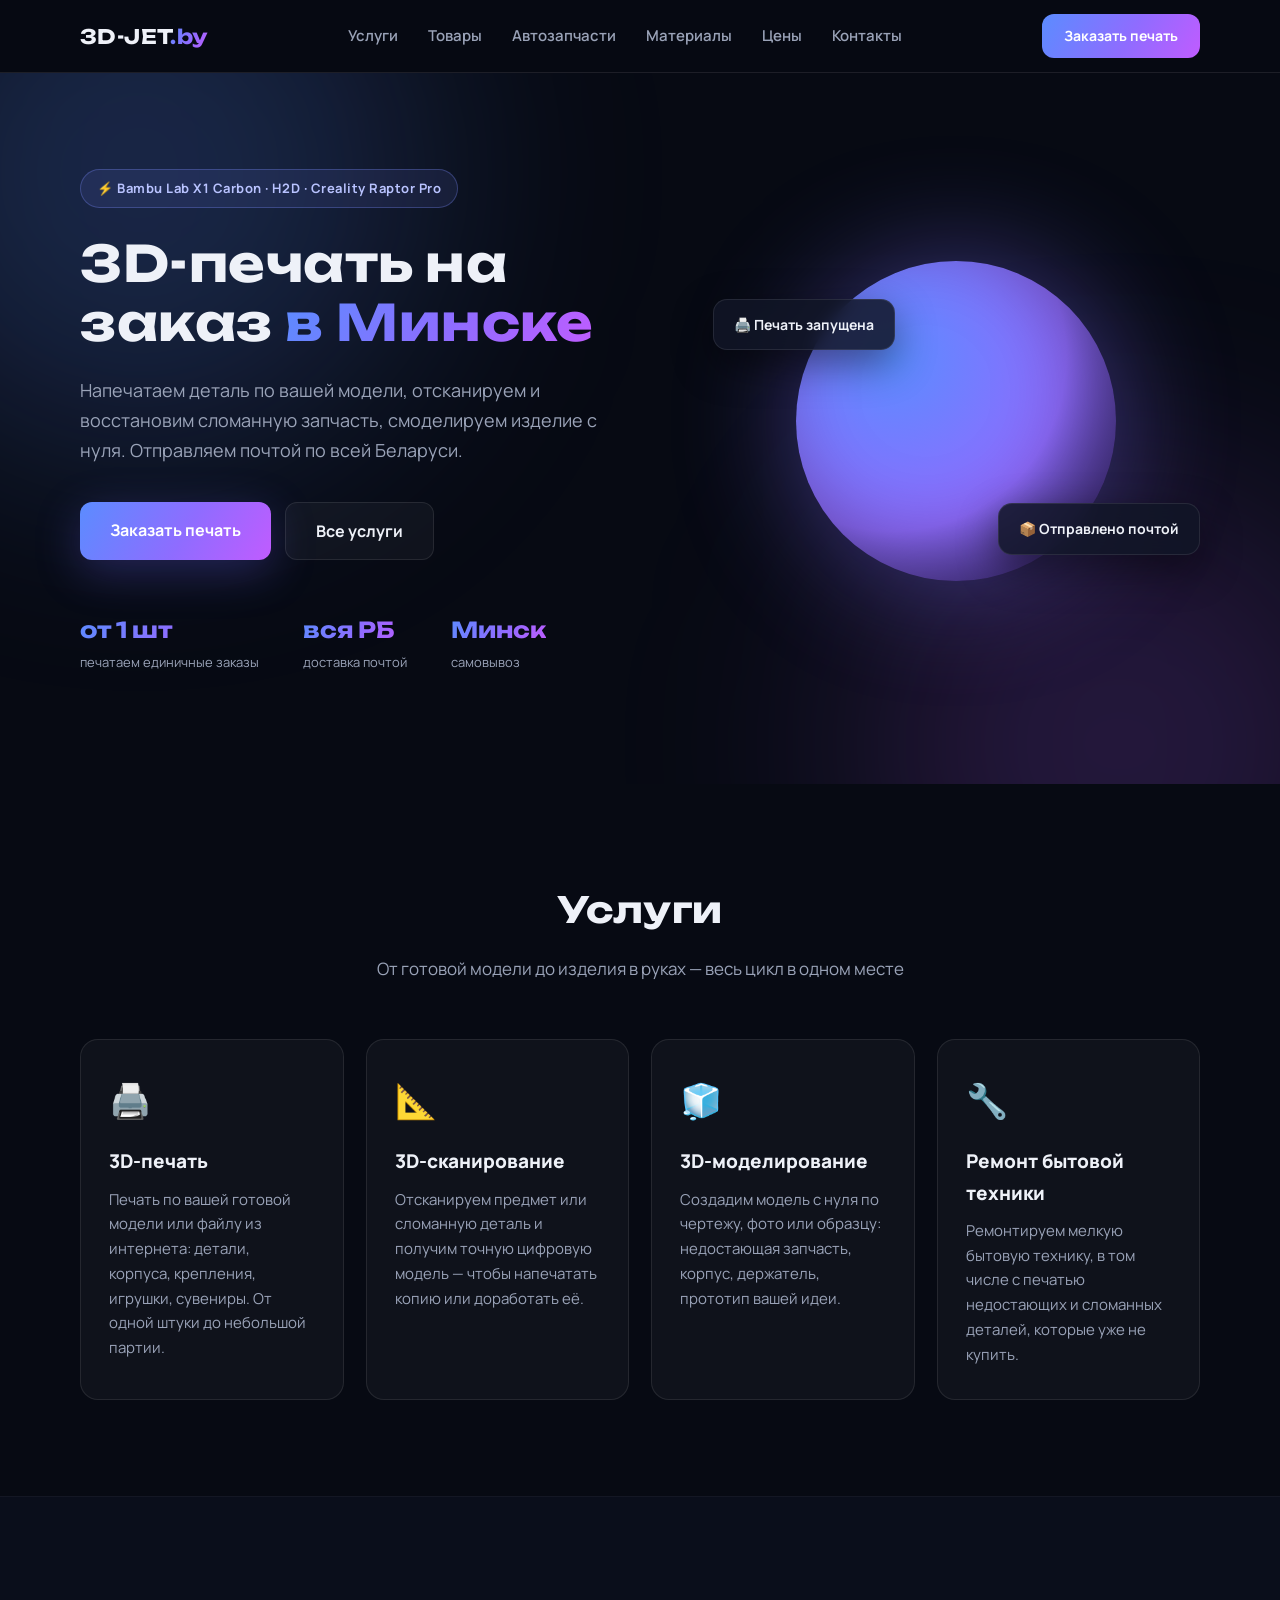
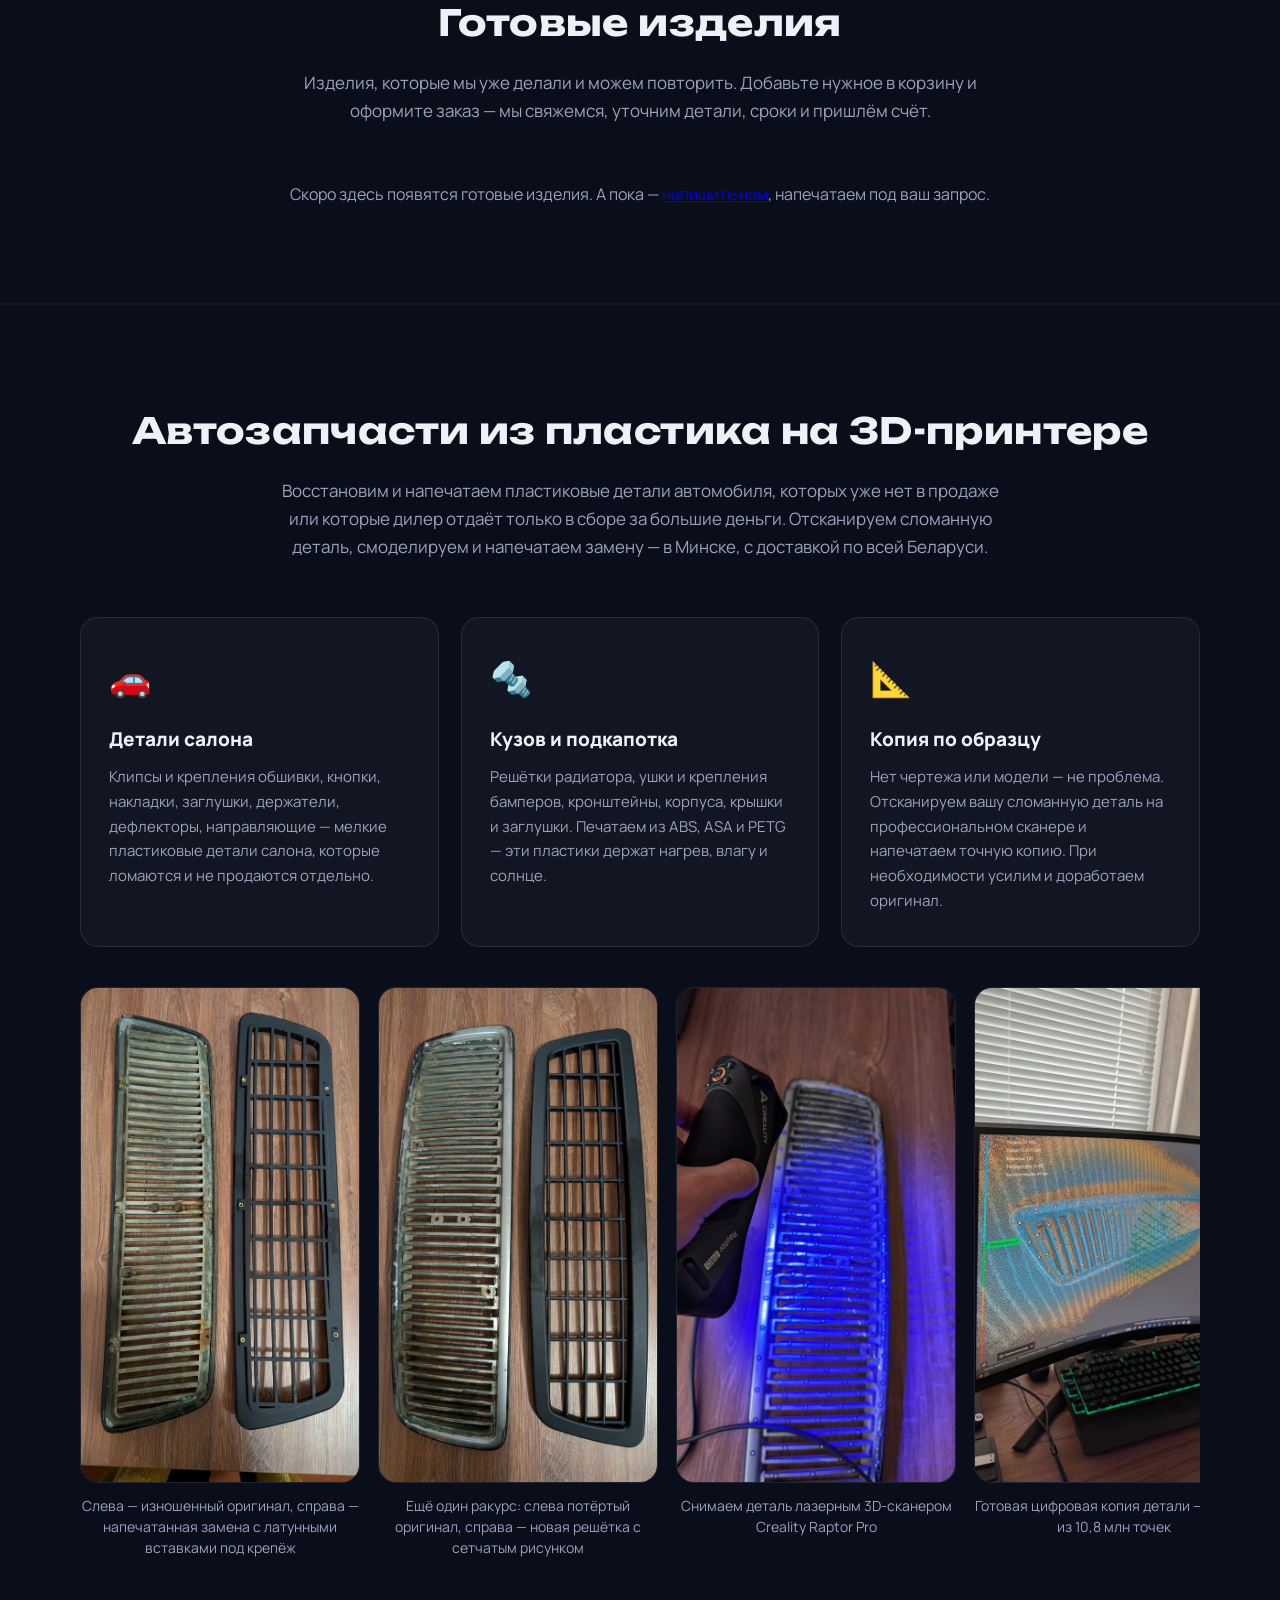
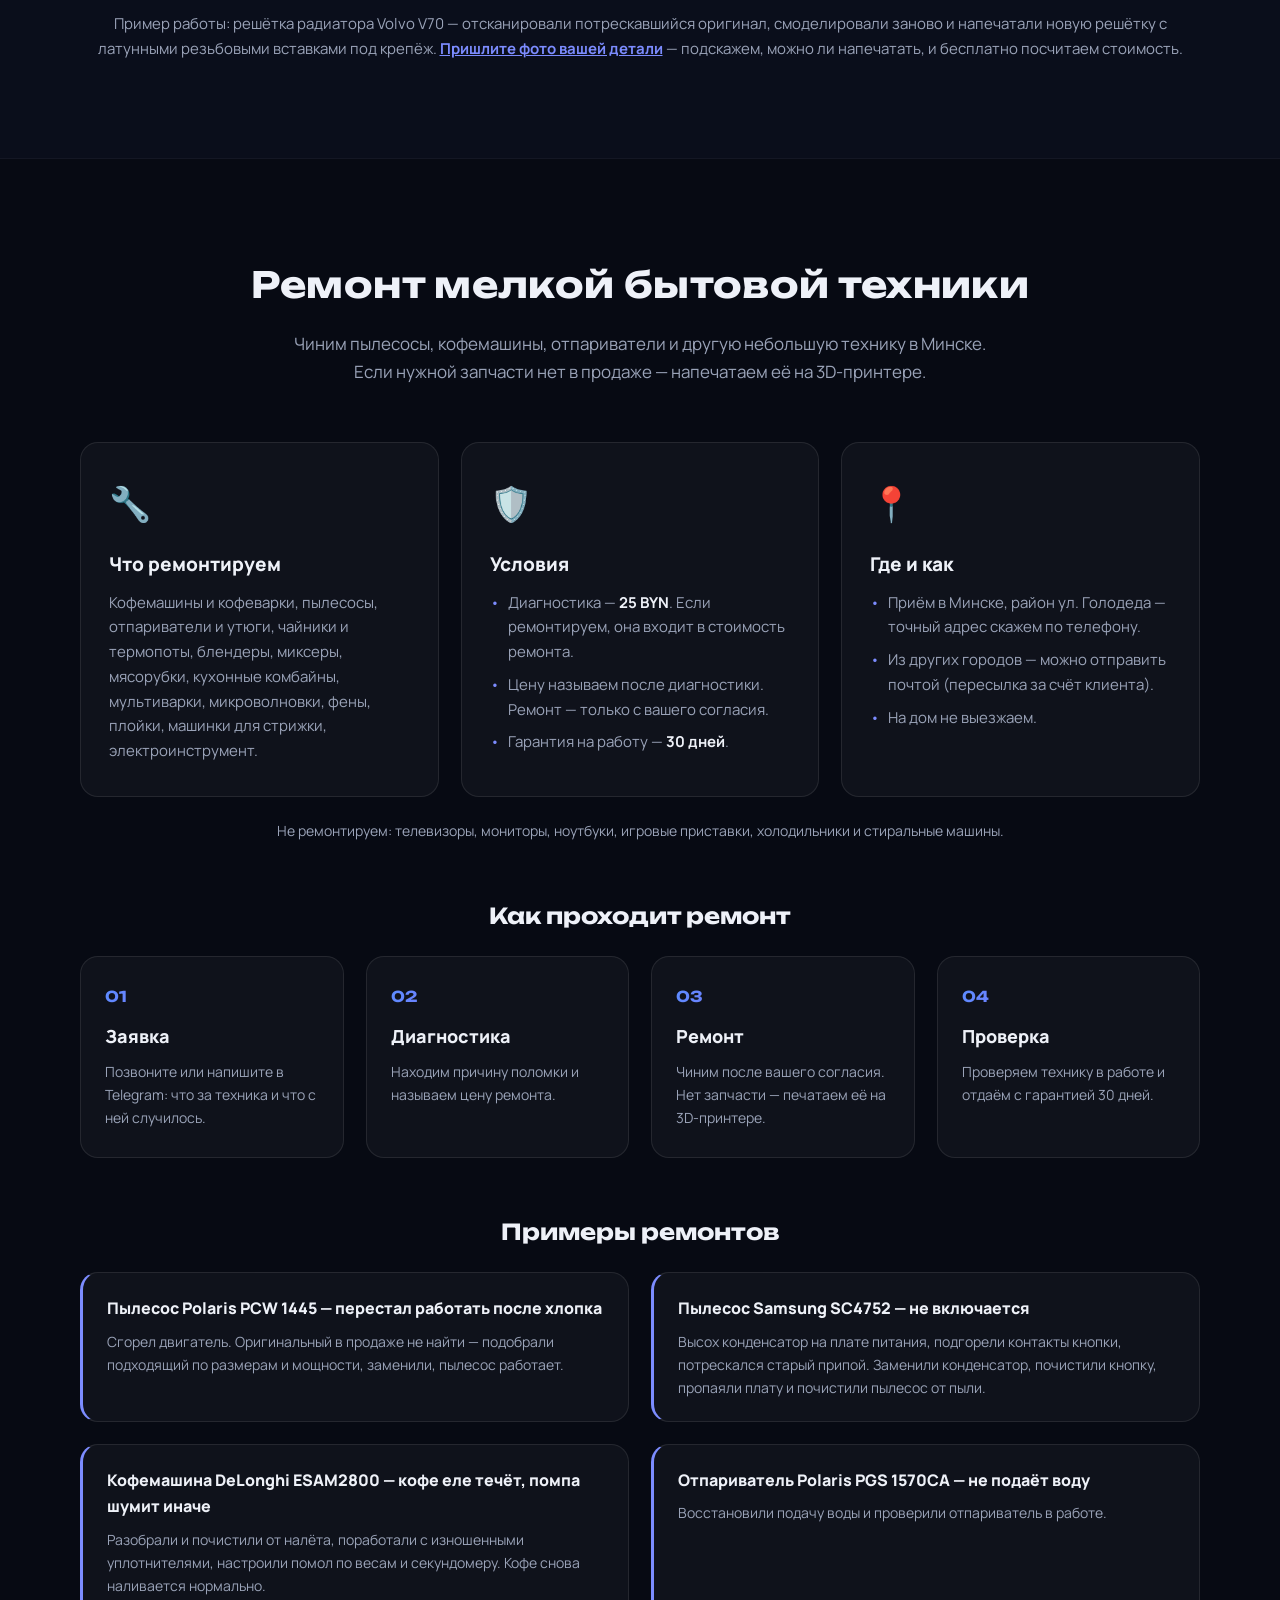
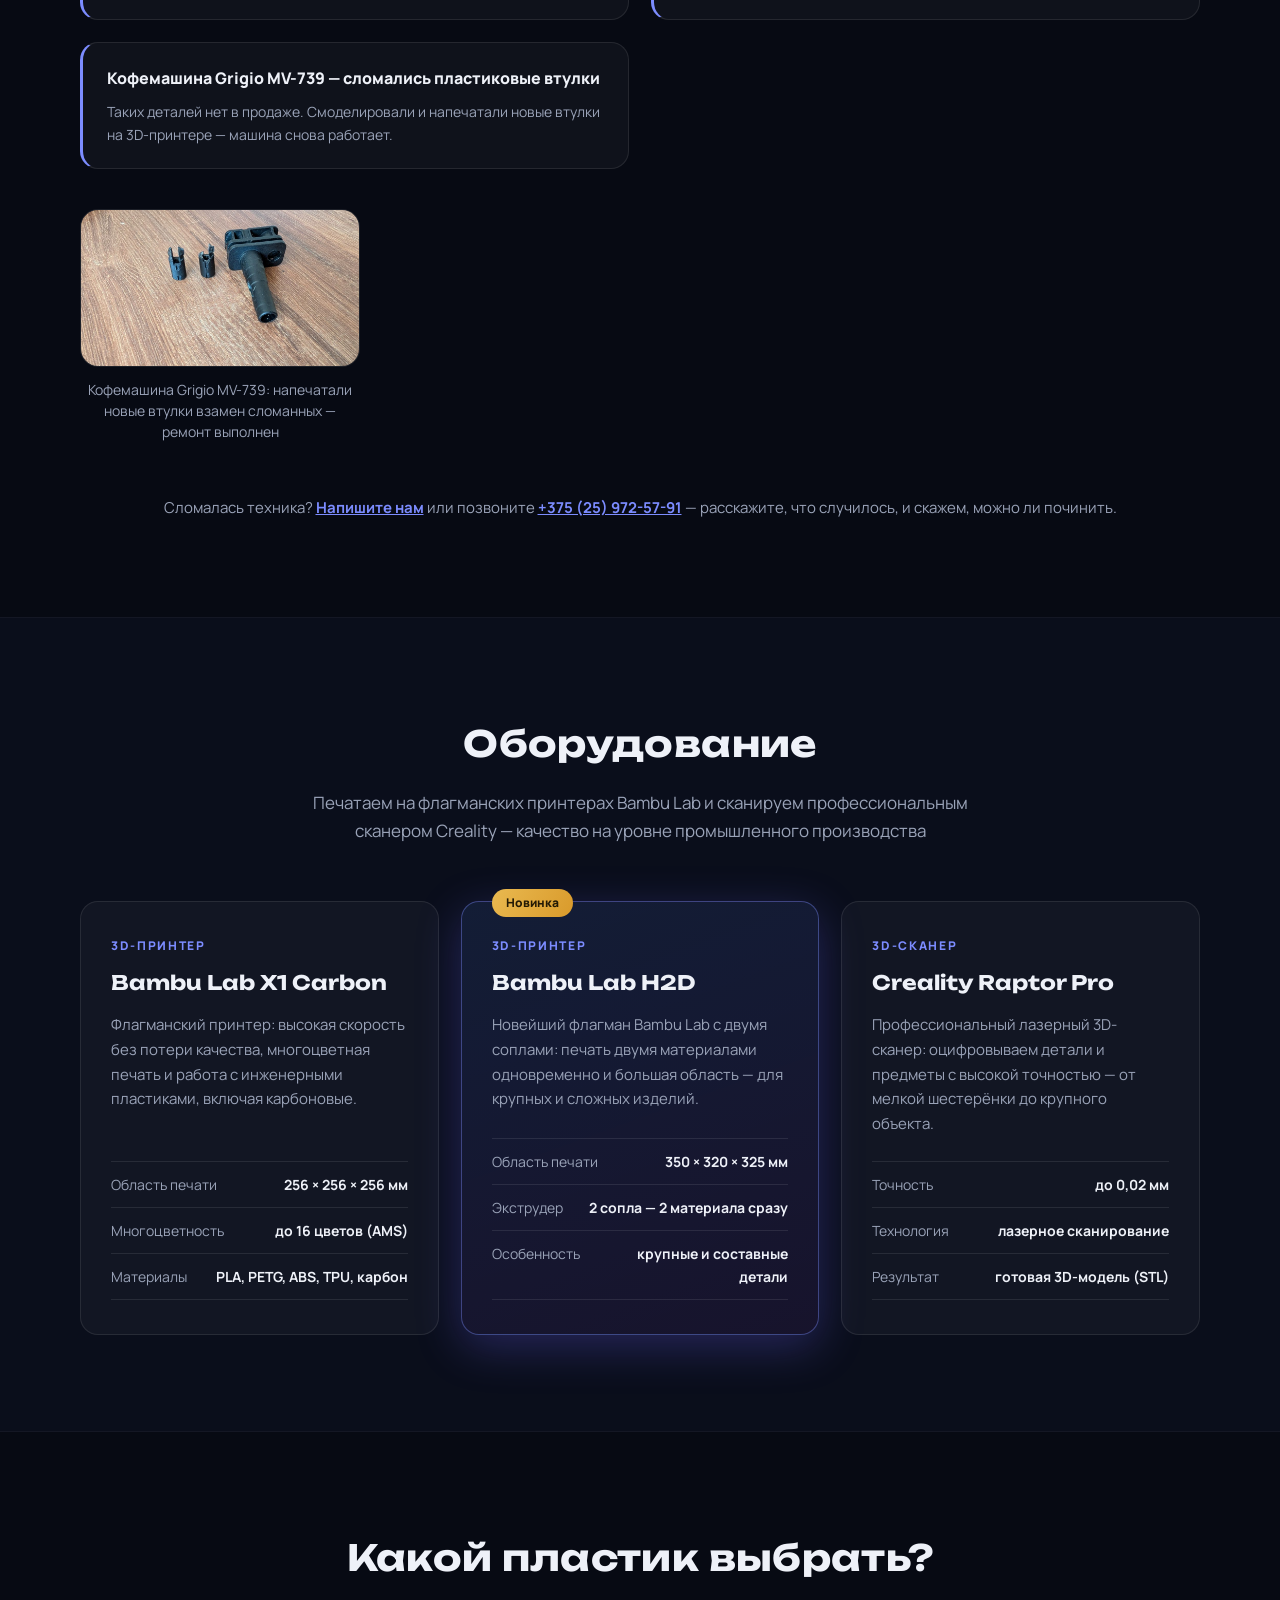
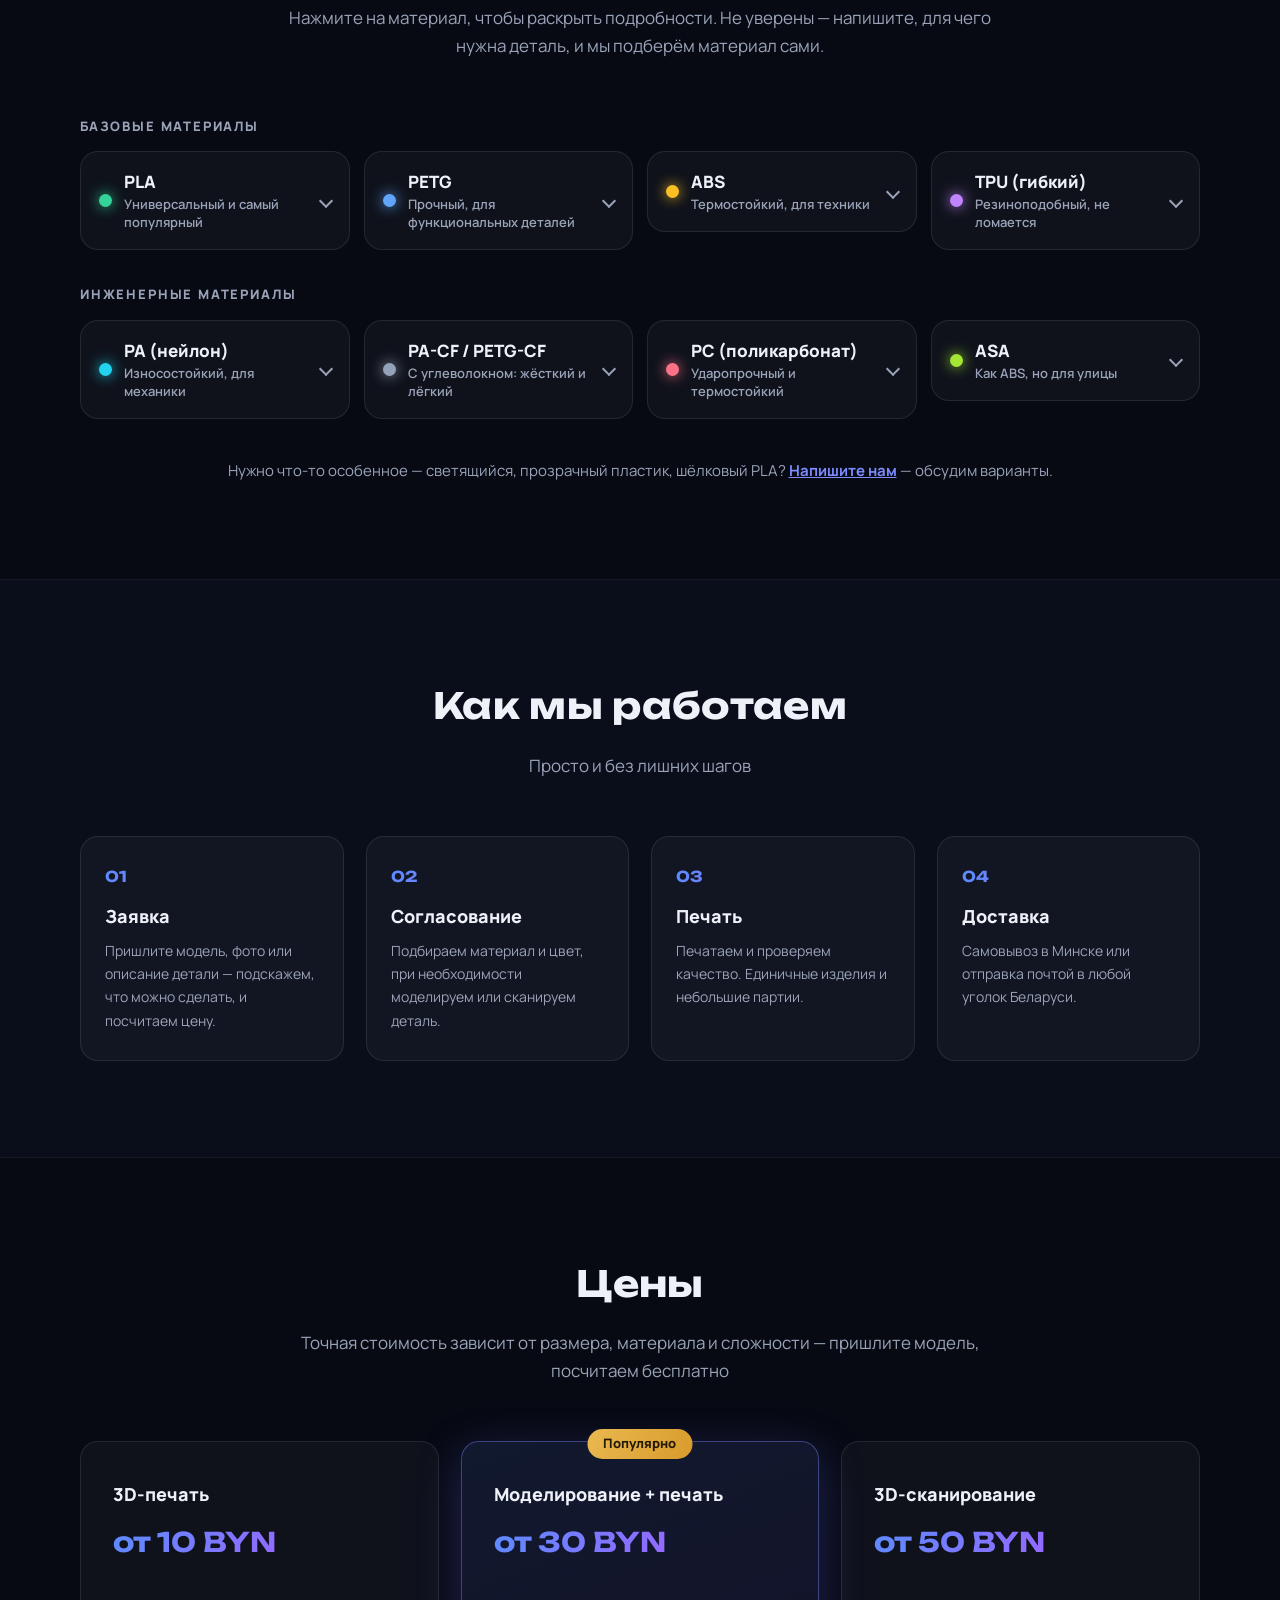
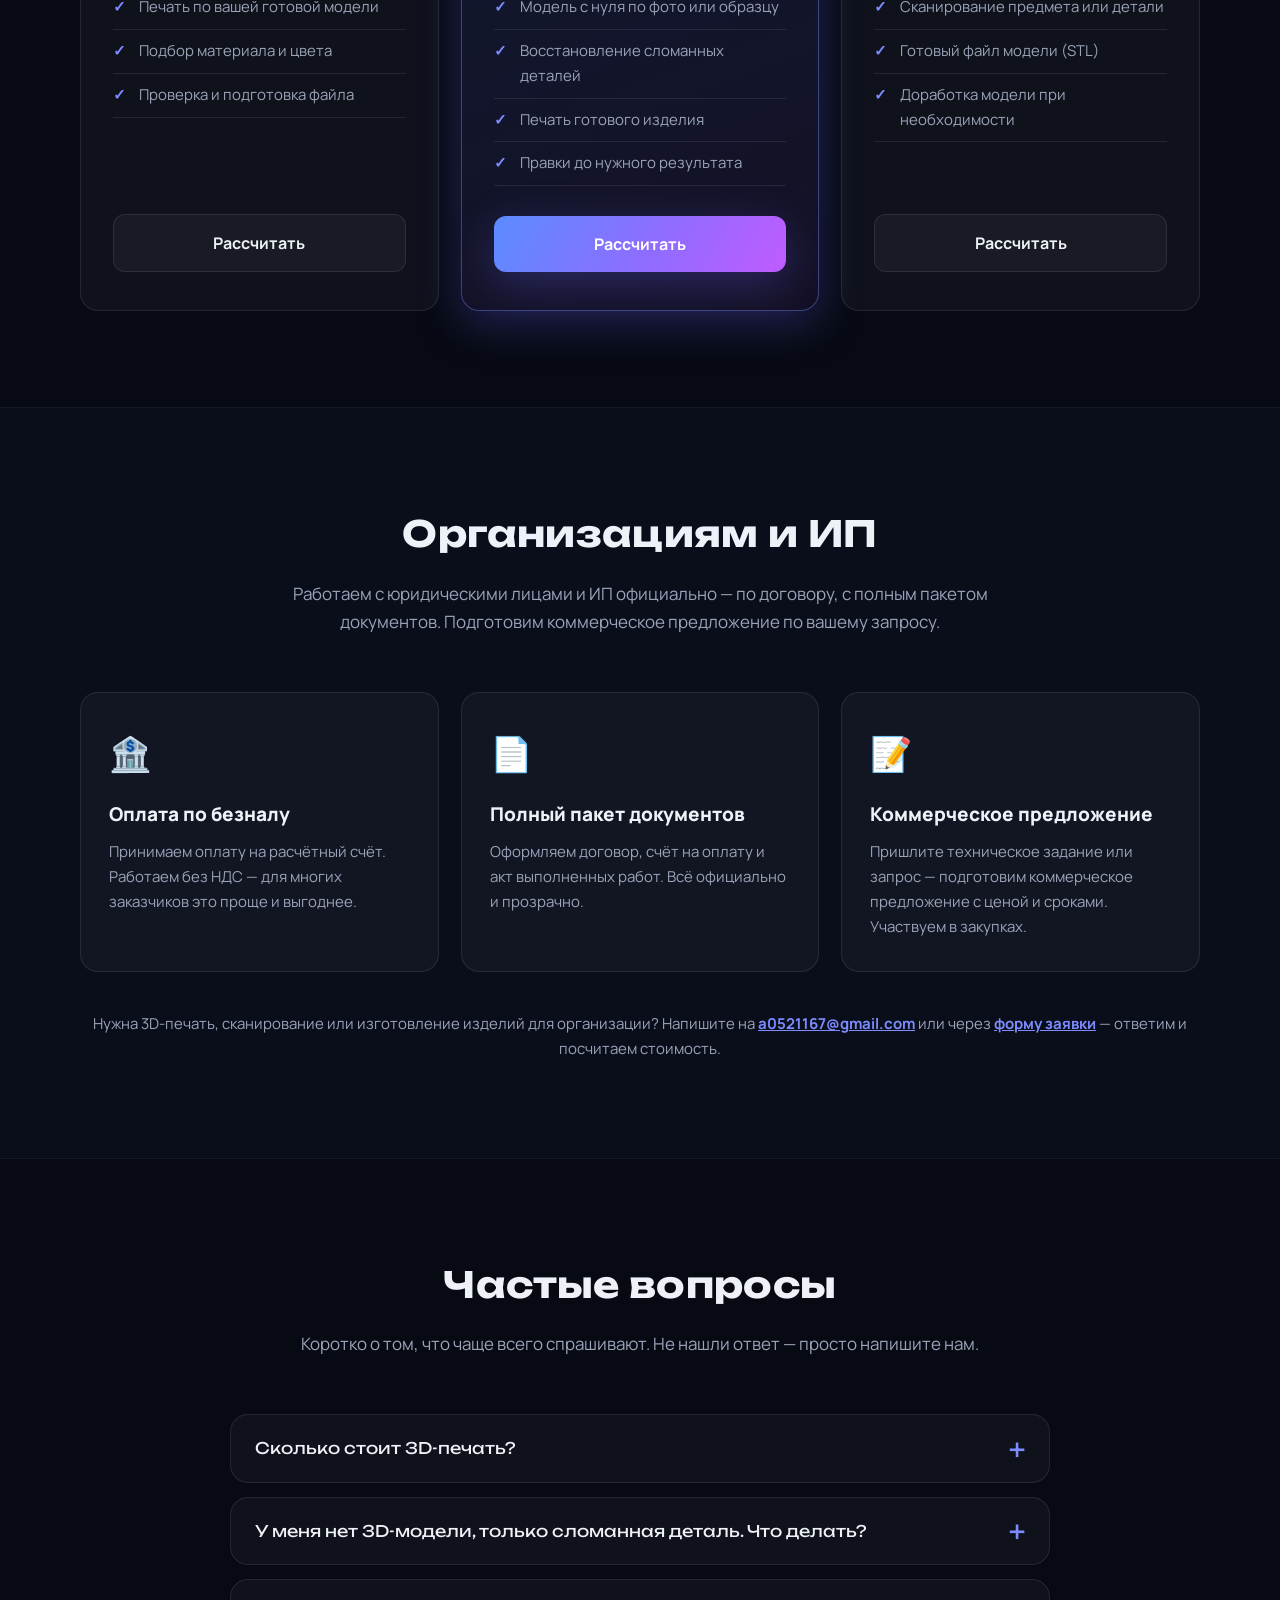
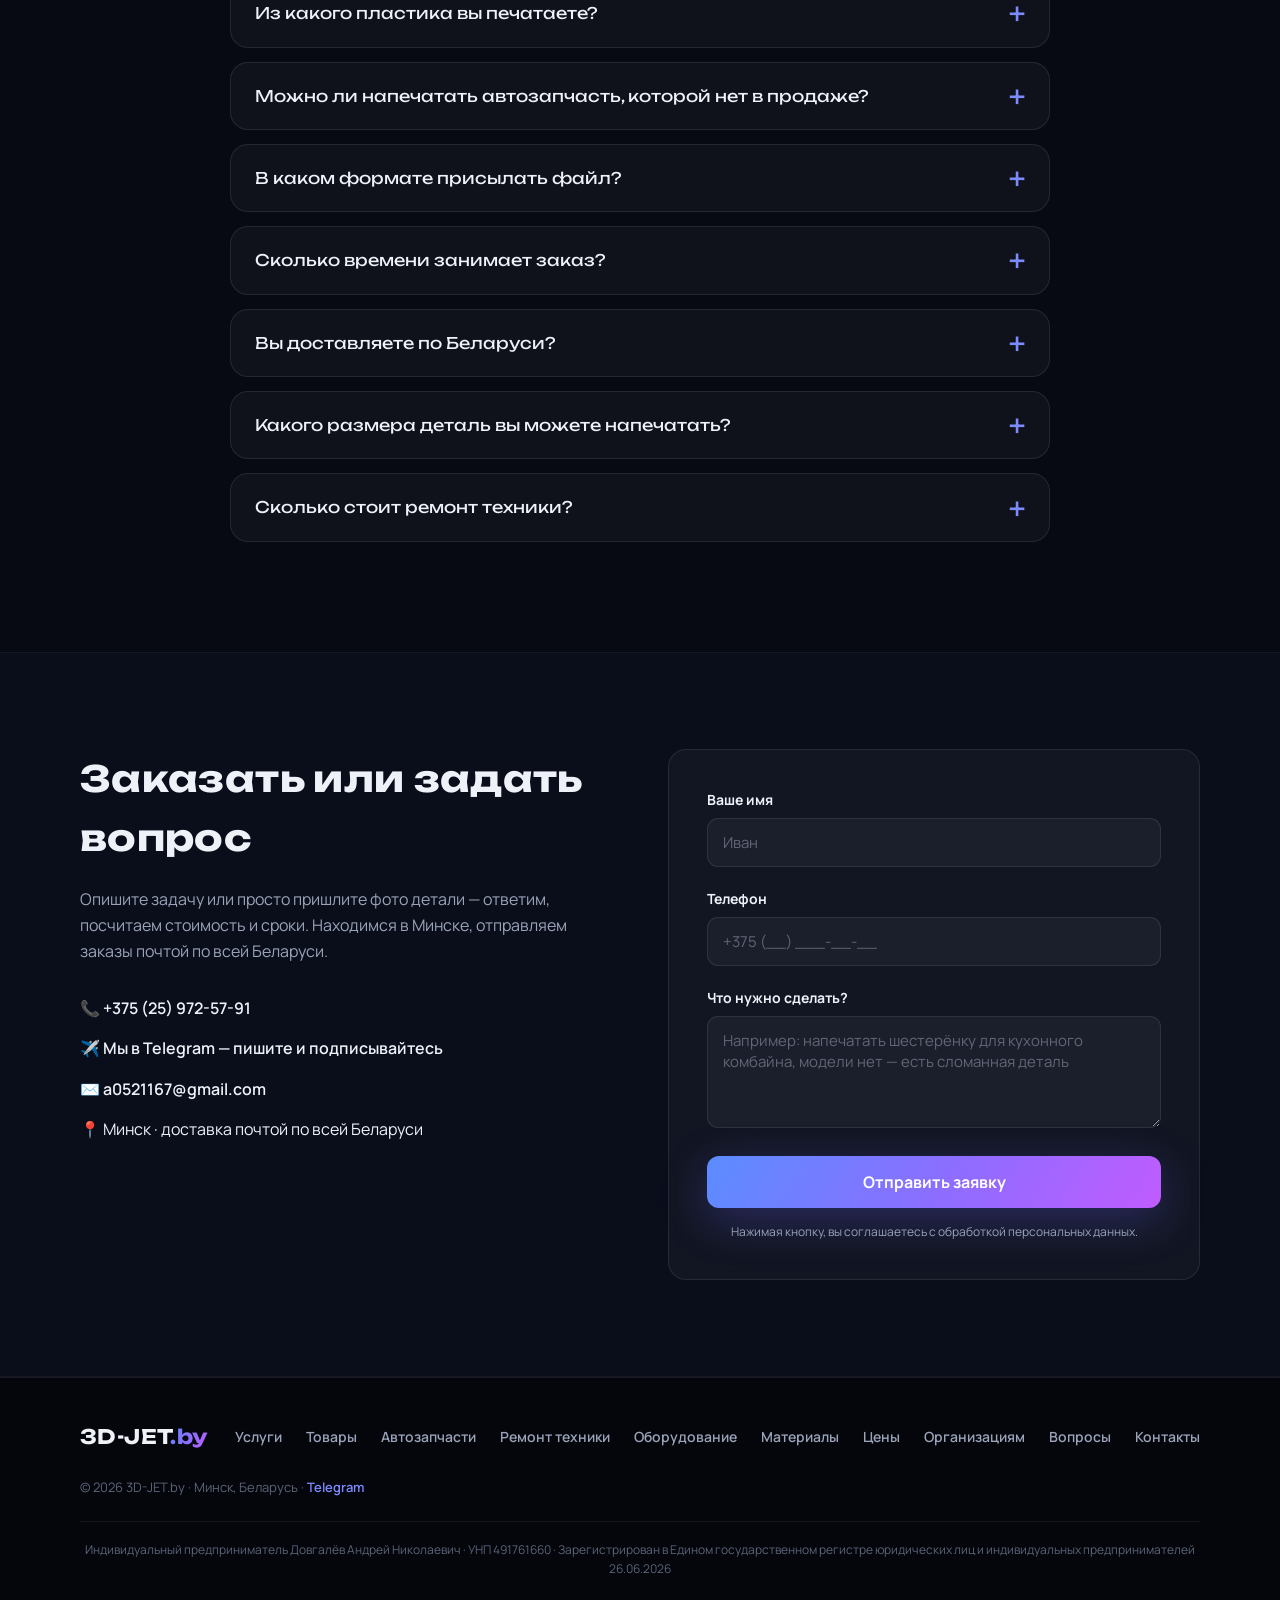
==== index.html @ c010acad "Раздел «Ремонт техники»: условия, этапы, примеры ремонтов без цен, вопрос в FAQ Co-Authored-By: Clau" ====
<!DOCTYPE html>
<html lang="ru">
<head>
  <meta charset="UTF-8">
  <meta name="viewport" content="width=device-width, initial-scale=1.0">
  <title>3D-печать на заказ в Минске — 3D-сканирование и моделирование | 3D-JET.by</title>
  <meta name="description" content="3D-печать на заказ в Минске от 10 BYN: печать по вашей модели, 3D-сканирование, моделирование и печать автозапчастей из пластика — клипсы, крепления, решётки радиатора, детали салона. Доставка почтой по всей Беларуси.">
  <meta name="keywords" content="3D печать Минск, 3D печать на заказ, 3D сканирование Минск, 3D моделирование, печать деталей, напечатать деталь, 3D печать Беларусь, восстановление сломанных деталей, печать запчастей, автозапчасти на 3D-принтере, печать автозапчастей из пластика, детали салона авто, решётка радиатора, восстановление пластика салона, клипсы крепления обшивки, напечатать деталь авто Минск, 3D-печать для организаций, работа с юрлицами, оплата по безналу, коммерческое предложение 3D-печать, 3D-печать по договору, участие в закупках, ремонт мелкой бытовой техники Минск, ремонт пылесоса Минск, ремонт пылесосов Polaris, ремонт пылесоса Samsung, ремонт кофемашины DeLonghi, ремонт отпаривателя, ремонт кофемашины, ремонт кофемашины Grigio, печать деталей для бытовой техники">
  <link rel="canonical" href="https://3d-jet.by/">
  <meta name="robots" content="index, follow">
  <meta name="yandex-verification" content="e38d3d2aae09cd5e" />

  <!-- Open Graph (превью в соцсетях и мессенджерах) -->
  <meta property="og:type" content="website">
  <meta property="og:site_name" content="3D-JET.by">
  <meta property="og:title" content="3D-печать на заказ в Минске — 3D-JET.by">
  <meta property="og:description" content="Напечатаем деталь по вашей модели, отсканируем и восстановим сломанную запчасть, смоделируем изделие с нуля. Доставка почтой по всей Беларуси.">
  <meta property="og:url" content="https://3d-jet.by/">
  <meta property="og:locale" content="ru_RU">

  <!-- Микроразметка для поисковиков -->
  <script type="application/ld+json">
  {
    "@context": "https://schema.org",
    "@type": "LocalBusiness",
    "name": "3D-JET.by",
    "description": "3D-печать на заказ, 3D-сканирование и 3D-моделирование в Минске. Доставка почтой по всей Беларуси.",
    "url": "https://3d-jet.by/",
    "telephone": "+375259725791",
    "email": "a0521167@gmail.com",
    "priceRange": "от 10 BYN",
    "address": {
      "@type": "PostalAddress",
      "addressLocality": "Минск",
      "addressCountry": "BY"
    },
    "areaServed": "Беларусь",
    "sameAs": ["https://t.me/djetby"]
  }
  </script>

  <!-- Микроразметка вопросов и ответов -->
  <script type="application/ld+json">
  {
    "@context": "https://schema.org",
    "@type": "FAQPage",
    "mainEntity": [
      {
        "@type": "Question",
        "name": "Сколько стоит 3D-печать?",
        "acceptedAnswer": {
          "@type": "Answer",
          "text": "Цена зависит от размера детали, материала и сложности. Ориентиры: печать по вашей модели — от 10 BYN, моделирование с печатью — от 30 BYN, 3D-сканирование — от 50 BYN. Точную стоимость считаем бесплатно — пришлите модель или фото детали."
        }
      },
      {
        "@type": "Question",
        "name": "У меня нет 3D-модели, только сломанная деталь. Что делать?",
        "acceptedAnswer": {
          "@type": "Answer",
          "text": "Мы отсканируем деталь или смоделируем её заново по образцу, фото или чертежу, а затем напечатаем. Готовая модель для заказа не обязательна."
        }
      },
      {
        "@type": "Question",
        "name": "Из какого пластика вы печатаете?",
        "acceptedAnswer": {
          "@type": "Answer",
          "text": "PLA, PETG, ABS, ASA, гибкий TPU, нейлон и пластики с углеволокном. Для деталей авто и улицы используем ABS, ASA и PETG — они держат нагрев, влагу и солнце. Не знаете, что выбрать — подберём материал под вашу задачу."
        }
      },
      {
        "@type": "Question",
        "name": "Можно ли напечатать автозапчасть, которой нет в продаже?",
        "acceptedAnswer": {
          "@type": "Answer",
          "text": "Да. Печатаем и восстанавливаем пластиковые детали салона и кузова: клипсы, крепления, накладки, решётки радиатора, кнопки, корпуса. Если деталь сломана — отсканируем и повторим, при необходимости усилим."
        }
      },
      {
        "@type": "Question",
        "name": "В каком формате присылать файл?",
        "acceptedAnswer": {
          "@type": "Answer",
          "text": "Подойдут STL, 3MF или STEP. Если файла нет — пришлите фото детали с линейкой или размерами, мы поможем подготовить модель."
        }
      },
      {
        "@type": "Question",
        "name": "Сколько времени занимает заказ?",
        "acceptedAnswer": {
          "@type": "Answer",
          "text": "Зависит от сложности и загрузки. Небольшие детали обычно готовим быстро, объёмные или требующие моделирования — дольше. Точный срок всегда называем при расчёте, до начала работы."
        }
      },
      {
        "@type": "Question",
        "name": "Вы доставляете по Беларуси?",
        "acceptedAnswer": {
          "@type": "Answer",
          "text": "Да, отправляем заказы почтой по всей Беларуси. В Минске возможен самовывоз."
        }
      },
      {
        "@type": "Question",
        "name": "Какого размера деталь вы можете напечатать?",
        "acceptedAnswer": {
          "@type": "Answer",
          "text": "За один раз — примерно до 350×320×325 мм на принтере Bambu Lab H2D. Более крупные изделия печатаем составными частями и соединяем."
        }
      },
      {
        "@type": "Question",
        "name": "Сколько стоит ремонт техники?",
        "acceptedAnswer": {
          "@type": "Answer",
          "text": "Диагностика — 25 BYN, и если ремонтируем, она входит в стоимость ремонта. Цену ремонта называем после диагностики и чиним только с вашего согласия. Гарантия на работу 30 дней."
        }
      }
    ]
  }
  </script>

  <link rel="stylesheet" href="css/style.css">
</head>
<body>

  <!-- Шапка -->
  <header class="header" id="header">
    <div class="container header__inner">
      <a href="#" class="logo">3D-JET<span>.by</span></a>
      <nav class="nav" id="nav">
        <a href="#services" class="nav__link">Услуги</a>
        <a href="#shop" class="nav__link">Товары</a>
        <a href="#auto" class="nav__link">Автозапчасти</a>
        <a href="#materials" class="nav__link">Материалы</a>
        <a href="#pricing" class="nav__link">Цены</a>
        <a href="#contact" class="nav__link">Контакты</a>
      </nav>
      <a href="#contact" class="btn btn--small header__cta">Заказать печать</a>
      <button class="burger" id="burger" aria-label="Открыть меню">
        <span></span><span></span><span></span>
      </button>
    </div>
  </header>

  <!-- Главный экран -->
  <section class="hero">
    <div class="container hero__inner">
      <div class="hero__content">
        <div class="hero__badge">⚡ Bambu Lab X1 Carbon · H2D · Creality Raptor Pro</div>
        <h1 class="hero__title">3D-печать на заказ <span class="grad">в&nbsp;Минске</span></h1>
        <p class="hero__subtitle">
          Напечатаем деталь по вашей модели, отсканируем и восстановим сломанную
          запчасть, смоделируем изделие с нуля. Отправляем почтой
          по всей Беларуси.
        </p>
        <div class="hero__actions">
          <a href="#contact" class="btn">Заказать печать</a>
          <a href="#services" class="btn btn--outline">Все услуги</a>
        </div>
        <ul class="hero__stats">
          <li><strong>от 1 шт</strong><span>печатаем единичные заказы</span></li>
          <li><strong>вся РБ</strong><span>доставка почтой</span></li>
          <li><strong>Минск</strong><span>самовывоз</span></li>
        </ul>
      </div>
      <div class="hero__art" aria-hidden="true">
        <div class="hero__circle"></div>
        <div class="hero__card hero__card--1">🖨️ Печать запущена</div>
        <div class="hero__card hero__card--2">📦 Отправлено почтой</div>
      </div>
    </div>
  </section>

  <!-- Услуги -->
  <section class="section" id="services">
    <div class="container">
      <h2 class="section__title">Услуги</h2>
      <p class="section__subtitle">От готовой модели до изделия в руках — весь цикл в одном месте</p>
      <div class="grid grid--4">
        <article class="card">
          <div class="card__icon">🖨️</div>
          <h3 class="card__title">3D-печать</h3>
          <p class="card__text">
            Печать по вашей готовой модели или файлу из интернета: детали,
            корпуса, крепления, игрушки, сувениры. От одной штуки до небольшой
            партии.
          </p>
        </article>
        <article class="card">
          <div class="card__icon">📐</div>
          <h3 class="card__title">3D-сканирование</h3>
          <p class="card__text">
            Отсканируем предмет или сломанную деталь и получим точную цифровую
            модель — чтобы напечатать копию или доработать её.
          </p>
        </article>
        <article class="card">
          <div class="card__icon">🧊</div>
          <h3 class="card__title">3D-моделирование</h3>
          <p class="card__text">
            Создадим модель с нуля по чертежу, фото или образцу: недостающая
            запчасть, корпус, держатель, прототип вашей идеи.
          </p>
        </article>
        <article class="card">
          <div class="card__icon">🔧</div>
          <h3 class="card__title">Ремонт бытовой техники</h3>
          <p class="card__text">
            Ремонтируем мелкую бытовую технику, в том числе с печатью
            недостающих и сломанных деталей, которые уже не купить.
          </p>
        </article>
      </div>
    </div>
  </section>

  <!-- Товары: каталог из js/products.js, логика — js/shop.js -->
  <section class="section section--alt" id="shop">
    <div class="container">
      <h2 class="section__title">Готовые изделия</h2>
      <p class="section__subtitle">
        Изделия, которые мы уже делали и можем повторить. Добавьте нужное в корзину
        и оформите заказ — мы свяжемся, уточним детали, сроки и пришлём счёт.
      </p>
      <div class="products" id="productsGrid">
        <noscript><p class="products__empty">Для просмотра каталога включите JavaScript или <a href="#contact">напишите нам</a>.</p></noscript>
      </div>
    </div>
  </section>

  <!-- Автозапчасти -->
  <section class="section section--alt" id="auto">
    <div class="container">
      <h2 class="section__title">Автозапчасти из пластика на 3D-принтере</h2>
      <p class="section__subtitle">
        Восстановим и напечатаем пластиковые детали автомобиля, которых уже нет
        в продаже или которые дилер отдаёт только в сборе за большие деньги.
        Отсканируем сломанную деталь, смоделируем и напечатаем замену —
        в Минске, с доставкой по всей Беларуси.
      </p>
      <div class="grid grid--3">
        <article class="card">
          <div class="card__icon">🚗</div>
          <h3 class="card__title">Детали салона</h3>
          <p class="card__text">
            Клипсы и крепления обшивки, кнопки, накладки, заглушки, держатели,
            дефлекторы, направляющие — мелкие пластиковые детали салона,
            которые ломаются и не продаются отдельно.
          </p>
        </article>
        <article class="card">
          <div class="card__icon">🔩</div>
          <h3 class="card__title">Кузов и подкапотка</h3>
          <p class="card__text">
            Решётки радиатора, ушки и крепления бамперов, кронштейны, корпуса,
            крышки и заглушки. Печатаем из ABS, ASA и PETG — эти пластики
            держат нагрев, влагу и солнце.
          </p>
        </article>
        <article class="card">
          <div class="card__icon">📐</div>
          <h3 class="card__title">Копия по образцу</h3>
          <p class="card__text">
            Нет чертежа или модели — не проблема. Отсканируем вашу сломанную
            деталь на профессиональном сканере и напечатаем точную копию.
            При необходимости усилим и доработаем оригинал.
          </p>
        </article>
      </div>
      <div class="auto-gallery">
        <figure class="auto-photo">
          <img src="img/volvo-v70-reshetka-do-posle.jpg"
               alt="Решётка радиатора Volvo V70: слева потрескавшийся оригинал, справа новая деталь, напечатанная на 3D-принтере"
               loading="lazy" width="607" height="1080">
          <figcaption>Слева — изношенный оригинал, справа — напечатанная замена с латунными вставками под крепёж</figcaption>
        </figure>
        <figure class="auto-photo">
          <img src="img/volvo-v70-reshetka-do-posle-2.jpg"
               alt="Решётка радиатора Volvo V70: старый оригинал и новая напечатанная решётка — другой ракурс"
               loading="lazy" width="607" height="1080">
          <figcaption>Ещё один ракурс: слева потёртый оригинал, справа — новая решётка с сетчатым рисунком</figcaption>
        </figure>
        <figure class="auto-photo">
          <img src="img/volvo-v70-skanirovanie.jpg"
               alt="Процесс 3D-сканирования решётки радиатора Volvo V70 лазерным сканером Creality Raptor Pro"
               loading="lazy" width="607" height="1080">
          <figcaption>Снимаем деталь лазерным 3D-сканером Creality Raptor Pro</figcaption>
        </figure>
        <figure class="auto-photo">
          <img src="img/volvo-v70-reshetka-skan.jpg"
               alt="3D-сканирование решётки радиатора Volvo V70 на сканере Creality Raptor Pro"
               loading="lazy" width="608" height="1080">
          <figcaption>Готовая цифровая копия детали — облако из 10,8 млн точек</figcaption>
        </figure>
      </div>
      <p class="materials__note">
        Пример работы: решётка радиатора Volvo V70 — отсканировали потрескавшийся
        оригинал, смоделировали заново и напечатали новую решётку с латунными
        резьбовыми вставками под крепёж.
        <a href="#contact">Пришлите фото вашей детали</a> — подскажем, можно ли
        напечатать, и бесплатно посчитаем стоимость.
      </p>
    </div>
  </section>

  <!-- Ремонт бытовой техники -->
  <section class="section" id="repair">
    <div class="container">
      <h2 class="section__title">Ремонт мелкой бытовой техники</h2>
      <p class="section__subtitle">
        Чиним пылесосы, кофемашины, отпариватели и другую небольшую технику в Минске.
        Если нужной запчасти нет в продаже — напечатаем её на 3D-принтере.
      </p>

      <div class="grid grid--3">
        <article class="card">
          <div class="card__icon">🔧</div>
          <h3 class="card__title">Что ремонтируем</h3>
          <p class="card__text">
            Кофемашины и кофеварки, пылесосы, отпариватели и утюги, чайники и термопоты,
            блендеры, миксеры, мясорубки, кухонные комбайны, мультиварки, микроволновки,
            фены, плойки, машинки для стрижки, электроинструмент.
          </p>
        </article>
        <article class="card">
          <div class="card__icon">🛡️</div>
          <h3 class="card__title">Условия</h3>
          <ul class="repair-list">
            <li>Диагностика — <b>25 BYN</b>. Если ремонтируем, она входит в стоимость ремонта.</li>
            <li>Цену называем после диагностики. Ремонт — только с вашего согласия.</li>
            <li>Гарантия на работу — <b>30 дней</b>.</li>
          </ul>
        </article>
        <article class="card">
          <div class="card__icon">📍</div>
          <h3 class="card__title">Где и как</h3>
          <ul class="repair-list">
            <li>Приём в Минске, район ул. Голодеда — точный адрес скажем по телефону.</li>
            <li>Из других городов — можно отправить почтой (пересылка за счёт клиента).</li>
            <li>На дом не выезжаем.</li>
          </ul>
        </article>
      </div>

      <p class="repair-not">
        Не ремонтируем: телевизоры, мониторы, ноутбуки, игровые приставки,
        холодильники и стиральные машины.
      </p>

      <h3 class="repair-subtitle">Как проходит ремонт</h3>
      <div class="grid grid--4">
        <div class="benefit">
          <div class="benefit__num">01</div>
          <h3>Заявка</h3>
          <p>Позвоните или напишите в Telegram: что за техника и что с ней случилось.</p>
        </div>
        <div class="benefit">
          <div class="benefit__num">02</div>
          <h3>Диагностика</h3>
          <p>Находим причину поломки и называем цену ремонта.</p>
        </div>
        <div class="benefit">
          <div class="benefit__num">03</div>
          <h3>Ремонт</h3>
          <p>Чиним после вашего согласия. Нет запчасти — печатаем её на 3D-принтере.</p>
        </div>
        <div class="benefit">
          <div class="benefit__num">04</div>
          <h3>Проверка</h3>
          <p>Проверяем технику в работе и отдаём с гарантией 30 дней.</p>
        </div>
      </div>

      <h3 class="repair-subtitle">Примеры ремонтов</h3>
      <div class="grid grid--2 repair-cases">
        <article class="repair-case">
          <h4>Пылесос Polaris PCW 1445 — перестал работать после хлопка</h4>
          <p>Сгорел двигатель. Оригинальный в продаже не найти — подобрали подходящий
            по размерам и мощности, заменили, пылесос работает.</p>
        </article>
        <article class="repair-case">
          <h4>Пылесос Samsung SC4752 — не включается</h4>
          <p>Высох конденсатор на плате питания, подгорели контакты кнопки,
            потрескался старый припой. Заменили конденсатор, почистили кнопку,
            пропаяли плату и почистили пылесос от пыли.</p>
        </article>
        <article class="repair-case">
          <h4>Кофемашина DeLonghi ESAM2800 — кофе еле течёт, помпа шумит иначе</h4>
          <p>Разобрали и почистили от налёта, поработали с изношенными уплотнителями,
            настроили помол по весам и секундомеру. Кофе снова наливается нормально.</p>
        </article>
        <article class="repair-case">
          <h4>Отпариватель Polaris PGS 1570CA — не подаёт воду</h4>
          <p>Восстановили подачу воды и проверили отпариватель в работе.</p>
        </article>
        <article class="repair-case">
          <h4>Кофемашина Grigio MV-739 — сломались пластиковые втулки</h4>
          <p>Таких деталей нет в продаже. Смоделировали и напечатали новые втулки
            на 3D-принтере — машина снова работает.</p>
        </article>
      </div>

      <div class="auto-gallery">
        <figure class="auto-photo">
          <img src="img/remont-kofemashiny-grigio-mv739.jpg"
               alt="Ремонт кофемашины Grigio MV-739: детали, напечатанные на 3D-принтере взамен сломанных"
               loading="lazy" width="1080" height="608">
          <figcaption>Кофемашина Grigio MV-739: напечатали новые втулки взамен сломанных — ремонт выполнен</figcaption>
        </figure>
      </div>
      <p class="materials__note">
        Сломалась техника? <a href="#contact">Напишите нам</a> или позвоните
        <a href="tel:+375259725791">+375 (25) 972-57-91</a> — расскажите, что случилось,
        и скажем, можно ли починить.
      </p>
    </div>
  </section>

  <!-- Оборудование -->
  <section class="section section--alt" id="equipment">
    <div class="container">
      <h2 class="section__title">Оборудование</h2>
      <p class="section__subtitle">
        Печатаем на флагманских принтерах Bambu Lab и сканируем
        профессиональным сканером Creality — качество на уровне промышленного производства
      </p>
      <div class="grid grid--3">
        <article class="equip">
          <div class="equip__type">3D-принтер</div>
          <h3 class="equip__name">Bambu Lab X1&nbsp;Carbon</h3>
          <p class="equip__desc">
            Флагманский принтер: высокая скорость без потери качества,
            многоцветная печать и работа с инженерными пластиками,
            включая карбоновые.
          </p>
          <ul class="equip__specs">
            <li><span>Область печати</span><strong>256 × 256 × 256 мм</strong></li>
            <li><span>Многоцветность</span><strong>до 16 цветов (AMS)</strong></li>
            <li><span>Материалы</span><strong>PLA, PETG, ABS, TPU, карбон</strong></li>
          </ul>
        </article>
        <article class="equip equip--featured">
          <div class="equip__badge">Новинка</div>
          <div class="equip__type">3D-принтер</div>
          <h3 class="equip__name">Bambu Lab H2D</h3>
          <p class="equip__desc">
            Новейший флагман Bambu Lab с двумя соплами: печать двумя
            материалами одновременно и большая область — для крупных
            и сложных изделий.
          </p>
          <ul class="equip__specs">
            <li><span>Область печати</span><strong>350 × 320 × 325 мм</strong></li>
            <li><span>Экструдер</span><strong>2 сопла — 2 материала сразу</strong></li>
            <li><span>Особенность</span><strong>крупные и составные детали</strong></li>
          </ul>
        </article>
        <article class="equip">
          <div class="equip__type">3D-сканер</div>
          <h3 class="equip__name">Creality Raptor&nbsp;Pro</h3>
          <p class="equip__desc">
            Профессиональный лазерный 3D-сканер: оцифровываем детали
            и предметы с высокой точностью — от мелкой шестерёнки
            до крупного объекта.
          </p>
          <ul class="equip__specs">
            <li><span>Точность</span><strong>до 0,02 мм</strong></li>
            <li><span>Технология</span><strong>лазерное сканирование</strong></li>
            <li><span>Результат</span><strong>готовая 3D-модель (STL)</strong></li>
          </ul>
        </article>
      </div>
    </div>
  </section>

  <!-- Материалы -->
  <section class="section" id="materials">
    <div class="container">
      <h2 class="section__title">Какой пластик выбрать?</h2>
      <p class="section__subtitle">
        Нажмите на материал, чтобы раскрыть подробности. Не уверены —
        напишите, для чего нужна деталь, и мы подберём материал сами.
      </p>

      <h3 class="materials__group">Базовые материалы</h3>
      <div class="grid grid--4 materials__grid">
        <article class="material">
          <button class="material__head" type="button" aria-expanded="false">
            <span class="material__dot material__dot--pla"></span>
            <span class="material__titles">
              <span class="material__name">PLA</span>
              <span class="material__tagline">Универсальный и самый популярный</span>
            </span>
            <span class="material__chevron" aria-hidden="true"></span>
          </button>
          <div class="material__body">
            <ul class="material__list">
              <li class="is-yes">Декор, сувениры, игрушки, макеты</li>
              <li class="is-yes">Прототипы и модели с мелкими деталями</li>
              <li class="is-yes">Самый большой выбор цветов</li>
              <li class="is-no">Боится жары: деформируется от ~60 °C (авто на солнце, кипяток)</li>
            </ul>
          </div>
        </article>
        <article class="material">
          <button class="material__head" type="button" aria-expanded="false">
            <span class="material__dot material__dot--petg"></span>
            <span class="material__titles">
              <span class="material__name">PETG</span>
              <span class="material__tagline">Прочный, для функциональных деталей</span>
            </span>
            <span class="material__chevron" aria-hidden="true"></span>
          </button>
          <div class="material__body">
            <ul class="material__list">
              <li class="is-yes">Крепления, кронштейны, держатели</li>
              <li class="is-yes">Детали для улицы и влажных мест</li>
              <li class="is-yes">Слегка упругий — не трескается при нагрузке</li>
              <li class="is-no">Мелкие детали получаются чуть менее чёткими, чем из PLA</li>
            </ul>
          </div>
        </article>
        <article class="material">
          <button class="material__head" type="button" aria-expanded="false">
            <span class="material__dot material__dot--abs"></span>
            <span class="material__titles">
              <span class="material__name">ABS</span>
              <span class="material__tagline">Термостойкий, для техники</span>
            </span>
            <span class="material__chevron" aria-hidden="true"></span>
          </button>
          <div class="material__body">
            <ul class="material__list">
              <li class="is-yes">Корпуса и детали бытовой техники</li>
              <li class="is-yes">Детали рядом с нагревом, салон авто</li>
              <li class="is-yes">Хорошо шлифуется и обрабатывается</li>
              <li class="is-no">Не подходит для очень крупных деталей — возможна усадка</li>
            </ul>
          </div>
        </article>
        <article class="material">
          <button class="material__head" type="button" aria-expanded="false">
            <span class="material__dot material__dot--tpu"></span>
            <span class="material__titles">
              <span class="material__name">TPU (гибкий)</span>
              <span class="material__tagline">Резиноподобный, не ломается</span>
            </span>
            <span class="material__chevron" aria-hidden="true"></span>
          </button>
          <div class="material__body">
            <ul class="material__list">
              <li class="is-yes">Прокладки, уплотнители, заглушки</li>
              <li class="is-yes">Чехлы, ножки, демпферы, колёсики</li>
              <li class="is-yes">Гнётся и возвращает форму</li>
              <li class="is-no">Не держит форму там, где нужна жёсткость</li>
            </ul>
          </div>
        </article>
      </div>

      <h3 class="materials__group">Инженерные материалы</h3>
      <div class="grid grid--4 materials__grid">
        <article class="material">
          <button class="material__head" type="button" aria-expanded="false">
            <span class="material__dot material__dot--pa"></span>
            <span class="material__titles">
              <span class="material__name">PA (нейлон)</span>
              <span class="material__tagline">Износостойкий, для механики</span>
            </span>
            <span class="material__chevron" aria-hidden="true"></span>
          </button>
          <div class="material__body">
            <ul class="material__list">
              <li class="is-yes">Шестерни, втулки, петли, защёлки</li>
              <li class="is-yes">Детали, работающие на трение и удар</li>
              <li class="is-yes">Выдерживает многократные изгибы</li>
              <li class="is-no">Впитывает влагу — не лучший выбор для постоянно мокрых мест</li>
            </ul>
          </div>
        </article>
        <article class="material">
          <button class="material__head" type="button" aria-expanded="false">
            <span class="material__dot material__dot--cf"></span>
            <span class="material__titles">
              <span class="material__name">PA-CF / PETG-CF</span>
              <span class="material__tagline">С углеволокном: жёсткий и лёгкий</span>
            </span>
            <span class="material__chevron" aria-hidden="true"></span>
          </button>
          <div class="material__body">
            <ul class="material__list">
              <li class="is-yes">Кронштейны и детали дронов, авто, велосипедов</li>
              <li class="is-yes">Максимальная жёсткость при малом весе</li>
              <li class="is-yes">Красивая матовая поверхность</li>
              <li class="is-no">Дороже обычных пластиков</li>
            </ul>
          </div>
        </article>
        <article class="material">
          <button class="material__head" type="button" aria-expanded="false">
            <span class="material__dot material__dot--pc"></span>
            <span class="material__titles">
              <span class="material__name">PC (поликарбонат)</span>
              <span class="material__tagline">Ударопрочный и термостойкий</span>
            </span>
            <span class="material__chevron" aria-hidden="true"></span>
          </button>
          <div class="material__body">
            <ul class="material__list">
              <li class="is-yes">Детали под серьёзной нагрузкой</li>
              <li class="is-yes">Держит нагрев до ~110 °C</li>
              <li class="is-yes">Есть полупрозрачные варианты</li>
              <li class="is-no">Сложнее в печати — сроки и цена выше</li>
            </ul>
          </div>
        </article>
        <article class="material">
          <button class="material__head" type="button" aria-expanded="false">
            <span class="material__dot material__dot--asa"></span>
            <span class="material__titles">
              <span class="material__name">ASA</span>
              <span class="material__tagline">Как ABS, но для улицы</span>
            </span>
            <span class="material__chevron" aria-hidden="true"></span>
          </button>
          <div class="material__body">
            <ul class="material__list">
              <li class="is-yes">Уличные крепления, детали фасадов</li>
              <li class="is-yes">Наружные автодетали</li>
              <li class="is-yes">Не выцветает и не трескается на солнце (УФ-стойкий)</li>
              <li class="is-no">Чуть дороже ABS</li>
            </ul>
          </div>
        </article>
      </div>

      <p class="materials__note">
        Нужно что-то особенное — светящийся, прозрачный пластик, шёлковый PLA?
        <a href="#contact">Напишите нам</a> — обсудим варианты.
      </p>
    </div>
  </section>

  <!-- Как работаем -->
  <section class="section section--alt" id="benefits">
    <div class="container">
      <h2 class="section__title">Как мы работаем</h2>
      <p class="section__subtitle">Просто и без лишних шагов</p>
      <div class="grid grid--4">
        <div class="benefit">
          <div class="benefit__num">01</div>
          <h3>Заявка</h3>
          <p>Пришлите модель, фото или описание детали — подскажем, что можно сделать, и посчитаем цену.</p>
        </div>
        <div class="benefit">
          <div class="benefit__num">02</div>
          <h3>Согласование</h3>
          <p>Подбираем материал и цвет, при необходимости моделируем или сканируем деталь.</p>
        </div>
        <div class="benefit">
          <div class="benefit__num">03</div>
          <h3>Печать</h3>
          <p>Печатаем и проверяем качество. Единичные изделия и небольшие партии.</p>
        </div>
        <div class="benefit">
          <div class="benefit__num">04</div>
          <h3>Доставка</h3>
          <p>Самовывоз в Минске или отправка почтой в любой уголок Беларуси.</p>
        </div>
      </div>
    </div>
  </section>

  <!-- Цены -->
  <section class="section" id="pricing">
    <div class="container">
      <h2 class="section__title">Цены</h2>
      <p class="section__subtitle">Точная стоимость зависит от размера, материала и сложности — пришлите модель, посчитаем бесплатно</p>
      <div class="grid grid--3">
        <div class="price">
          <h3 class="price__name">3D-печать</h3>
          <div class="price__value">от 10 BYN</div>
          <ul class="price__list">
            <li>Печать по вашей готовой модели</li>
            <li>Подбор материала и цвета</li>
            <li>Проверка и подготовка файла</li>
          </ul>
          <a href="#contact" class="btn btn--outline btn--block">Рассчитать</a>
        </div>
        <div class="price price--featured">
          <div class="price__badge">Популярно</div>
          <h3 class="price__name">Моделирование + печать</h3>
          <div class="price__value">от 30 BYN</div>
          <ul class="price__list">
            <li>Модель с нуля по фото или образцу</li>
            <li>Восстановление сломанных деталей</li>
            <li>Печать готового изделия</li>
            <li>Правки до нужного результата</li>
          </ul>
          <a href="#contact" class="btn btn--block">Рассчитать</a>
        </div>
        <div class="price">
          <h3 class="price__name">3D-сканирование</h3>
          <div class="price__value">от 50 BYN</div>
          <ul class="price__list">
            <li>Сканирование предмета или детали</li>
            <li>Готовый файл модели (STL)</li>
            <li>Доработка модели при необходимости</li>
          </ul>
          <a href="#contact" class="btn btn--outline btn--block">Рассчитать</a>
        </div>
      </div>
    </div>
  </section>

  <!-- Для организаций -->
  <section class="section section--alt" id="business">
    <div class="container">
      <h2 class="section__title">Организациям и ИП</h2>
      <p class="section__subtitle">
        Работаем с юридическими лицами и ИП официально — по договору,
        с полным пакетом документов. Подготовим коммерческое предложение
        по вашему запросу.
      </p>
      <div class="grid grid--3">
        <article class="card">
          <div class="card__icon">🏦</div>
          <h3 class="card__title">Оплата по безналу</h3>
          <p class="card__text">
            Принимаем оплату на расчётный счёт. Работаем без НДС —
            для многих заказчиков это проще и выгоднее.
          </p>
        </article>
        <article class="card">
          <div class="card__icon">📄</div>
          <h3 class="card__title">Полный пакет документов</h3>
          <p class="card__text">
            Оформляем договор, счёт на оплату и акт выполненных работ.
            Всё официально и прозрачно.
          </p>
        </article>
        <article class="card">
          <div class="card__icon">📝</div>
          <h3 class="card__title">Коммерческое предложение</h3>
          <p class="card__text">
            Пришлите техническое задание или запрос — подготовим
            коммерческое предложение с ценой и сроками. Участвуем в закупках.
          </p>
        </article>
      </div>
      <p class="materials__note">
        Нужна 3D-печать, сканирование или изготовление изделий для организации?
        Напишите на <a href="mailto:a0521167@gmail.com">a0521167@gmail.com</a>
        или через <a href="#contact">форму заявки</a> — ответим и посчитаем стоимость.
      </p>
    </div>
  </section>

  <!-- Вопросы и ответы -->
  <section class="section" id="faq">
    <div class="container">
      <h2 class="section__title">Частые вопросы</h2>
      <p class="section__subtitle">Коротко о том, что чаще всего спрашивают. Не нашли ответ — просто напишите нам.</p>
      <div class="faq">
        <details class="faq__item">
          <summary class="faq__q">Сколько стоит 3D-печать?</summary>
          <div class="faq__a">
            Цена зависит от размера детали, материала и сложности. Ориентиры:
            печать по вашей модели — от 10 BYN, моделирование с печатью — от 30 BYN,
            3D-сканирование — от 50 BYN. Точную стоимость считаем бесплатно —
            пришлите модель или фото детали.
          </div>
        </details>
        <details class="faq__item">
          <summary class="faq__q">У меня нет 3D-модели, только сломанная деталь. Что делать?</summary>
          <div class="faq__a">
            Это обычная ситуация. Мы отсканируем деталь или смоделируем её заново
            по образцу, фото или чертежу, а затем напечатаем. Готовая модель
            для заказа не обязательна.
          </div>
        </details>
        <details class="faq__item">
          <summary class="faq__q">Из какого пластика вы печатаете?</summary>
          <div class="faq__a">
            PLA, PETG, ABS, ASA, гибкий TPU, нейлон и пластики с углеволокном.
            Для деталей авто и улицы используем ABS, ASA и PETG — они держат
            нагрев, влагу и солнце. Не знаете, что выбрать — подберём материал
            под вашу задачу.
          </div>
        </details>
        <details class="faq__item">
          <summary class="faq__q">Можно ли напечатать автозапчасть, которой нет в продаже?</summary>
          <div class="faq__a">
            Да. Печатаем и восстанавливаем пластиковые детали салона и кузова:
            клипсы, крепления, накладки, решётки радиатора, кнопки, корпуса.
            Если деталь сломана — отсканируем и повторим, при необходимости усилим.
          </div>
        </details>
        <details class="faq__item">
          <summary class="faq__q">В каком формате присылать файл?</summary>
          <div class="faq__a">
            Подойдут STL, 3MF или STEP. Если файла нет — пришлите фото детали
            с линейкой или размерами, мы поможем подготовить модель.
          </div>
        </details>
        <details class="faq__item">
          <summary class="faq__q">Сколько времени занимает заказ?</summary>
          <div class="faq__a">
            Зависит от сложности и загрузки. Небольшие детали обычно готовим
            быстро, объёмные или требующие моделирования — дольше. Точный срок
            всегда называем при расчёте, до начала работы.
          </div>
        </details>
        <details class="faq__item">
          <summary class="faq__q">Вы доставляете по Беларуси?</summary>
          <div class="faq__a">
            Да, отправляем заказы почтой по всей Беларуси. В Минске возможен
            самовывоз.
          </div>
        </details>
        <details class="faq__item">
          <summary class="faq__q">Какого размера деталь вы можете напечатать?</summary>
          <div class="faq__a">
            За один раз — примерно до 350×320×325 мм на принтере Bambu Lab H2D.
            Более крупные изделия печатаем составными частями и соединяем.
          </div>
        </details>
        <details class="faq__item">
          <summary class="faq__q">Сколько стоит ремонт техники?</summary>
          <div class="faq__a">
            Диагностика — 25 BYN, и если ремонтируем, она входит в стоимость ремонта.
            Цена ремонта зависит от поломки и запчастей, поэтому называем её после
            диагностики — и чиним только с вашего согласия. Гарантия на работу 30 дней.
          </div>
        </details>
      </div>
    </div>
  </section>

  <!-- Контакты / форма -->
  <section class="section section--alt" id="contact">
    <div class="container contact">
      <div class="contact__info">
        <h2 class="section__title section__title--left">Заказать или задать вопрос</h2>
        <p>
          Опишите задачу или просто пришлите фото детали — ответим, посчитаем
          стоимость и сроки. Находимся в Минске, отправляем заказы почтой
          по всей Беларуси.
        </p>
        <ul class="contact__list">
          <li>📞 <a href="tel:+375259725791">+375 (25) 972-57-91</a></li>
          <li>✈️ <a href="https://t.me/djetby" target="_blank" rel="noopener">Мы в Telegram — пишите и подписывайтесь</a></li>
          <li>✉️ <a href="mailto:a0521167@gmail.com">a0521167@gmail.com</a></li>
          <li>📍 Минск · доставка почтой по всей Беларуси</li>
        </ul>
      </div>
      <form class="form" id="contactForm" action="https://api.web3forms.com/submit" method="POST" novalidate>
        <div class="form__group">
          <label for="name">Ваше имя</label>
          <input type="text" id="name" name="name" placeholder="Иван" required>
        </div>
        <div class="form__group">
          <label for="phone">Телефон</label>
          <input type="tel" id="phone" name="phone" placeholder="+375 (__) ___-__-__" required>
        </div>
        <div class="form__group">
          <label for="message">Что нужно сделать?</label>
          <textarea id="message" name="message" rows="4" placeholder="Например: напечатать шестерёнку для кухонного комбайна, модели нет — есть сломанная деталь"></textarea>
        </div>
        <input type="hidden" name="access_key" value="539d6977-8d9d-43ea-8d23-db8ddb601214">
        <input type="hidden" name="subject" value="Заявка с сайта 3D-JET.by">
        <input type="hidden" name="from_name" value="3D-JET.by">
        <input type="hidden" name="redirect" value="https://3d-jet.by/?sent=1">
        <input type="checkbox" name="botcheck" style="display:none" tabindex="-1" autocomplete="off">
        <button type="submit" class="btn btn--block">Отправить заявку</button>
        <p class="form__note">Нажимая кнопку, вы соглашаетесь с обработкой персональных данных.</p>
        <p class="form__success" id="formSuccess" hidden>✓ Спасибо! Ваша заявка отправлена — свяжемся с вами в ближайшее время.</p>
        <p class="form__error" id="formError" hidden>Не получилось отправить. Позвоните нам или напишите в Telegram — ссылки слева.</p>
      </form>
    </div>
  </section>

  <!-- Подвал -->
  <footer class="footer">
    <div class="container footer__inner">
      <a href="#" class="logo logo--footer">3D-JET<span>.by</span></a>
      <nav class="footer__nav">
        <a href="#services">Услуги</a>
        <a href="#shop">Товары</a>
        <a href="#auto">Автозапчасти</a>
        <a href="#repair">Ремонт техники</a>
        <a href="#equipment">Оборудование</a>
        <a href="#materials">Материалы</a>
        <a href="#pricing">Цены</a>
        <a href="#business">Организациям</a>
        <a href="#faq">Вопросы</a>
        <a href="#contact">Контакты</a>
      </nav>
      <p class="footer__copy">© 2026 3D-JET.by · Минск, Беларусь · <a href="https://t.me/djetby" target="_blank" rel="noopener" class="footer__tg">Telegram</a></p>
    </div>
    <div class="container">
      <p class="footer__legal">
        Индивидуальный предприниматель Довгалёв Андрей Николаевич · УНП 491761660 ·
        Зарегистрирован в Едином государственном регистре юридических лиц
        и индивидуальных предпринимателей 26.06.2026
      </p>
    </div>
  </footer>

  <script src="js/products.js"></script>
  <script src="js/shop.js"></script>
  <script src="js/main.js"></script>
</body>
</html>
---- css/style.css ----
/* ===== Шрифты ===== */
@import url('https://fonts.googleapis.com/css2?family=Manrope:wght@400;600;700;800&family=Unbounded:wght@500;700&display=swap');

/* ===== Базовые стили ===== */
:root {
  --bg: #070a13;
  --bg-alt: #0a0e1b;
  --surface: rgba(255, 255, 255, 0.035);
  --surface-hover: rgba(255, 255, 255, 0.06);
  --border: rgba(255, 255, 255, 0.09);
  --text: #eef1f8;
  --text-muted: #9aa3b8;
  --accent: #7c8cff;
  --accent-2: #b06bff;
  --gold: #e9b950;
  --gradient: linear-gradient(120deg, #5b8cff 0%, #8f6cff 55%, #c05cff 100%);
  --radius: 18px;
  --shadow-glow: 0 12px 45px rgba(110, 100, 255, 0.28);
  --font-head: 'Unbounded', 'Manrope', -apple-system, sans-serif;
}

* {
  margin: 0;
  padding: 0;
  box-sizing: border-box;
}

html {
  scroll-behavior: smooth;
}

body {
  font-family: 'Manrope', -apple-system, BlinkMacSystemFont, "Segoe UI",
    Roboto, Arial, sans-serif;
  color: var(--text);
  background: var(--bg);
  line-height: 1.65;
}

img {
  max-width: 100%;
  display: block;
}

section {
  scroll-margin-top: 80px;
}

.container {
  max-width: 1160px;
  margin: 0 auto;
  padding: 0 20px;
}

.grad {
  background: var(--gradient);
  -webkit-background-clip: text;
  background-clip: text;
  color: transparent;
}

/* ===== Кнопки ===== */
.btn {
  display: inline-block;
  background: var(--gradient);
  color: #fff;
  padding: 15px 30px;
  border: none;
  border-radius: 12px;
  font-size: 16px;
  font-weight: 700;
  font-family: inherit;
  text-decoration: none;
  cursor: pointer;
  box-shadow: var(--shadow-glow);
  transition: transform 0.18s, box-shadow 0.18s, filter 0.18s;
}

.btn:hover {
  transform: translateY(-2px);
  filter: brightness(1.1);
  box-shadow: 0 16px 55px rgba(110, 100, 255, 0.42);
}

.btn--outline {
  background: rgba(255, 255, 255, 0.04);
  color: var(--text);
  border: 1px solid var(--border);
  box-shadow: none;
}

.btn--outline:hover {
  border-color: var(--accent);
  background: rgba(124, 140, 255, 0.1);
  box-shadow: none;
}

.btn--small {
  padding: 10px 22px;
  font-size: 14px;
  box-shadow: none;
}

.btn--block {
  display: block;
  width: 100%;
  text-align: center;
}

/* ===== Шапка ===== */
.header {
  position: sticky;
  top: 0;
  z-index: 100;
  background: rgba(7, 10, 19, 0.78);
  backdrop-filter: blur(14px);
  -webkit-backdrop-filter: blur(14px);
  border-bottom: 1px solid var(--border);
}

.header__inner {
  display: flex;
  align-items: center;
  justify-content: space-between;
  gap: 24px;
  height: 72px;
}

.logo {
  font-family: var(--font-head);
  font-size: 20px;
  font-weight: 700;
  color: var(--text);
  text-decoration: none;
  letter-spacing: 0.02em;
}

.logo span {
  background: var(--gradient);
  -webkit-background-clip: text;
  background-clip: text;
  color: transparent;
}

.nav {
  display: flex;
  gap: 30px;
}

.nav__link {
  color: var(--text-muted);
  text-decoration: none;
  font-weight: 600;
  font-size: 15px;
  transition: color 0.2s;
}

.nav__link:hover {
  color: var(--text);
}

.burger {
  display: none;
  flex-direction: column;
  gap: 5px;
  background: none;
  border: none;
  cursor: pointer;
  padding: 6px;
}

.burger span {
  width: 24px;
  height: 2px;
  background: var(--text);
  transition: transform 0.2s, opacity 0.2s;
}

.burger.is-open span:nth-child(1) {
  transform: translateY(7px) rotate(45deg);
}

.burger.is-open span:nth-child(2) {
  opacity: 0;
}

.burger.is-open span:nth-child(3) {
  transform: translateY(-7px) rotate(-45deg);
}

/* ===== Главный экран ===== */
.hero {
  position: relative;
  padding: 96px 0 110px;
  overflow: hidden;
}

/* мягкие световые пятна на фоне */
.hero::before,
.hero::after {
  content: "";
  position: absolute;
  border-radius: 50%;
  filter: blur(120px);
  pointer-events: none;
}

.hero::before {
  width: 560px;
  height: 560px;
  top: -180px;
  left: -140px;
  background: rgba(91, 140, 255, 0.22);
}

.hero::after {
  width: 520px;
  height: 520px;
  bottom: -220px;
  right: -100px;
  background: rgba(176, 92, 255, 0.18);
}

.hero__inner {
  position: relative;
  z-index: 1;
  display: grid;
  grid-template-columns: 1.2fr 1fr;
  align-items: center;
  gap: 48px;
}

.hero__badge {
  display: inline-block;
  background: rgba(124, 140, 255, 0.1);
  border: 1px solid rgba(124, 140, 255, 0.3);
  color: #b9c3ff;
  font-size: 13px;
  font-weight: 700;
  letter-spacing: 0.04em;
  padding: 8px 16px;
  border-radius: 999px;
  margin-bottom: 26px;
}

.hero__title {
  font-family: var(--font-head);
  font-size: clamp(30px, 4.2vw, 50px);
  line-height: 1.18;
  font-weight: 700;
  margin-bottom: 24px;
  letter-spacing: 0.01em;
}

.hero__subtitle {
  font-size: 18px;
  color: var(--text-muted);
  margin-bottom: 36px;
  max-width: 540px;
}

.hero__actions {
  display: flex;
  gap: 14px;
  flex-wrap: wrap;
  margin-bottom: 52px;
}

.hero__stats {
  display: flex;
  gap: 44px;
  list-style: none;
}

.hero__stats li {
  display: flex;
  flex-direction: column;
}

.hero__stats strong {
  font-family: var(--font-head);
  font-size: 22px;
  font-weight: 700;
  background: var(--gradient);
  -webkit-background-clip: text;
  background-clip: text;
  color: transparent;
}

.hero__stats span {
  font-size: 13px;
  color: var(--text-muted);
  margin-top: 4px;
}

.hero__art {
  position: relative;
  min-height: 360px;
}

.hero__circle {
  position: absolute;
  inset: 0;
  margin: auto;
  width: 320px;
  height: 320px;
  border-radius: 50%;
  background: radial-gradient(circle at 30% 30%, #5b8cff, #8f6cff 55%, #2b1a5e);
  box-shadow: 0 0 120px rgba(124, 108, 255, 0.45),
    inset -30px -30px 80px rgba(0, 0, 0, 0.35);
}

.hero__card {
  position: absolute;
  z-index: 2;
  background: rgba(17, 22, 38, 0.85);
  backdrop-filter: blur(8px);
  border: 1px solid var(--border);
  border-radius: 14px;
  box-shadow: 0 14px 40px rgba(0, 0, 0, 0.45);
  padding: 13px 20px;
  font-size: 14px;
  font-weight: 700;
  white-space: nowrap;
}

.hero__card--1 {
  top: 16%;
  left: 0;
  animation: float 5s ease-in-out infinite;
}

.hero__card--2 {
  bottom: 13%;
  right: 0;
  animation: float 6s ease-in-out infinite reverse;
}

@keyframes float {
  0%, 100% { transform: translateY(0); }
  50% { transform: translateY(-12px); }
}

/* ===== Секции ===== */
.section {
  padding: 96px 0;
}

.section--alt {
  background: var(--bg-alt);
  border-top: 1px solid rgba(255, 255, 255, 0.04);
  border-bottom: 1px solid rgba(255, 255, 255, 0.04);
}

.section__title {
  font-family: var(--font-head);
  font-size: clamp(24px, 3.2vw, 36px);
  font-weight: 700;
  text-align: center;
  margin-bottom: 16px;
  letter-spacing: 0.01em;
}

.section__title--left {
  text-align: left;
}

.section__subtitle {
  text-align: center;
  color: var(--text-muted);
  font-size: 17px;
  max-width: 720px;
  margin: 0 auto 56px;
}

.grid {
  display: grid;
  gap: 22px;
}

.grid--3 {
  grid-template-columns: repeat(3, 1fr);
}

.grid--4 {
  grid-template-columns: repeat(4, 1fr);
}

.grid--2 {
  grid-template-columns: repeat(2, 1fr);
}

/* ===== Карточки услуг ===== */
.card {
  position: relative;
  background: var(--surface);
  border: 1px solid var(--border);
  border-radius: var(--radius);
  padding: 32px 28px;
  transition: transform 0.2s, border-color 0.2s, background 0.2s;
}

.card:hover {
  transform: translateY(-5px);
  border-color: rgba(124, 140, 255, 0.45);
  background: var(--surface-hover);
}

.card__badge {
  position: absolute;
  top: 16px;
  right: 16px;
  background: linear-gradient(120deg, #e9b950, #d99a2b);
  color: #241a05;
  font-size: 12px;
  font-weight: 800;
  padding: 3px 12px;
  border-radius: 999px;
}

.card__icon {
  font-size: 34px;
  margin-bottom: 18px;
}

.card__title {
  font-size: 19px;
  font-weight: 800;
  margin-bottom: 10px;
}

.card__text {
  color: var(--text-muted);
  font-size: 15px;
}

/* ===== Оборудование ===== */
.equip {
  position: relative;
  background: var(--surface);
  border: 1px solid var(--border);
  border-radius: var(--radius);
  padding: 34px 30px;
  display: flex;
  flex-direction: column;
  transition: transform 0.2s, border-color 0.2s;
}

.equip:hover {
  transform: translateY(-5px);
  border-color: rgba(124, 140, 255, 0.45);
}

.equip--featured {
  background: linear-gradient(160deg, rgba(91, 140, 255, 0.12), rgba(176, 92, 255, 0.08));
  border-color: rgba(124, 140, 255, 0.4);
  box-shadow: var(--shadow-glow);
}

.equip__badge {
  position: absolute;
  top: -13px;
  left: 30px;
  background: linear-gradient(120deg, #e9b950, #d99a2b);
  color: #241a05;
  font-size: 12px;
  font-weight: 800;
  padding: 4px 14px;
  border-radius: 999px;
}

.equip__type {
  font-size: 12px;
  font-weight: 800;
  letter-spacing: 0.14em;
  text-transform: uppercase;
  color: var(--accent);
  margin-bottom: 10px;
}

.equip__name {
  font-family: var(--font-head);
  font-size: 20px;
  font-weight: 700;
  margin-bottom: 14px;
}

.equip__desc {
  color: var(--text-muted);
  font-size: 15px;
  margin-bottom: 24px;
  flex-grow: 1;
}

.equip__specs {
  list-style: none;
  border-top: 1px solid var(--border);
}

.equip__specs li {
  display: flex;
  justify-content: space-between;
  align-items: baseline;
  gap: 16px;
  padding: 11px 0;
  border-bottom: 1px solid var(--border);
  font-size: 14px;
}

.equip__specs span {
  color: var(--text-muted);
  flex-shrink: 0;
}

.equip__specs strong {
  text-align: right;
  font-weight: 700;
}

/* ===== Материалы (аккордеон) ===== */
.materials__group {
  font-size: 13px;
  font-weight: 800;
  letter-spacing: 0.14em;
  text-transform: uppercase;
  color: var(--text-muted);
  margin: 34px 0 14px;
}

.materials__group:first-of-type {
  margin-top: 0;
}

.materials__grid {
  gap: 14px;
  align-items: start;
}

.material {
  background: var(--surface);
  border: 1px solid var(--border);
  border-radius: var(--radius);
  overflow: hidden;
  transition: border-color 0.2s;
}

.material:hover {
  border-color: rgba(124, 140, 255, 0.45);
}

.material__head {
  display: flex;
  align-items: center;
  gap: 12px;
  width: 100%;
  padding: 18px 18px;
  background: none;
  border: none;
  cursor: pointer;
  font-family: inherit;
  color: var(--text);
  text-align: left;
}

.material__dot {
  width: 13px;
  height: 13px;
  border-radius: 50%;
  flex-shrink: 0;
  box-shadow: 0 0 14px currentColor;
}

.material__dot--pla { background: #34d399; color: #34d399; }
.material__dot--petg { background: #60a5fa; color: #60a5fa; }
.material__dot--abs { background: #fbbf24; color: #fbbf24; }
.material__dot--tpu { background: #c084fc; color: #c084fc; }
.material__dot--pa { background: #22d3ee; color: #22d3ee; }
.material__dot--cf { background: #94a3b8; color: #94a3b8; }
.material__dot--pc { background: #fb7185; color: #fb7185; }
.material__dot--asa { background: #a3e635; color: #a3e635; }

.material__titles {
  display: flex;
  flex-direction: column;
  gap: 2px;
  min-width: 0;
}

.material__name {
  font-size: 17px;
  font-weight: 800;
}

.material__tagline {
  font-size: 13px;
  font-weight: 600;
  color: var(--text-muted);
}

.material__chevron {
  margin-left: auto;
  flex-shrink: 0;
  width: 10px;
  height: 10px;
  border-right: 2px solid var(--text-muted);
  border-bottom: 2px solid var(--text-muted);
  transform: rotate(45deg);
  transition: transform 0.2s;
}

.material.is-open .material__chevron {
  transform: rotate(-135deg);
}

.material__body {
  display: none;
  padding: 0 18px 18px;
}

.material.is-open .material__body {
  display: block;
}

.material.is-open {
  border-color: rgba(124, 140, 255, 0.45);
}

.material__list {
  list-style: none;
  font-size: 14px;
  color: var(--text-muted);
  border-top: 1px solid var(--border);
  padding-top: 10px;
}

.material__list li {
  position: relative;
  padding: 6px 0 6px 24px;
}

.material__list li::before {
  position: absolute;
  left: 0;
  font-weight: 700;
}

.material__list .is-yes::before {
  content: "✓";
  color: #34d399;
}

.material__list .is-no::before {
  content: "✗";
  color: #f87171;
}

.materials__note {
  text-align: center;
  color: var(--text-muted);
  margin-top: 40px;
  font-size: 15px;
}

.materials__note a {
  color: var(--accent);
  font-weight: 700;
}

/* ===== Как работаем ===== */
.benefit {
  background: var(--surface);
  border: 1px solid var(--border);
  border-radius: var(--radius);
  padding: 28px 24px;
}

.benefit__num {
  font-family: var(--font-head);
  font-size: 15px;
  font-weight: 700;
  background: var(--gradient);
  -webkit-background-clip: text;
  background-clip: text;
  color: transparent;
  margin-bottom: 12px;
}

.benefit h3 {
  font-size: 18px;
  font-weight: 800;
  margin-bottom: 8px;
}

.benefit p {
  color: var(--text-muted);
  font-size: 14px;
}

/* ===== Тарифы ===== */
.price {
  position: relative;
  background: var(--surface);
  border: 1px solid var(--border);
  border-radius: var(--radius);
  padding: 38px 32px;
  display: flex;
  flex-direction: column;
  transition: transform 0.2s, border-color 0.2s;
}

.price:hover {
  transform: translateY(-5px);
}

.price--featured {
  background: linear-gradient(160deg, rgba(91, 140, 255, 0.12), rgba(176, 92, 255, 0.08));
  border-color: rgba(124, 140, 255, 0.4);
  box-shadow: var(--shadow-glow);
}

.price__badge {
  position: absolute;
  top: -13px;
  left: 50%;
  transform: translateX(-50%);
  background: linear-gradient(120deg, #e9b950, #d99a2b);
  color: #241a05;
  font-size: 13px;
  font-weight: 800;
  padding: 4px 16px;
  border-radius: 999px;
}

.price__name {
  font-size: 18px;
  font-weight: 800;
  margin-bottom: 10px;
}

.price__value {
  font-family: var(--font-head);
  font-size: 27px;
  font-weight: 700;
  background: var(--gradient);
  -webkit-background-clip: text;
  background-clip: text;
  color: transparent;
  margin-bottom: 22px;
}

.price__list {
  list-style: none;
  margin-bottom: 30px;
  flex-grow: 1;
}

.price__list li {
  padding: 9px 0 9px 26px;
  position: relative;
  color: var(--text-muted);
  font-size: 15px;
  border-bottom: 1px solid var(--border);
}

.price__list li::before {
  content: "✓";
  position: absolute;
  left: 0;
  color: var(--accent);
  font-weight: 700;
}

/* ===== Контакты ===== */
.contact {
  display: grid;
  grid-template-columns: 1fr 1fr;
  gap: 56px;
  align-items: start;
}

.contact__info p {
  color: var(--text-muted);
  margin: 18px 0 30px;
}

.contact__list {
  list-style: none;
  display: flex;
  flex-direction: column;
  gap: 14px;
  font-size: 16px;
}

.contact__list a {
  color: var(--text);
  text-decoration: none;
  font-weight: 600;
}

.contact__list a:hover {
  color: var(--accent);
}

/* ===== Форма ===== */
.form {
  background: var(--surface);
  border: 1px solid var(--border);
  border-radius: var(--radius);
  padding: 38px;
  backdrop-filter: blur(6px);
}

.form__group {
  margin-bottom: 20px;
}

.form__group label {
  display: block;
  font-size: 14px;
  font-weight: 700;
  margin-bottom: 7px;
}

.form__group input,
.form__group textarea {
  width: 100%;
  padding: 13px 15px;
  background: rgba(255, 255, 255, 0.04);
  border: 1px solid var(--border);
  border-radius: 11px;
  font-size: 15px;
  font-family: inherit;
  color: var(--text);
  transition: border-color 0.2s, background 0.2s;
}

.form__group input::placeholder,
.form__group textarea::placeholder {
  color: rgba(154, 163, 184, 0.55);
}

.form__group input:focus,
.form__group textarea:focus {
  outline: none;
  border-color: var(--accent);
  background: rgba(124, 140, 255, 0.06);
}

.form__group input.is-invalid,
.form__group textarea.is-invalid {
  border-color: #f87171;
}

.form__note {
  font-size: 12px;
  color: var(--text-muted);
  margin-top: 14px;
  text-align: center;
}

.form__success {
  margin-top: 16px;
  text-align: center;
  color: #34d399;
  font-weight: 700;
}

.form__error {
  margin-top: 16px;
  text-align: center;
  color: #f87171;
  font-weight: 700;
}

.btn:disabled {
  opacity: 0.6;
  cursor: default;
  transform: none;
}

/* ===== Подвал ===== */
.footer {
  background: #04060c;
  border-top: 1px solid var(--border);
  padding: 42px 0;
}

.footer__inner {
  display: flex;
  align-items: center;
  justify-content: space-between;
  gap: 24px;
  flex-wrap: wrap;
}

.footer__nav {
  display: flex;
  gap: 24px;
  flex-wrap: wrap;
}

.footer__nav a {
  color: var(--text-muted);
  text-decoration: none;
  font-size: 14px;
  font-weight: 600;
}

.footer__nav a:hover {
  color: var(--text);
}

.footer__copy {
  font-size: 13px;
  color: #5b6478;
}

.footer__tg {
  color: var(--accent);
  text-decoration: none;
  font-weight: 600;
}

.footer__tg:hover {
  text-decoration: underline;
}

.footer__legal {
  margin-top: 22px;
  padding-top: 18px;
  border-top: 1px solid rgba(255, 255, 255, 0.06);
  font-size: 12px;
  line-height: 1.6;
  color: #5b6478;
  text-align: center;
}

/* ===== Адаптивность ===== */
@media (max-width: 900px) {
  .hero__inner {
    grid-template-columns: 1fr;
  }

  .hero__art {
    display: none;
  }

  .grid--3,
  .grid--4 {
    grid-template-columns: repeat(2, 1fr);
  }

  .contact {
    grid-template-columns: 1fr;
    gap: 40px;
  }
}

@media (max-width: 640px) {
  .header__cta {
    display: none;
  }

  .burger {
    display: flex;
  }

  .nav {
    position: absolute;
    top: 72px;
    left: 0;
    right: 0;
    flex-direction: column;
    gap: 0;
    background: rgba(7, 10, 19, 0.97);
    backdrop-filter: blur(14px);
    border-bottom: 1px solid var(--border);
    display: none;
  }

  .nav.is-open {
    display: flex;
  }

  .nav__link {
    padding: 16px 20px;
    border-top: 1px solid var(--border);
  }

  .grid--3,
  .grid--4 {
    grid-template-columns: 1fr;
  }

  .hero {
    padding: 60px 0 68px;
  }

  .hero__stats {
    gap: 26px;
    flex-wrap: wrap;
  }

  .section {
    padding: 68px 0;
  }

  .form {
    padding: 26px;
  }
}

/* Галерея работ — автозапчасти (горизонтальная прокрутка) */
.auto-gallery {
  display: flex;
  gap: 18px;
  overflow-x: auto;
  scroll-snap-type: x mandatory;
  -webkit-overflow-scrolling: touch;
  margin: 40px 0 0;
  padding-bottom: 14px;
  scrollbar-width: thin;
  scrollbar-color: var(--border) transparent;
}
.auto-gallery::-webkit-scrollbar {
  height: 8px;
}
.auto-gallery::-webkit-scrollbar-thumb {
  background: var(--border);
  border-radius: 8px;
}
.auto-photo {
  flex: 0 0 auto;
  width: min(72%, 280px);
  margin: 0;
  scroll-snap-align: center;
}
.auto-photo img {
  width: 100%;
  height: auto;
  display: block;
  border-radius: var(--radius);
  border: 1px solid var(--border);
}
.auto-photo figcaption {
  margin-top: 12px;
  font-size: 14px;
  line-height: 1.5;
  color: var(--text-muted);
  text-align: center;
}

/* Частые вопросы (FAQ) */
.faq {
  max-width: 820px;
  margin: 0 auto;
}
.faq__item {
  background: var(--surface);
  border: 1px solid var(--border);
  border-radius: var(--radius);
  margin-bottom: 14px;
  overflow: hidden;
}
.faq__item[open] {
  border-color: rgba(124, 140, 255, 0.45);
}
.faq__q {
  list-style: none;
  cursor: pointer;
  padding: 20px 24px;
  font-family: var(--font-head);
  font-size: 16px;
  color: var(--text);
  display: flex;
  justify-content: space-between;
  align-items: center;
  gap: 16px;
}
.faq__q::-webkit-details-marker {
  display: none;
}
.faq__q::after {
  content: "+";
  font-size: 26px;
  line-height: 1;
  color: var(--accent);
  transition: transform 0.2s ease;
  flex-shrink: 0;
}
.faq__item[open] .faq__q::after {
  transform: rotate(45deg);
}
.faq__a {
  padding: 0 24px 22px;
  color: var(--text-muted);
  line-height: 1.65;
}

/* ===== Каталог товаров (js/products.js + js/shop.js) ===== */
.products {
  display: grid;
  grid-template-columns: repeat(auto-fill, minmax(210px, 1fr));
  gap: 18px;
}
.products__empty { grid-column: 1 / -1; text-align: center; color: var(--text-muted); }

.pchips { display: flex; gap: 8px; overflow-x: auto; margin: 0 0 22px; padding-bottom: 4px; scrollbar-width: none; }
.pchips::-webkit-scrollbar { display: none; }
.pchip {
  flex: 0 0 auto; padding: 8px 16px; border-radius: 999px; cursor: pointer;
  border: 1px solid var(--border); background: var(--surface); color: var(--text-muted);
  font: inherit; font-size: 14px; font-weight: 600;
}
.pchip.is-active { background: var(--gradient); color: #fff; border-color: transparent; }

.pcard {
  display: flex; flex-direction: column; cursor: pointer;
  background: var(--surface); border: 1px solid var(--border);
  border-radius: 16px; overflow: hidden; transition: transform .2s, border-color .2s;
}
.pcard:hover { transform: translateY(-4px); border-color: rgba(124, 140, 255, .45); }
.pcard__photo { position: relative; aspect-ratio: 1 / 1; background: rgba(255,255,255,.04); overflow: hidden; }
.pcard__photo img { width: 100%; height: 100%; object-fit: cover; display: block; }
.pcard__nophoto, .pgal__empty { display: flex; align-items: center; justify-content: center; height: 100%; font-size: 48px; opacity: .5; }
.pcard__badge {
  position: absolute; top: 10px; left: 10px;
  background: linear-gradient(120deg, #e9b950, #d99a2b); color: #241a05;
  font-size: 12px; font-weight: 800; padding: 3px 10px; border-radius: 999px;
}
.pcard__badge--static { position: static; display: inline-block; margin-bottom: 10px; }
.pcard__more {
  position: absolute; right: 10px; bottom: 10px; font-size: 12px; font-weight: 700;
  background: rgba(7,10,19,.75); color: #fff; padding: 3px 8px; border-radius: 8px;
}
.pcard__body { display: flex; flex-direction: column; flex-grow: 1; padding: 12px 14px 14px; }
.pcard__name {
  font-size: 15px; font-weight: 600; line-height: 1.35; margin: 4px 0 12px; flex-grow: 1;
  display: -webkit-box; -webkit-line-clamp: 2; -webkit-box-orient: vertical; overflow: hidden;
}
.pcard__buy .btn { padding: 11px 14px; font-size: 15px; }

.pp { display: flex; flex-wrap: wrap; align-items: baseline; gap: 4px 8px; }
.pp__value { font-family: var(--font-head); font-size: 20px; font-weight: 700; color: var(--text); }
.pp__value--big { font-size: 28px; }
.pp__value--ask { font-size: 16px; color: var(--accent); font-family: inherit; font-weight: 700; }
.pp__old { color: var(--text-muted); font-size: 14px; }
.pp__disc { background: #e8455c; color: #fff; font-size: 12px; font-weight: 800; padding: 2px 6px; border-radius: 6px; }
.pp--big { margin: 6px 0 18px; }

.pstep {
  display: flex; align-items: center; justify-content: space-between;
  background: var(--surface-hover); border: 1px solid var(--border); border-radius: 12px; overflow: hidden;
}
.pstep button {
  width: 44px; height: 42px; border: 0; background: none; color: var(--text);
  font-size: 22px; cursor: pointer;
}
.pstep button:hover { background: rgba(124,140,255,.15); }
.pstep span { font-weight: 800; }

body.is-locked { overflow: hidden; }

/* карточка товара */
.pmodal, .cart { position: fixed; inset: 0; z-index: 200; }
.pmodal[hidden], .cart[hidden] { display: none; }
.pmodal__backdrop, .cart__backdrop { position: absolute; inset: 0; background: rgba(3,5,10,.75); backdrop-filter: blur(4px); }
.pmodal__box {
  position: relative; max-width: 980px; max-height: calc(100vh - 48px); margin: 24px auto;
  background: var(--bg-alt); border: 1px solid var(--border); border-radius: 20px; overflow: auto;
}
.pmodal__close {
  position: absolute; top: 10px; right: 12px; z-index: 2; width: 40px; height: 40px;
  border: 0; border-radius: 50%; background: rgba(7,10,19,.7); color: var(--text);
  font-size: 26px; line-height: 1; cursor: pointer;
}
.pmodal__content { display: grid; grid-template-columns: 1.1fr 1fr; }
.pmodal__gallery { min-width: 0; background: rgba(255,255,255,.03); }
.pgal { display: flex; overflow-x: auto; scroll-snap-type: x mandatory; scrollbar-width: none; aspect-ratio: 1 / 1; }
.pgal::-webkit-scrollbar { display: none; }
.pgal img { flex: 0 0 100%; width: 100%; height: 100%; object-fit: contain; scroll-snap-align: center; background: #05070d; }
.pgal__empty { flex: 0 0 100%; }
.pgal__thumbs { display: flex; gap: 8px; padding: 10px; overflow-x: auto; }
.pgal__thumbs button {
  flex: 0 0 58px; height: 58px; padding: 0; border: 2px solid transparent; border-radius: 10px;
  overflow: hidden; cursor: pointer; background: none; opacity: .6;
}
.pgal__thumbs button.is-active { border-color: var(--accent); opacity: 1; }
.pgal__thumbs img { width: 100%; height: 100%; object-fit: cover; }
.pmodal__info { padding: 30px 28px; }
.pmodal__title { font-size: 22px; font-weight: 800; line-height: 1.3; padding-right: 30px; }
.pmodal__buy { display: flex; flex-direction: column; gap: 10px; margin-bottom: 24px; }
.pmodal__info h4 { font-size: 16px; margin: 18px 0 8px; }
.pmodal__desc { color: var(--text-muted); }
.pspecs { width: 100%; border-collapse: collapse; font-size: 14px; }
.pspecs th, .pspecs td { padding: 8px 0; border-bottom: 1px solid var(--border); text-align: left; vertical-align: top; }
.pspecs th { color: var(--text-muted); font-weight: 500; width: 42%; padding-right: 12px; }
.pmodal__note { margin-top: 18px; font-size: 13px; color: var(--text-muted); }

/* корзина */
.cart__panel {
  position: absolute; top: 0; right: 0; bottom: 0; width: min(420px, 100%);
  background: var(--bg-alt); border-left: 1px solid var(--border);
  display: flex; flex-direction: column;
}
.cart__head { position: relative; padding: 20px 22px; border-bottom: 1px solid var(--border); }
.cart__head h3 { font-size: 20px; font-weight: 800; }
.cart__items { flex-grow: 1; overflow-y: auto; padding: 8px 22px; }
.cart__empty { color: var(--text-muted); text-align: center; padding: 40px 0; }
.citem { display: flex; gap: 14px; padding: 14px 0; border-bottom: 1px solid var(--border); }
.citem__photo {
  flex: 0 0 72px; height: 72px; border-radius: 12px; overflow: hidden; background: rgba(255,255,255,.04);
  display: flex; align-items: center; justify-content: center; font-size: 28px;
}
.citem__photo img { width: 100%; height: 100%; object-fit: cover; }
.citem__info { flex-grow: 1; min-width: 0; }
.citem__name { font-size: 14px; font-weight: 600; cursor: pointer; margin-bottom: 4px; }
.citem__price { font-weight: 800; margin-bottom: 8px; }
.citem__row { display: flex; align-items: center; gap: 12px; }
.citem__row .pstep button { width: 34px; height: 32px; font-size: 18px; }
.citem__row .pstep span { padding: 0 6px; }
.citem__del { border: 0; background: none; color: var(--text-muted); font: inherit; font-size: 13px; cursor: pointer; text-decoration: underline; }
.cart__foot { padding: 16px 22px 22px; border-top: 1px solid var(--border); }
.cart__total { display: flex; justify-content: space-between; align-items: baseline; margin-bottom: 8px; }
.cart__total b { font-family: var(--font-head); font-size: 22px; }
.cart__hint { font-size: 13px; color: var(--text-muted); margin-bottom: 12px; }
.cart__clear { display: block; margin: 12px auto 0; border: 0; background: none; color: var(--text-muted); font: inherit; font-size: 14px; cursor: pointer; }

.cart-fab {
  position: fixed; right: 18px; bottom: 18px; z-index: 150;
  width: 60px; height: 60px; border-radius: 50%; border: 0; cursor: pointer;
  background: var(--gradient); box-shadow: var(--shadow-glow); font-size: 26px;
}
.cart-fab[hidden] { display: none; }
.cart-fab span {
  position: absolute; top: -4px; right: -4px; min-width: 24px; height: 24px; padding: 0 6px;
  border-radius: 999px; background: #e8455c; color: #fff; font-size: 13px; font-weight: 800;
  display: flex; align-items: center; justify-content: center;
}

@media (max-width: 760px) {
  .pmodal__box { margin: 0; max-height: 100vh; height: 100%; border-radius: 0; border: 0; }
  .pmodal__content { grid-template-columns: 1fr; }
  .pmodal__info { padding: 22px 18px 30px; }
}
@media (max-width: 640px) {
  .products { grid-template-columns: repeat(2, 1fr); gap: 10px; }
  .pcard__body { padding: 10px 10px 12px; }
  .pcard__name { font-size: 14px; }
  .pp__value { font-size: 17px; }
  .pp__value--big { font-size: 24px; }
  .pp__value--ask { font-size: 14px; }
  .pcard__buy .btn { padding: 9px 8px; font-size: 14px; }
}

/* Ремонт техники */
.repair-list {
  list-style: none;
  color: var(--text-muted);
  font-size: 15px;
}
.repair-list li {
  position: relative;
  padding-left: 18px;
  margin-bottom: 8px;
}
.repair-list li::before {
  content: "•";
  position: absolute;
  left: 0;
  color: var(--accent);
}
.repair-list b {
  color: var(--text);
}
.repair-not {
  margin-top: 22px;
  color: var(--text-muted);
  font-size: 14px;
  text-align: center;
}
.repair-subtitle {
  font-family: var(--font-head);
  font-size: 22px;
  font-weight: 700;
  margin: 56px 0 22px;
  text-align: center;
}
.repair-case {
  background: var(--surface);
  border: 1px solid var(--border);
  border-left: 3px solid var(--accent);
  border-radius: var(--radius);
  padding: 22px 24px;
}
.repair-case h4 {
  font-size: 16px;
  font-weight: 800;
  margin-bottom: 8px;
}
.repair-case p {
  color: var(--text-muted);
  font-size: 14px;
}
@media (max-width: 760px) {
  .grid--2 {
    grid-template-columns: 1fr;
  }
}
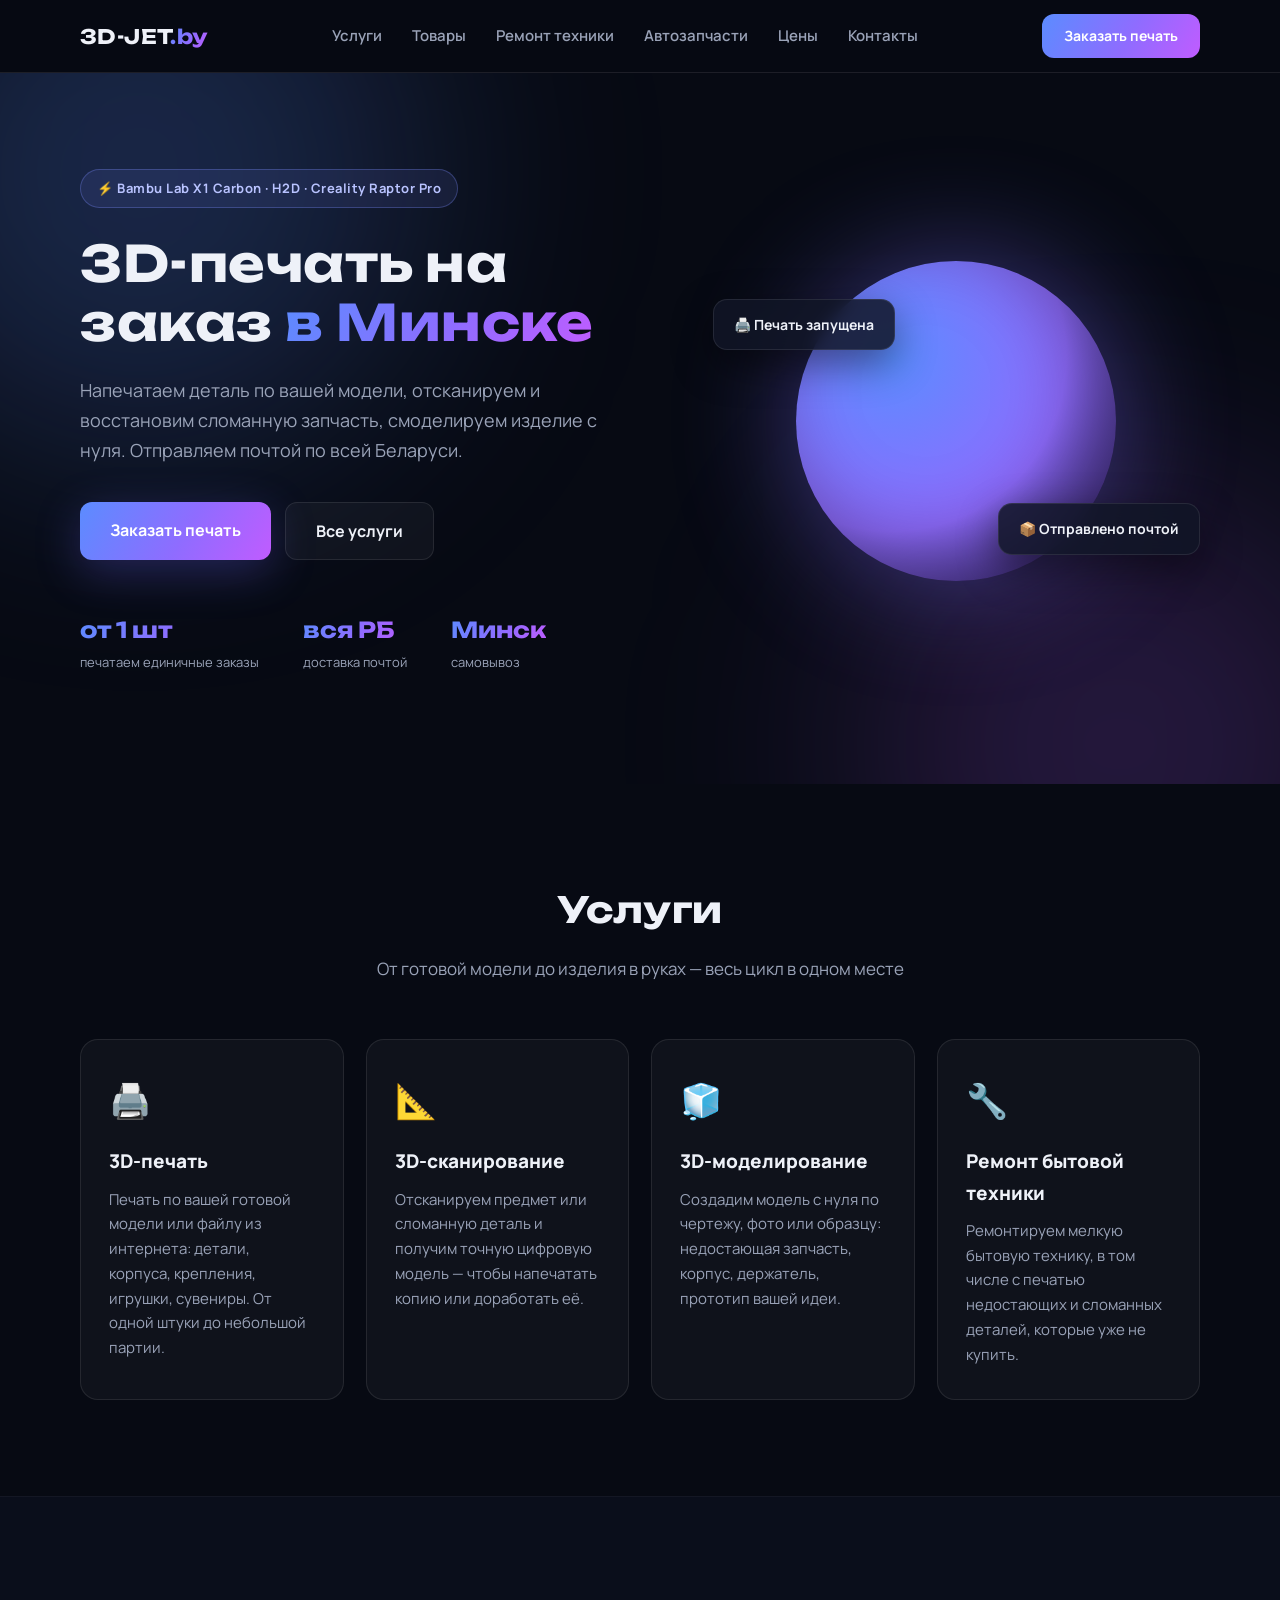
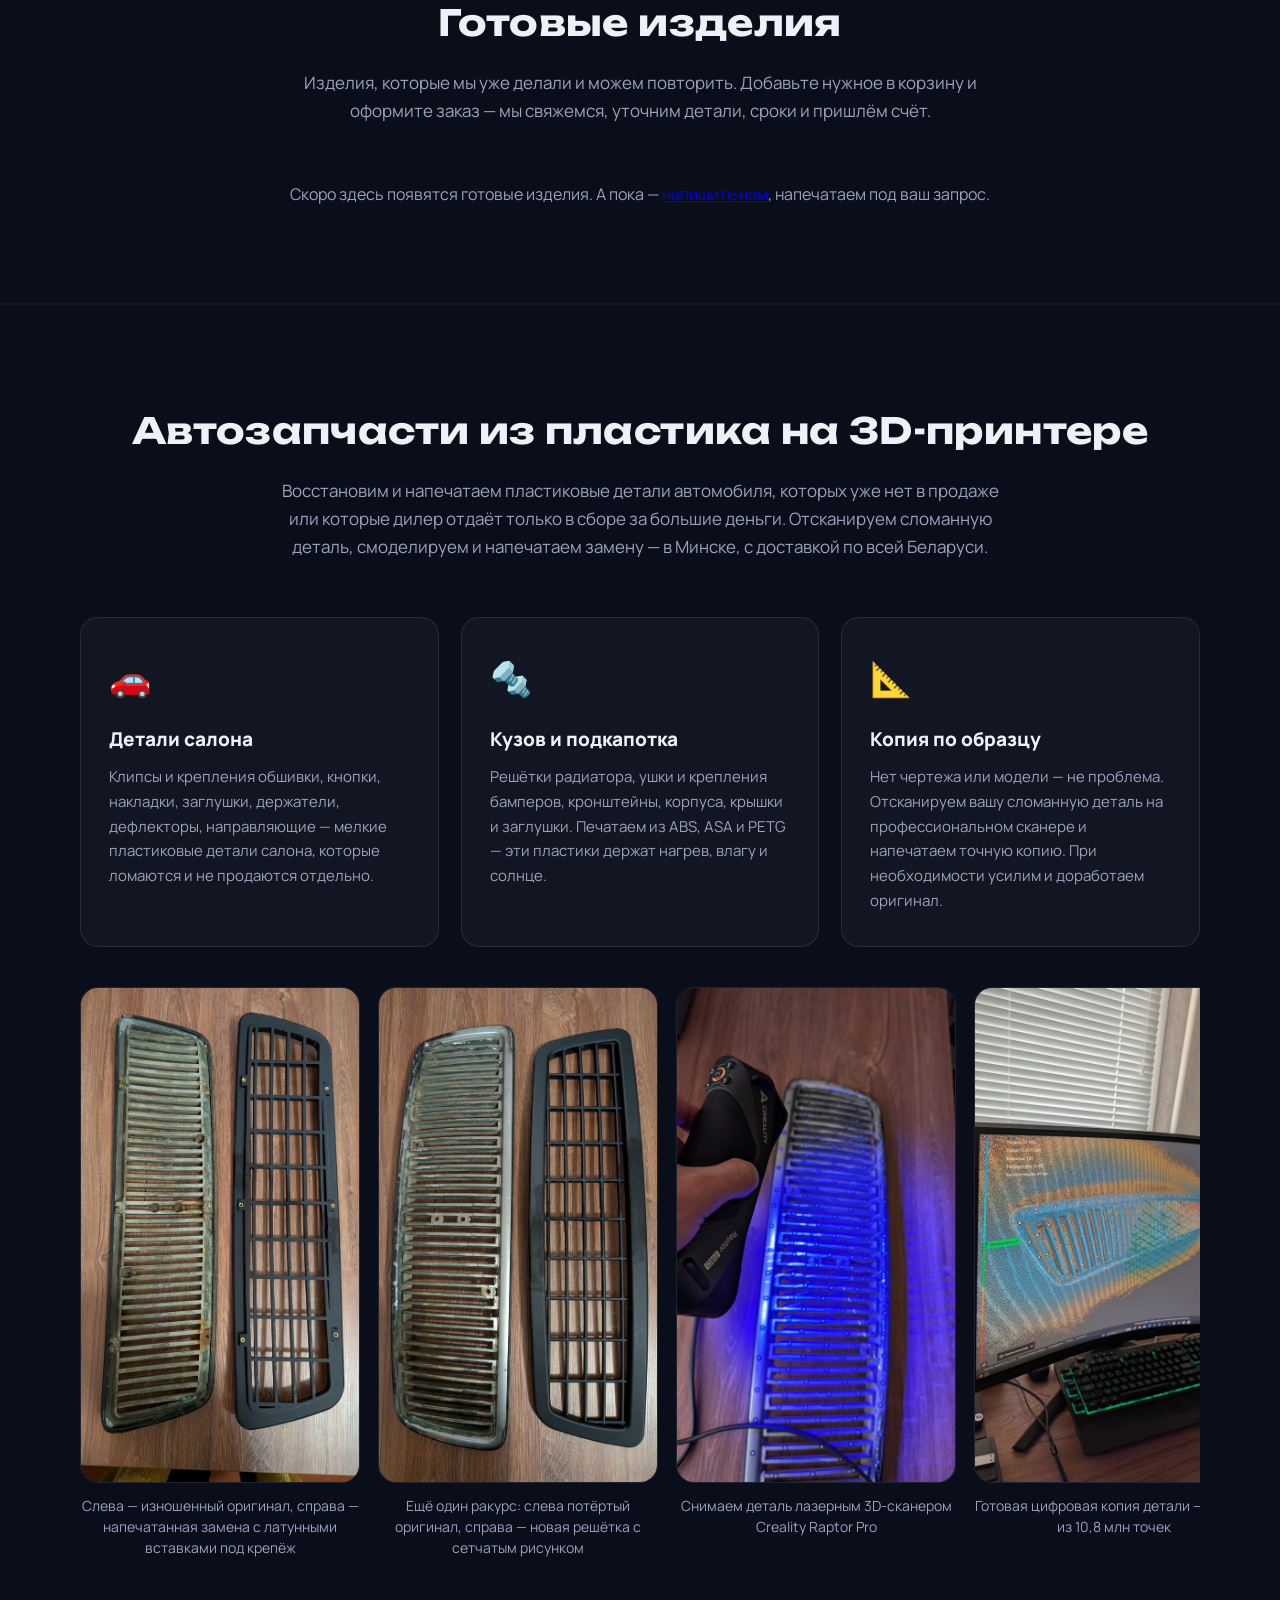
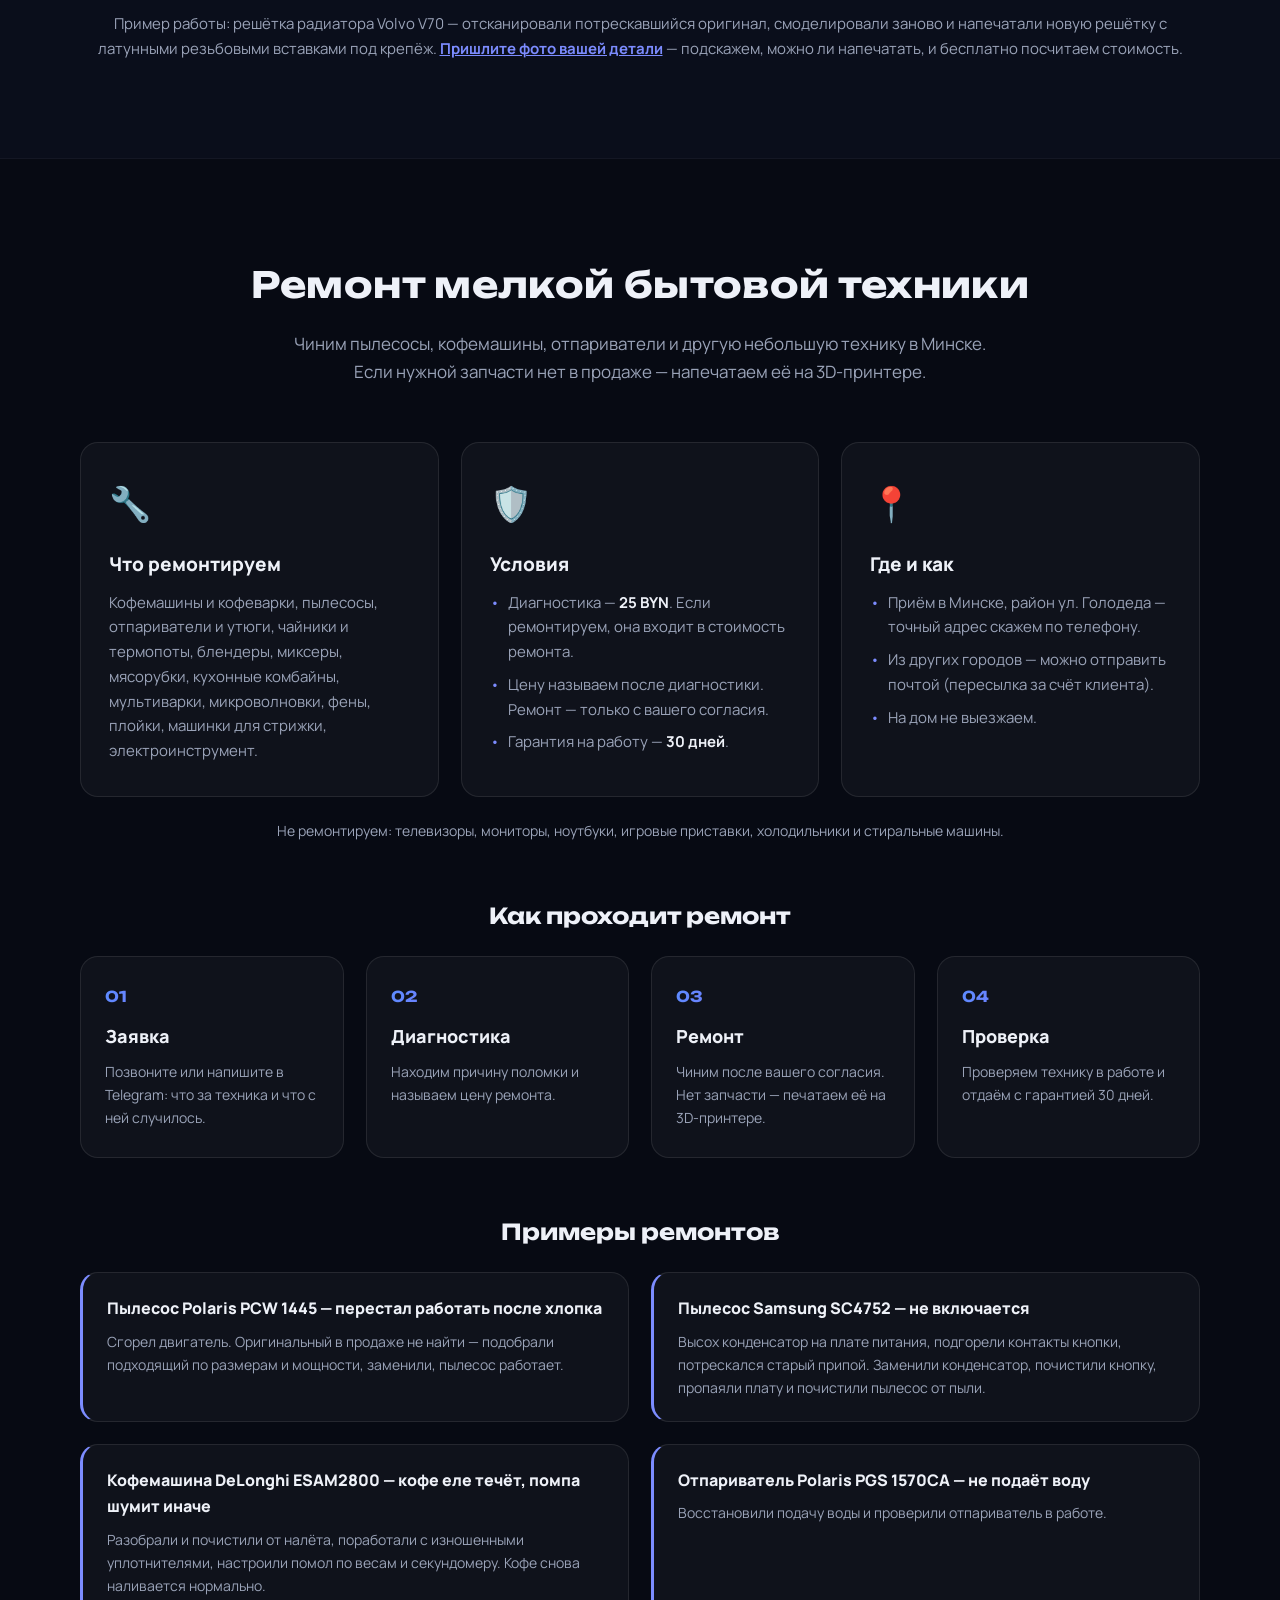
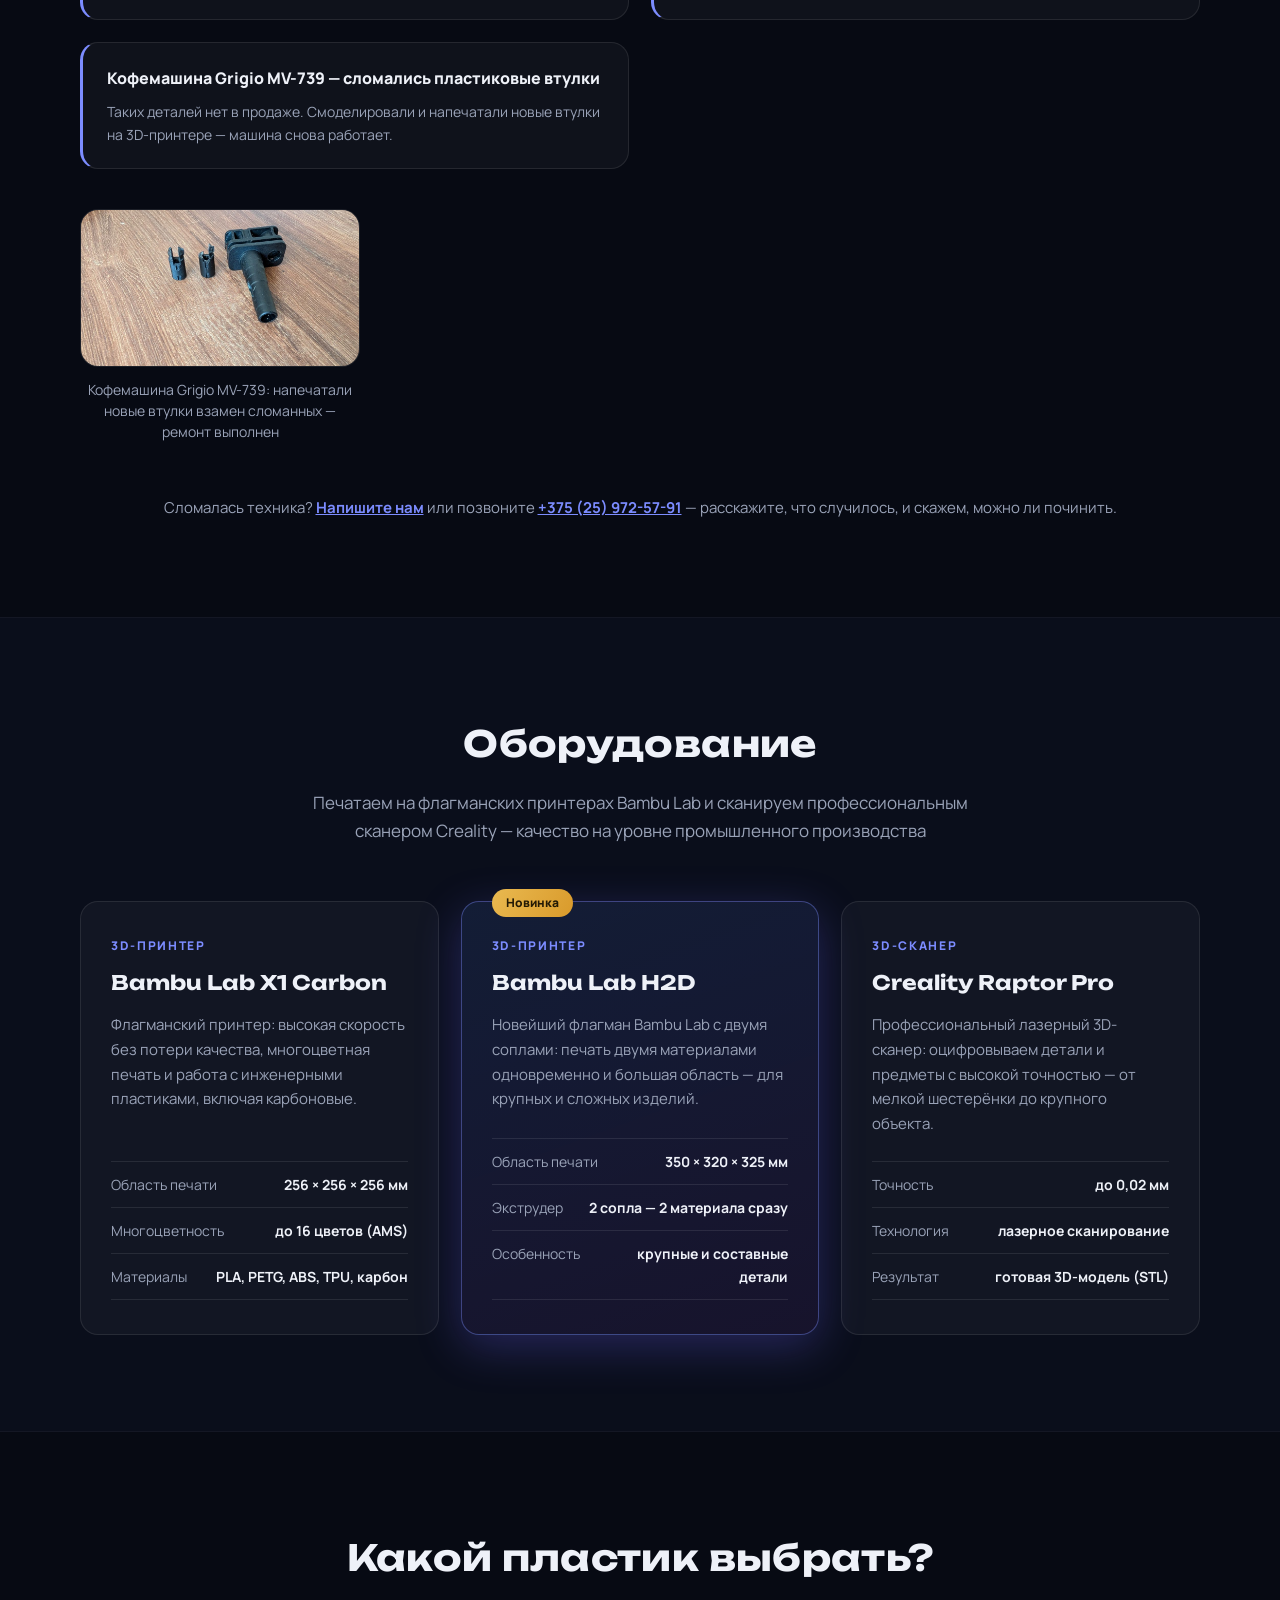
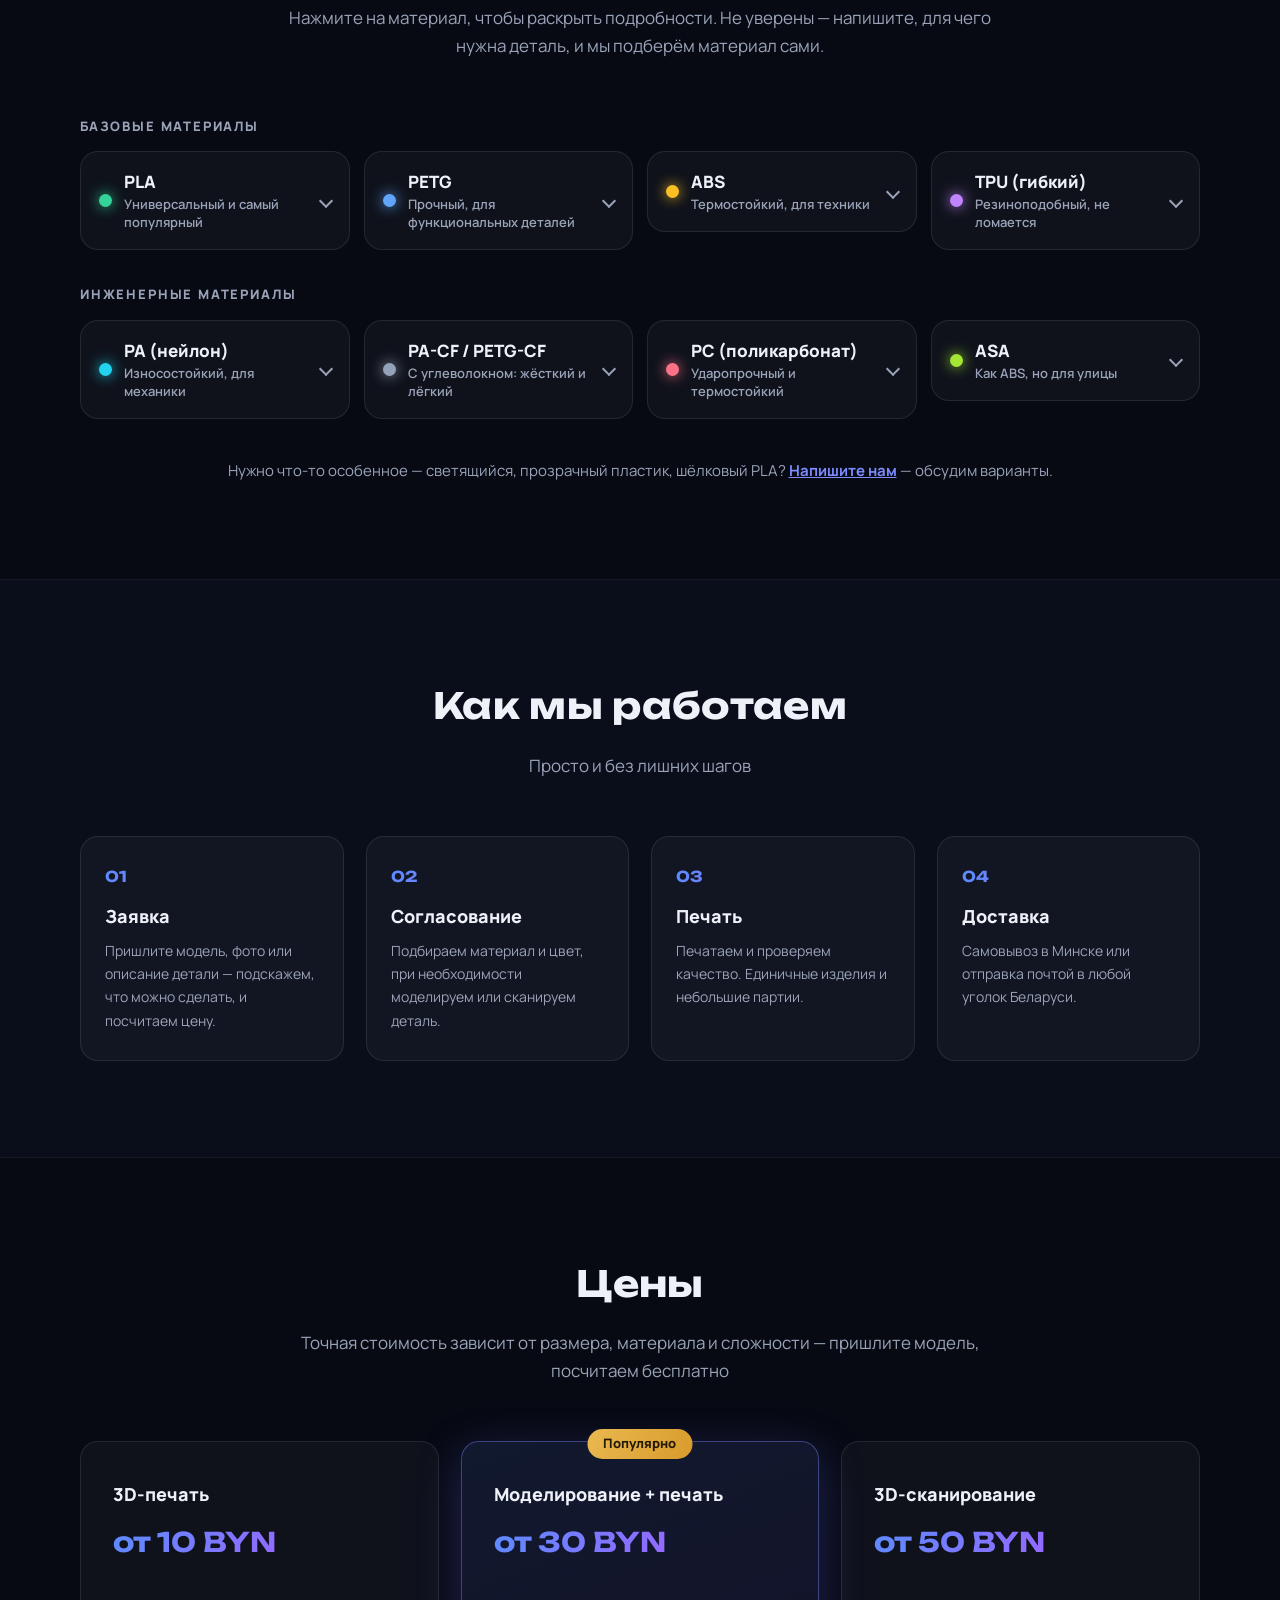
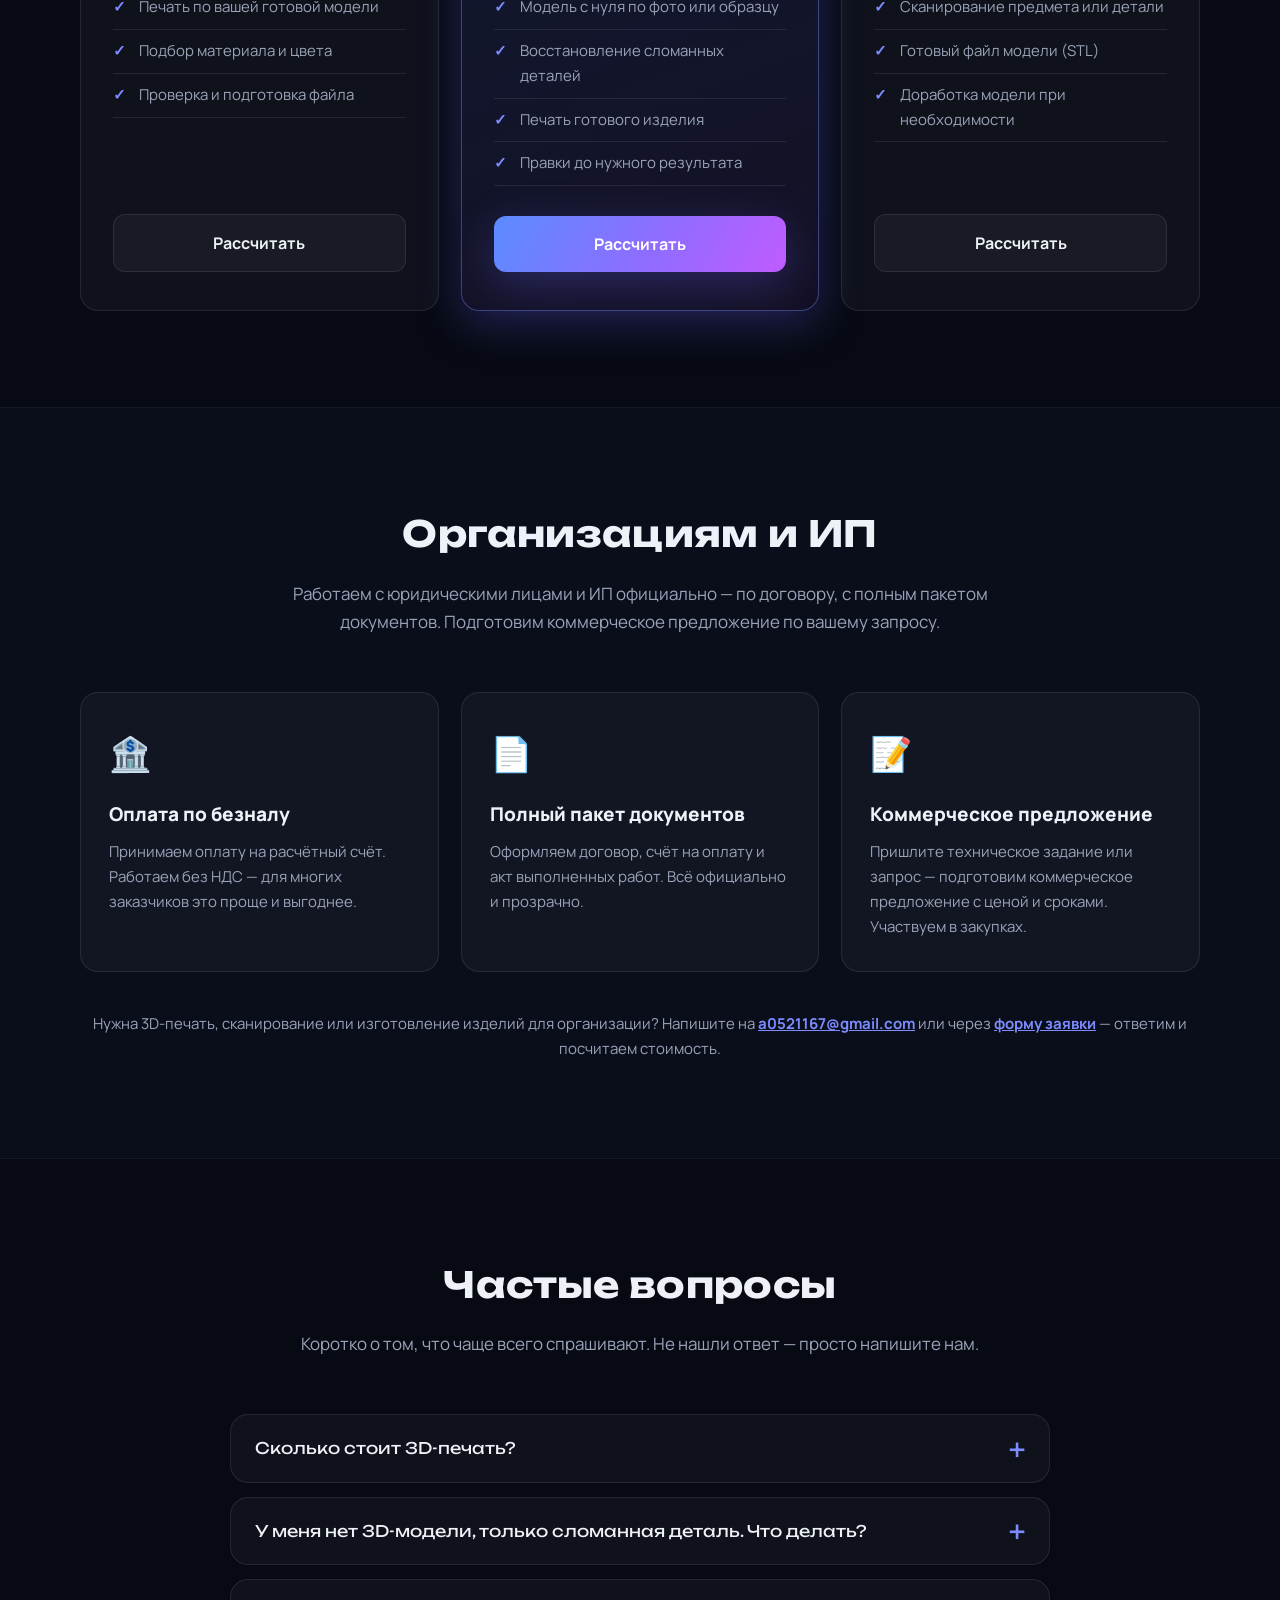
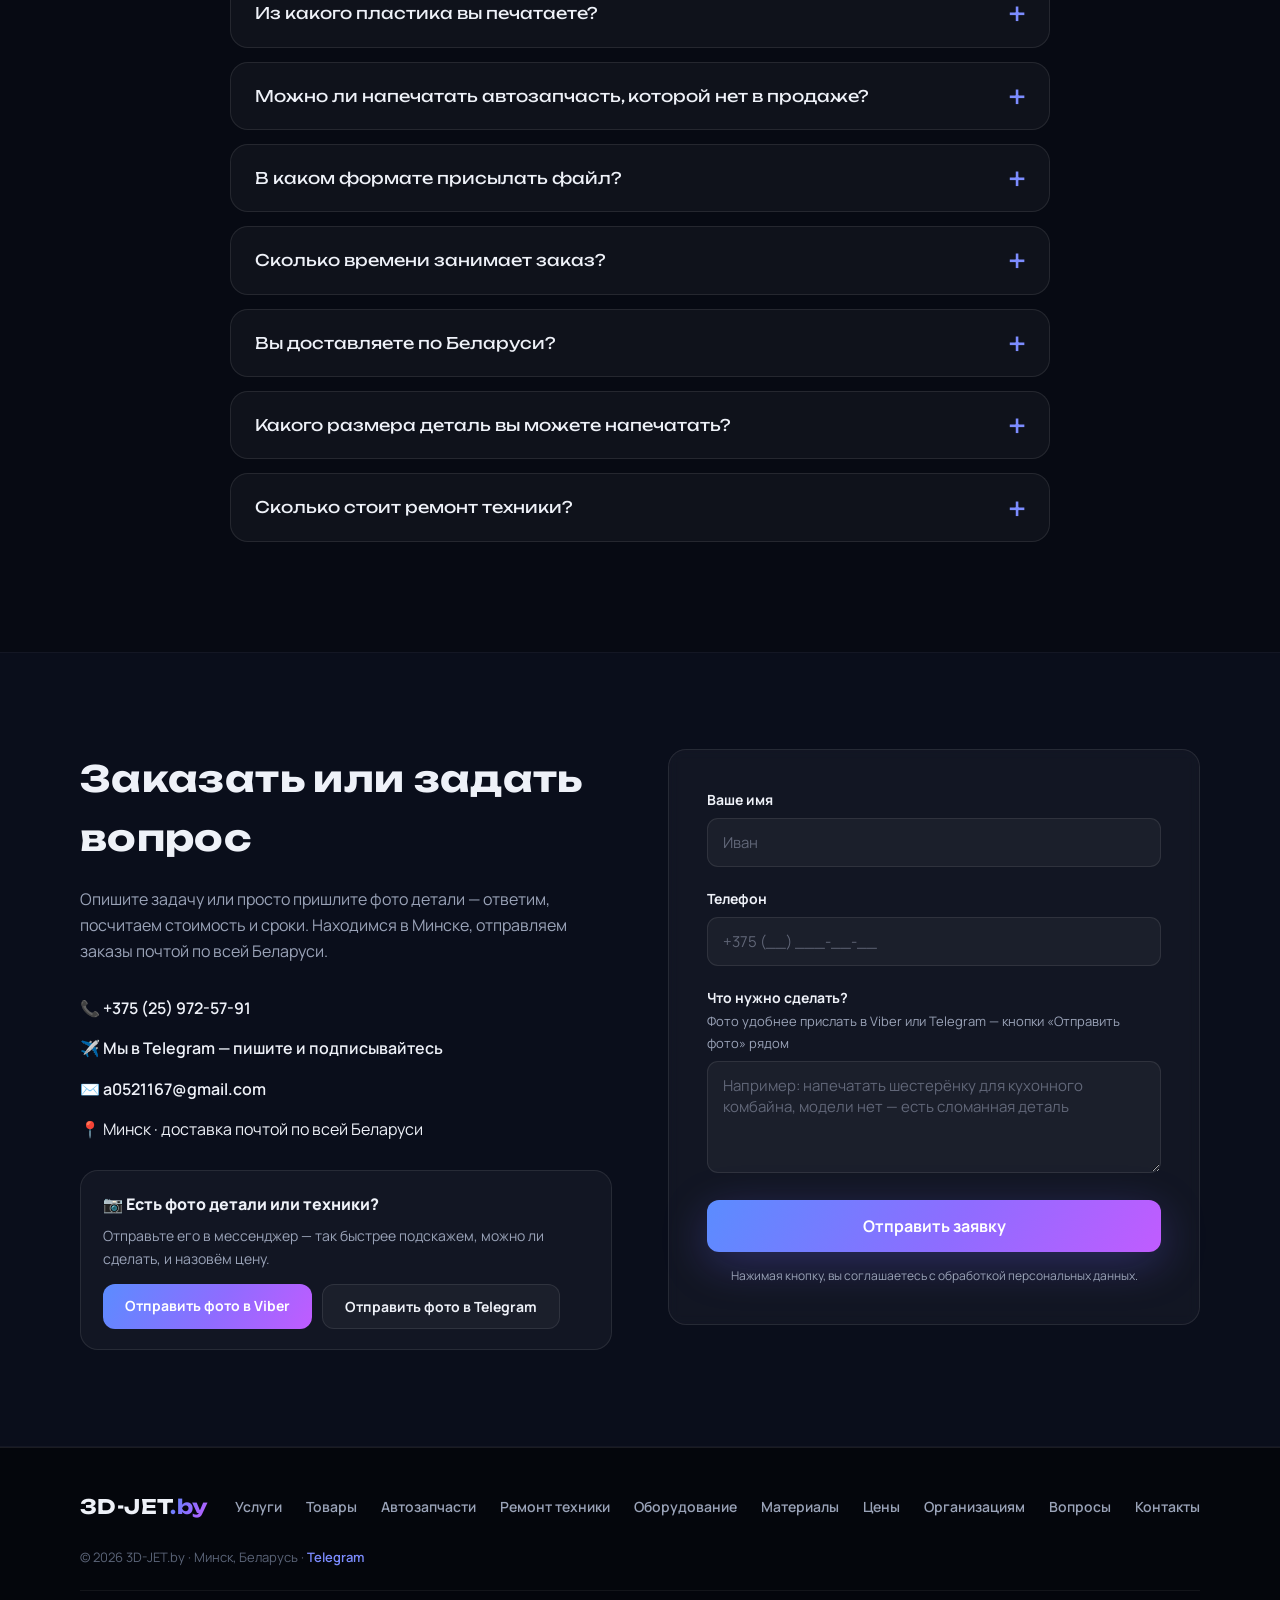
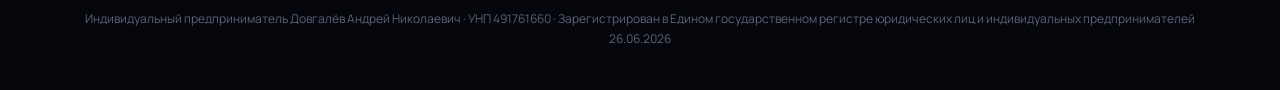
==== commit 99031347: "Ремонт техники в меню, кнопки «Отправить фото» в Viber/Telegram, пометка «от» в итоге корзины Co-Aut" ====
--- a/index.html
+++ b/index.html
@@ -3,8 +3,8 @@
 <head>
   <meta charset="UTF-8">
   <meta name="viewport" content="width=device-width, initial-scale=1.0">
-  <title>3D-печать на заказ в Минске — 3D-сканирование и моделирование | 3D-JET.by</title>
-  <meta name="description" content="3D-печать на заказ в Минске от 10 BYN: печать по вашей модели, 3D-сканирование, моделирование и печать автозапчастей из пластика — клипсы, крепления, решётки радиатора, детали салона. Доставка почтой по всей Беларуси.">
+  <title>3D-печать на заказ и ремонт техники в Минске | 3D-JET.by</title>
+  <meta name="description" content="3D-печать на заказ в Минске от 10 BYN: печать деталей и автозапчастей, 3D-сканирование и моделирование. Ремонт пылесосов, кофемашин и мелкой бытовой техники — диагностика 25 BYN, гарантия 30 дней. Доставка по Беларуси.">
   <meta name="keywords" content="3D печать Минск, 3D печать на заказ, 3D сканирование Минск, 3D моделирование, печать деталей, напечатать деталь, 3D печать Беларусь, восстановление сломанных деталей, печать запчастей, автозапчасти на 3D-принтере, печать автозапчастей из пластика, детали салона авто, решётка радиатора, восстановление пластика салона, клипсы крепления обшивки, напечатать деталь авто Минск, 3D-печать для организаций, работа с юрлицами, оплата по безналу, коммерческое предложение 3D-печать, 3D-печать по договору, участие в закупках, ремонт мелкой бытовой техники Минск, ремонт пылесоса Минск, ремонт пылесосов Polaris, ремонт пылесоса Samsung, ремонт кофемашины DeLonghi, ремонт отпаривателя, ремонт кофемашины, ремонт кофемашины Grigio, печать деталей для бытовой техники">
   <link rel="canonical" href="https://3d-jet.by/">
   <meta name="robots" content="index, follow">
@@ -13,8 +13,8 @@
   <!-- Open Graph (превью в соцсетях и мессенджерах) -->
   <meta property="og:type" content="website">
   <meta property="og:site_name" content="3D-JET.by">
-  <meta property="og:title" content="3D-печать на заказ в Минске — 3D-JET.by">
-  <meta property="og:description" content="Напечатаем деталь по вашей модели, отсканируем и восстановим сломанную запчасть, смоделируем изделие с нуля. Доставка почтой по всей Беларуси.">
+  <meta property="og:title" content="3D-печать и ремонт техники в Минске — 3D-JET.by">
+  <meta property="og:description" content="Печатаем детали и автозапчасти, сканируем и моделируем. Ремонтируем пылесосы, кофемашины и мелкую технику — если запчасти нет в продаже, напечатаем её.">
   <meta property="og:url" content="https://3d-jet.by/">
   <meta property="og:locale" content="ru_RU">
 
@@ -24,7 +24,7 @@
     "@context": "https://schema.org",
     "@type": "LocalBusiness",
     "name": "3D-JET.by",
-    "description": "3D-печать на заказ, 3D-сканирование и 3D-моделирование в Минске. Доставка почтой по всей Беларуси.",
+    "description": "3D-печать на заказ, 3D-сканирование и 3D-моделирование, ремонт мелкой бытовой техники в Минске. Доставка почтой по всей Беларуси.",
     "url": "https://3d-jet.by/",
     "telephone": "+375259725791",
     "email": "a0521167@gmail.com",
@@ -121,6 +121,12 @@
   }
   </script>
 
+  <!-- Значок сайта (favicon) -->
+  <link rel="icon" href="/favicon.ico" sizes="any">
+  <link rel="icon" href="/favicon.svg" type="image/svg+xml">
+  <link rel="icon" href="/favicon-120.png" type="image/png" sizes="120x120">
+  <link rel="apple-touch-icon" href="/apple-touch-icon.png">
+
   <link rel="stylesheet" href="css/style.css">
 </head>
 <body>
@@ -132,8 +138,8 @@
       <nav class="nav" id="nav">
         <a href="#services" class="nav__link">Услуги</a>
         <a href="#shop" class="nav__link">Товары</a>
+        <a href="#repair" class="nav__link">Ремонт техники</a>
         <a href="#auto" class="nav__link">Автозапчасти</a>
-        <a href="#materials" class="nav__link">Материалы</a>
         <a href="#pricing" class="nav__link">Цены</a>
         <a href="#contact" class="nav__link">Контакты</a>
       </nav>
@@ -854,6 +860,14 @@
           <li>✉️ <a href="mailto:a0521167@gmail.com">a0521167@gmail.com</a></li>
           <li>📍 Минск · доставка почтой по всей Беларуси</li>
         </ul>
+        <div class="photo-send">
+          <p class="photo-send__title">📷 Есть фото детали или техники?</p>
+          <p class="photo-send__text">Отправьте его в мессенджер — так быстрее подскажем, можно ли сделать, и назовём цену.</p>
+          <div class="photo-send__btns">
+            <a class="btn btn--small" href="viber://chat?number=%2B375259725791">Отправить фото в Viber</a>
+            <a class="btn btn--small btn--outline" href="https://t.me/+375259725791" target="_blank" rel="noopener">Отправить фото в Telegram</a>
+          </div>
+        </div>
       </div>
       <form class="form" id="contactForm" action="https://api.web3forms.com/submit" method="POST" novalidate>
         <div class="form__group">
@@ -865,7 +879,7 @@
           <input type="tel" id="phone" name="phone" placeholder="+375 (__) ___-__-__" required>
         </div>
         <div class="form__group">
-          <label for="message">Что нужно сделать?</label>
+          <label for="message">Что нужно сделать? <span class="form__hint">Фото удобнее прислать в Viber или Telegram — кнопки «Отправить фото» рядом</span></label>
           <textarea id="message" name="message" rows="4" placeholder="Например: напечатать шестерёнку для кухонного комбайна, модели нет — есть сломанная деталь"></textarea>
         </div>
         <input type="hidden" name="access_key" value="539d6977-8d9d-43ea-8d23-db8ddb601214">
--- a/css/style.css
+++ b/css/style.css
@@ -1307,3 +1307,33 @@
     grid-template-columns: 1fr;
   }
 }
+
+/* Отправка фото в мессенджер */
+.photo-send {
+  margin-top: 28px;
+  padding: 20px 22px;
+  background: var(--surface);
+  border: 1px solid var(--border);
+  border-radius: var(--radius);
+}
+.contact__info .photo-send__title {
+  font-weight: 800;
+  color: var(--text);
+  margin: 0 0 6px;
+}
+.contact__info .photo-send__text {
+  font-size: 14px;
+  margin: 0 0 14px;
+}
+.photo-send__btns {
+  display: flex;
+  flex-wrap: wrap;
+  gap: 10px;
+}
+.form__hint {
+  display: block;
+  font-weight: 400;
+  font-size: 13px;
+  color: var(--text-muted);
+  margin-top: 2px;
+}
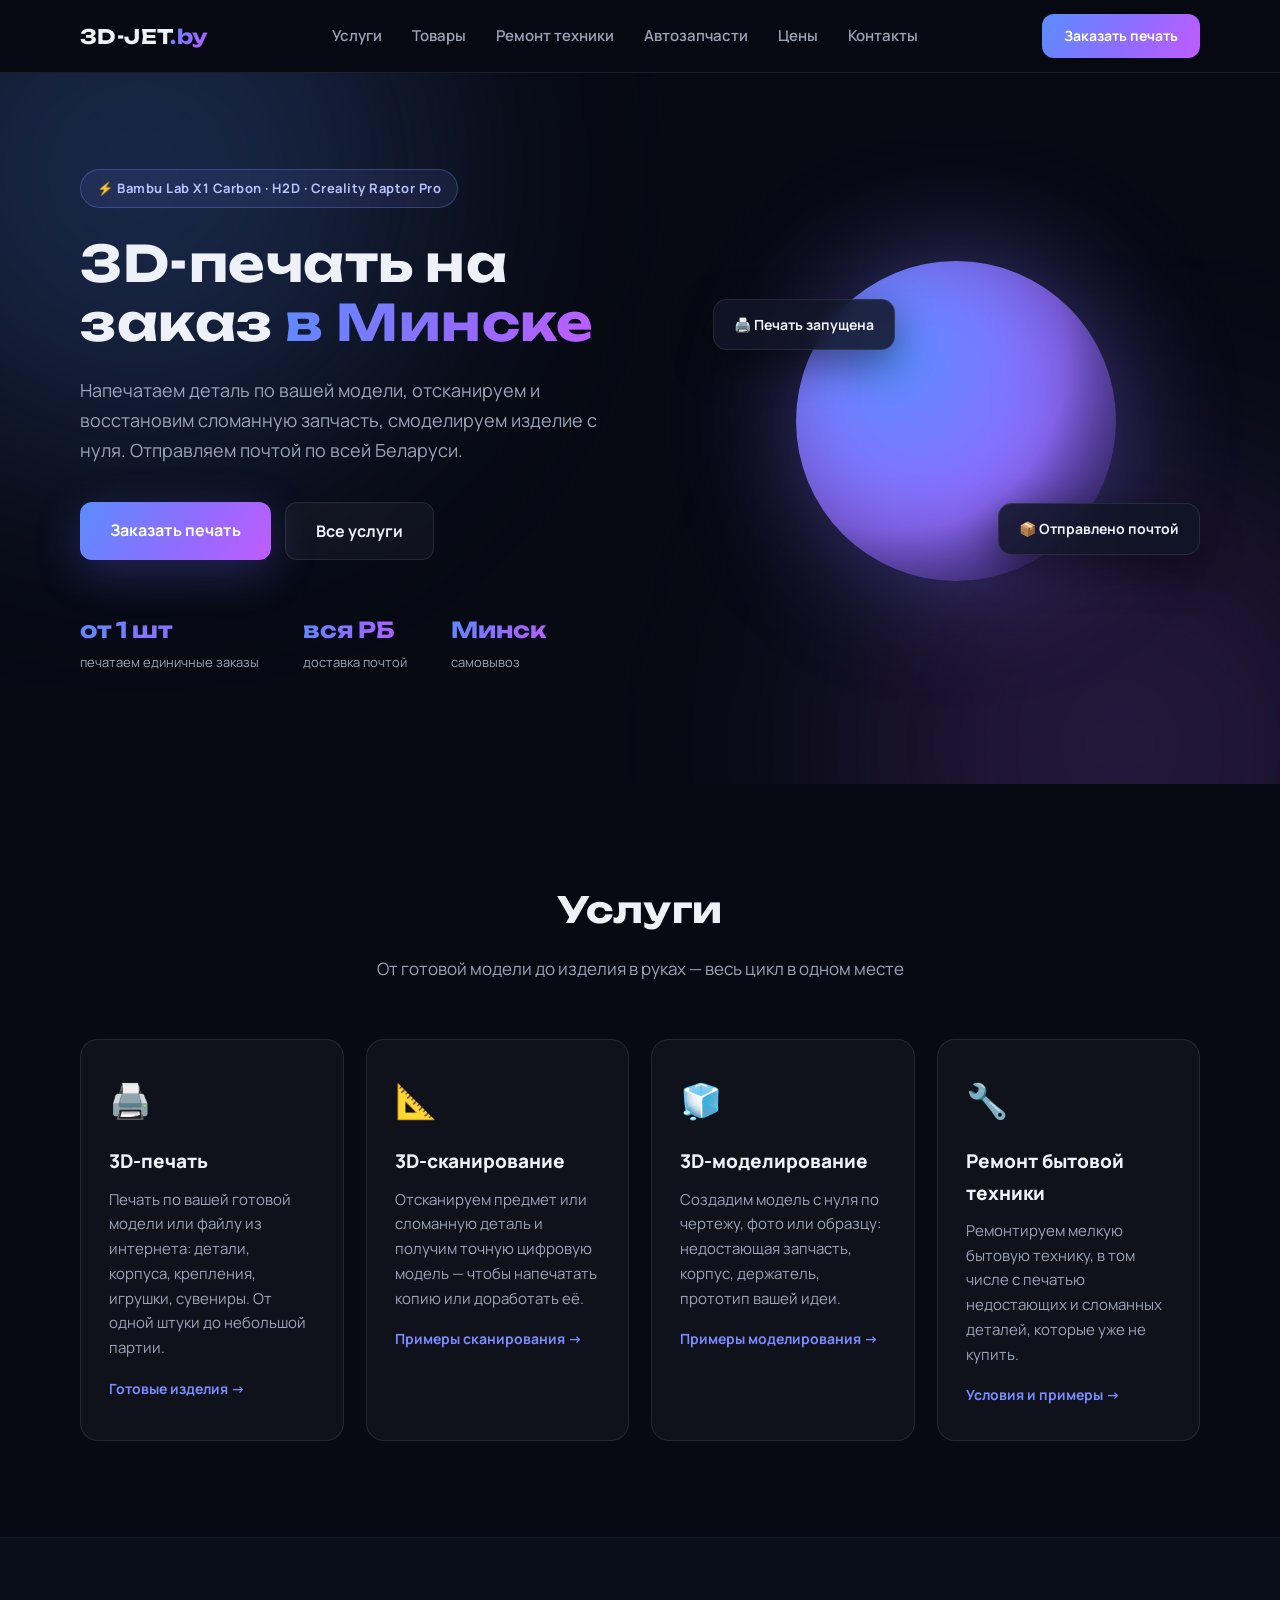
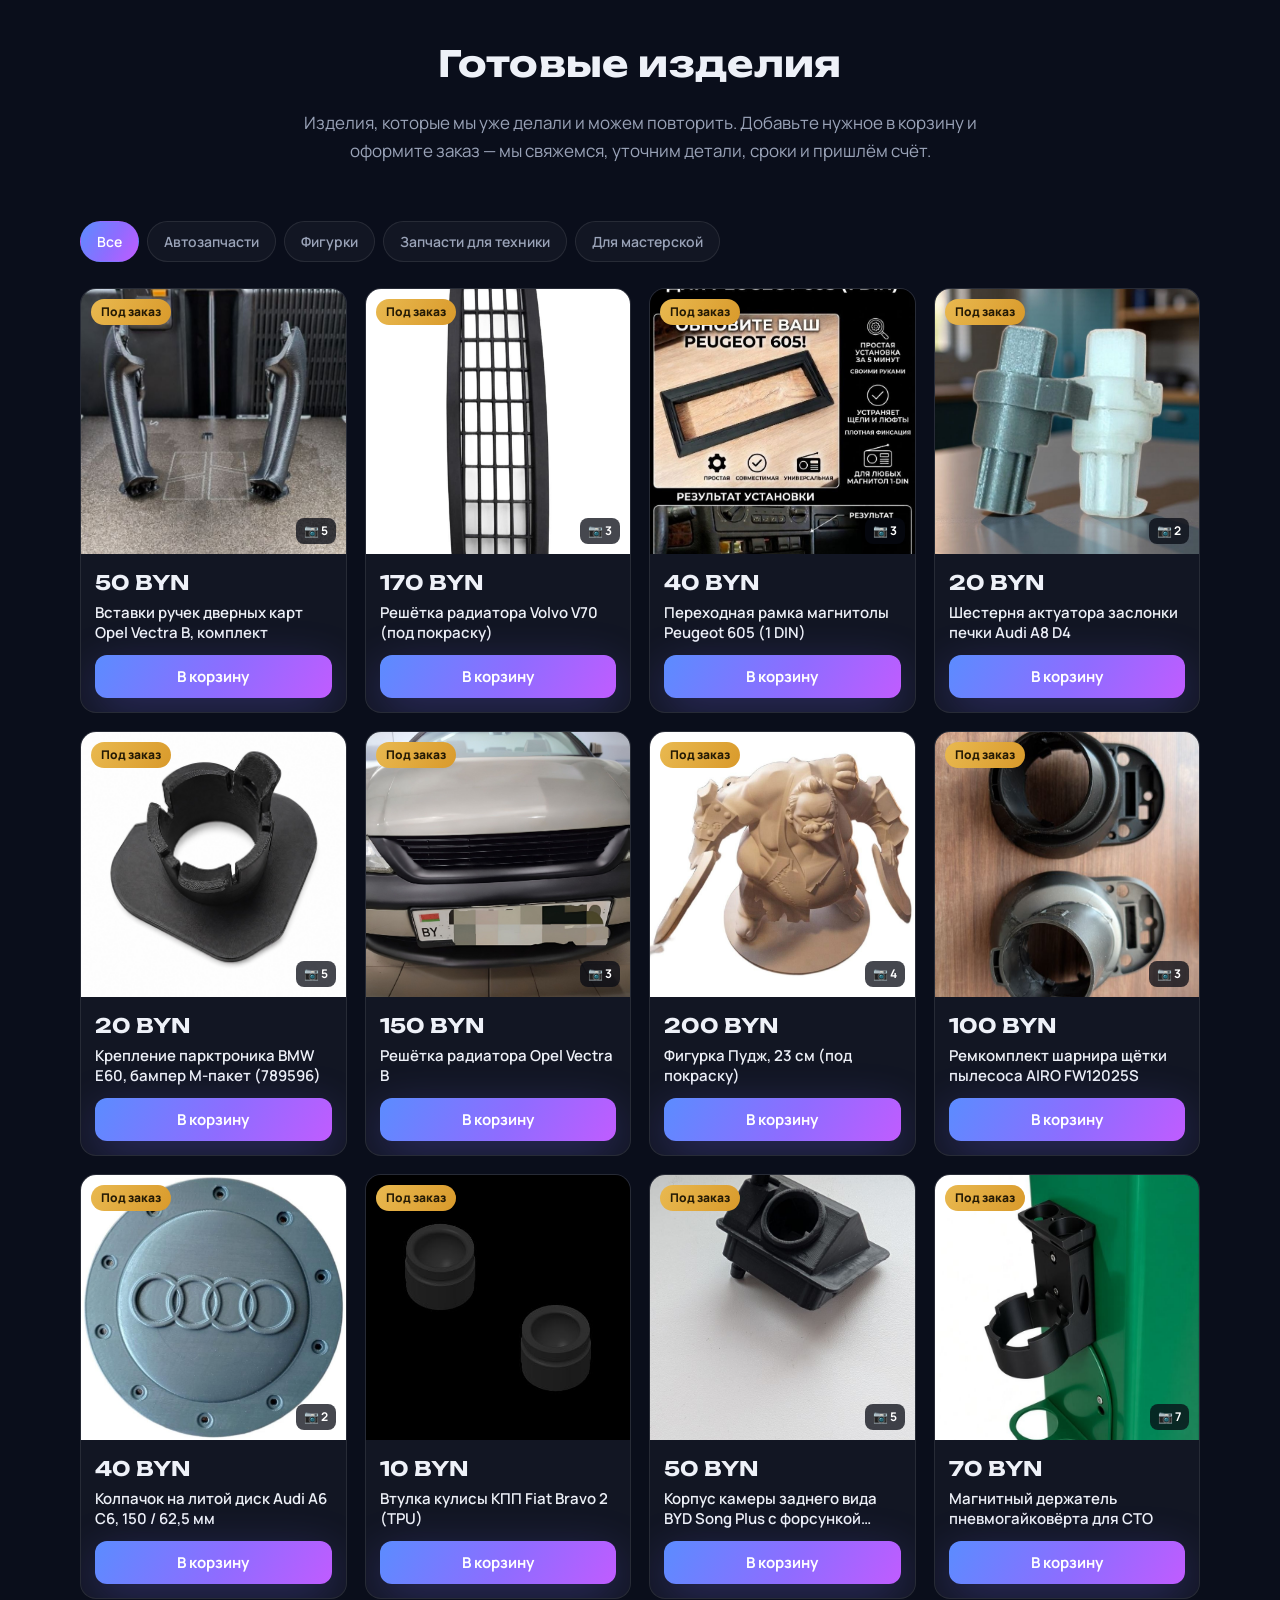
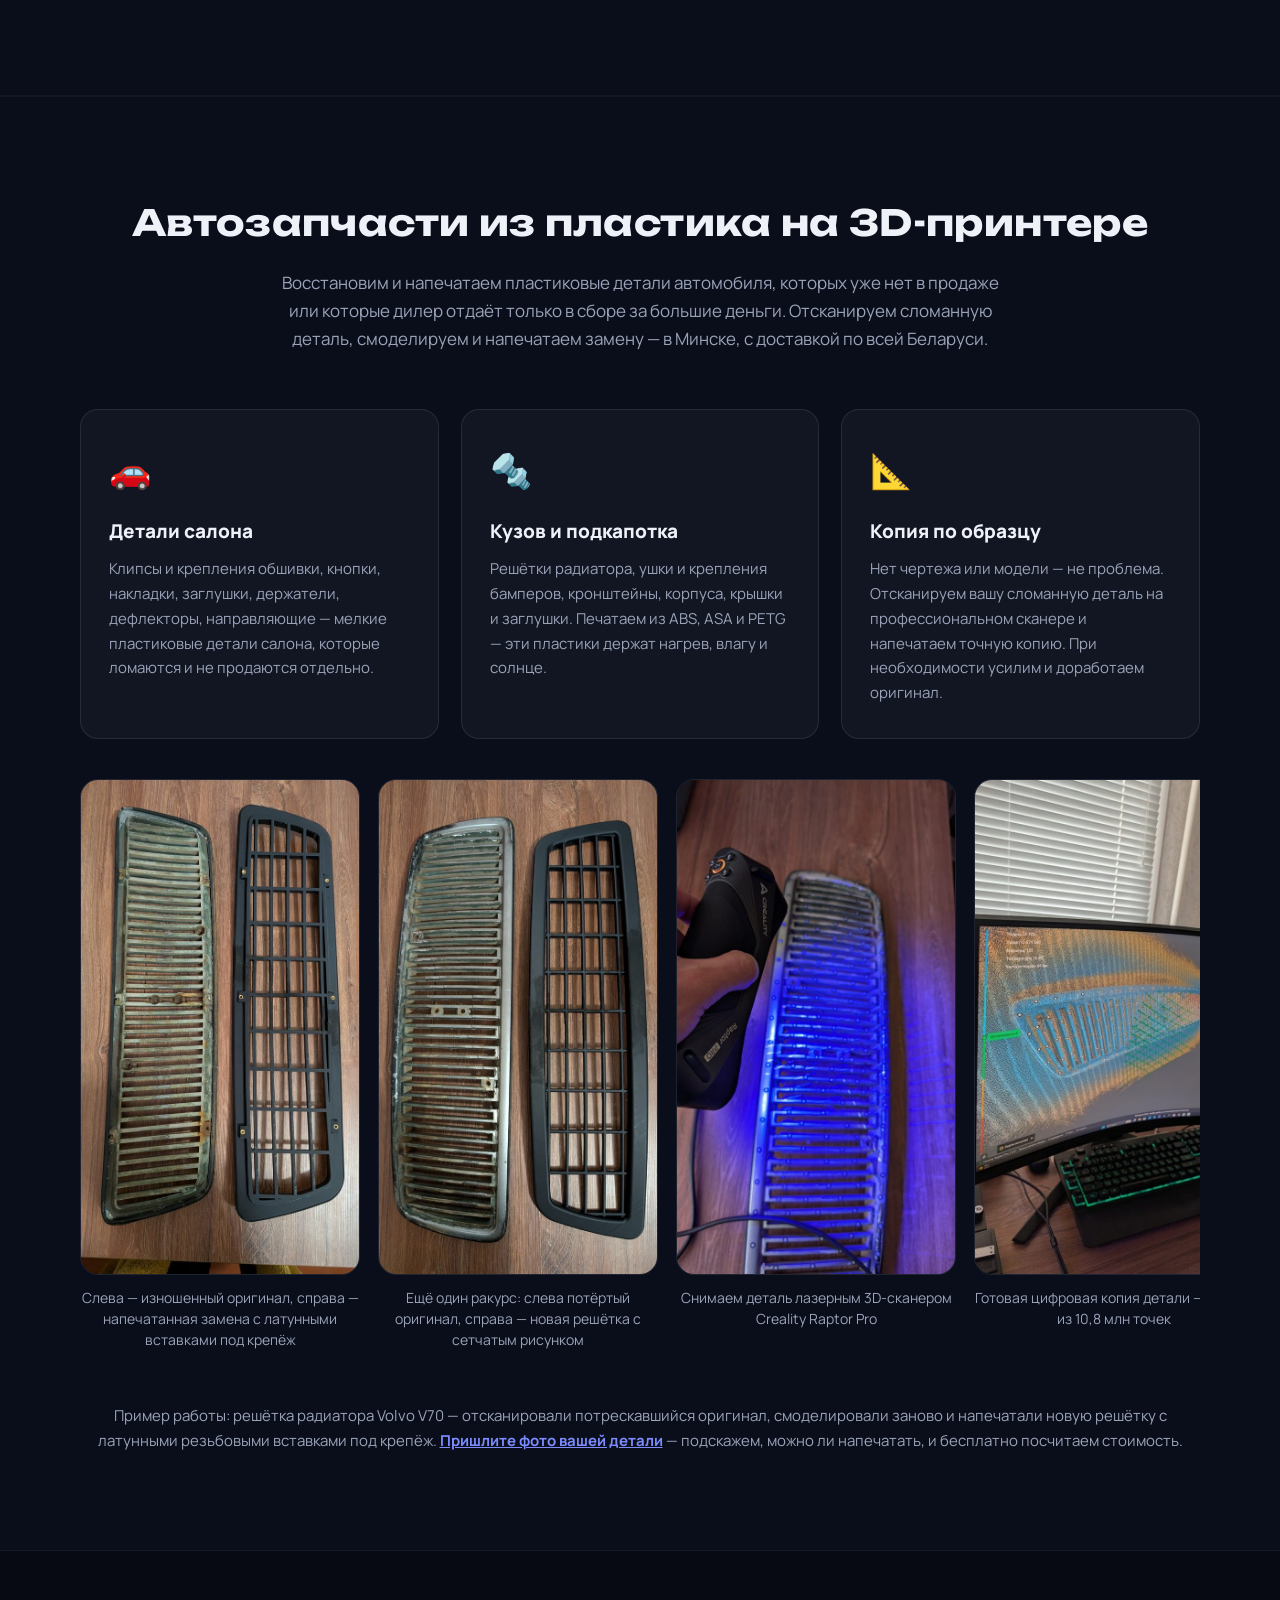
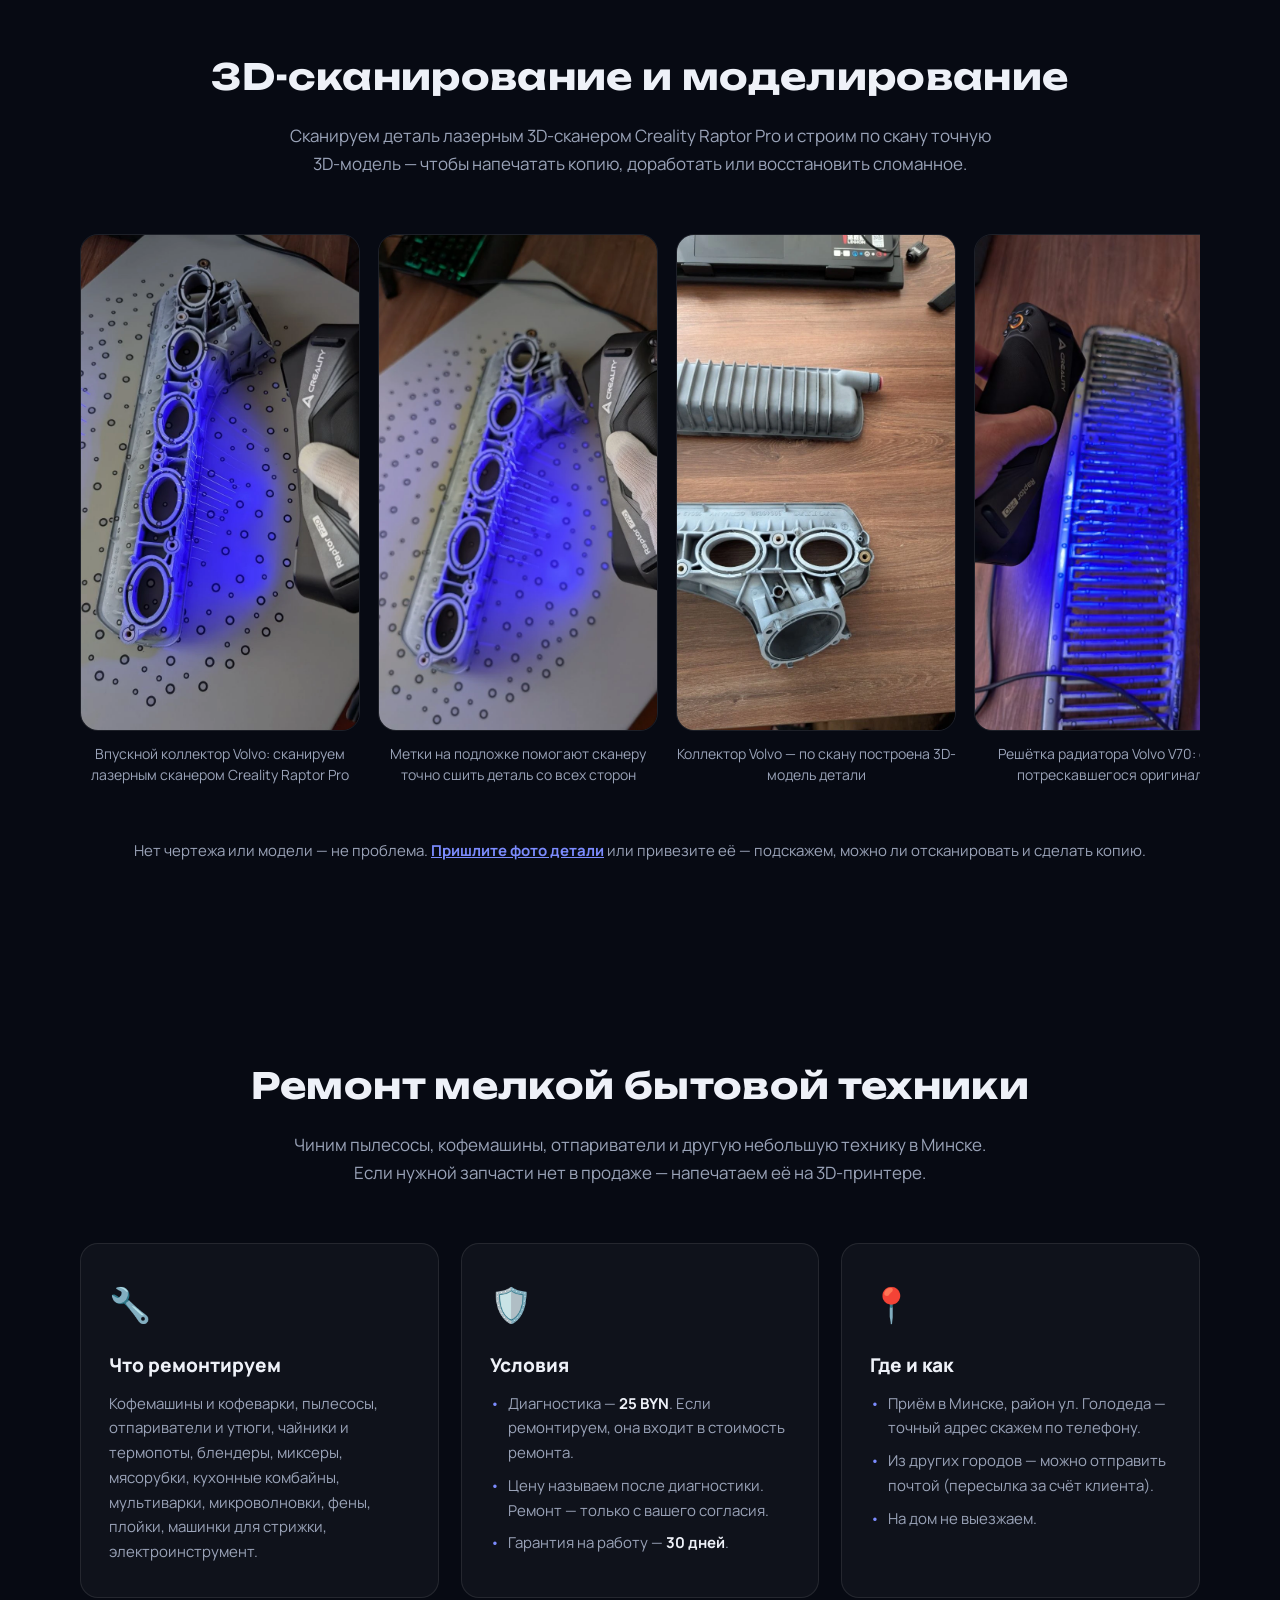
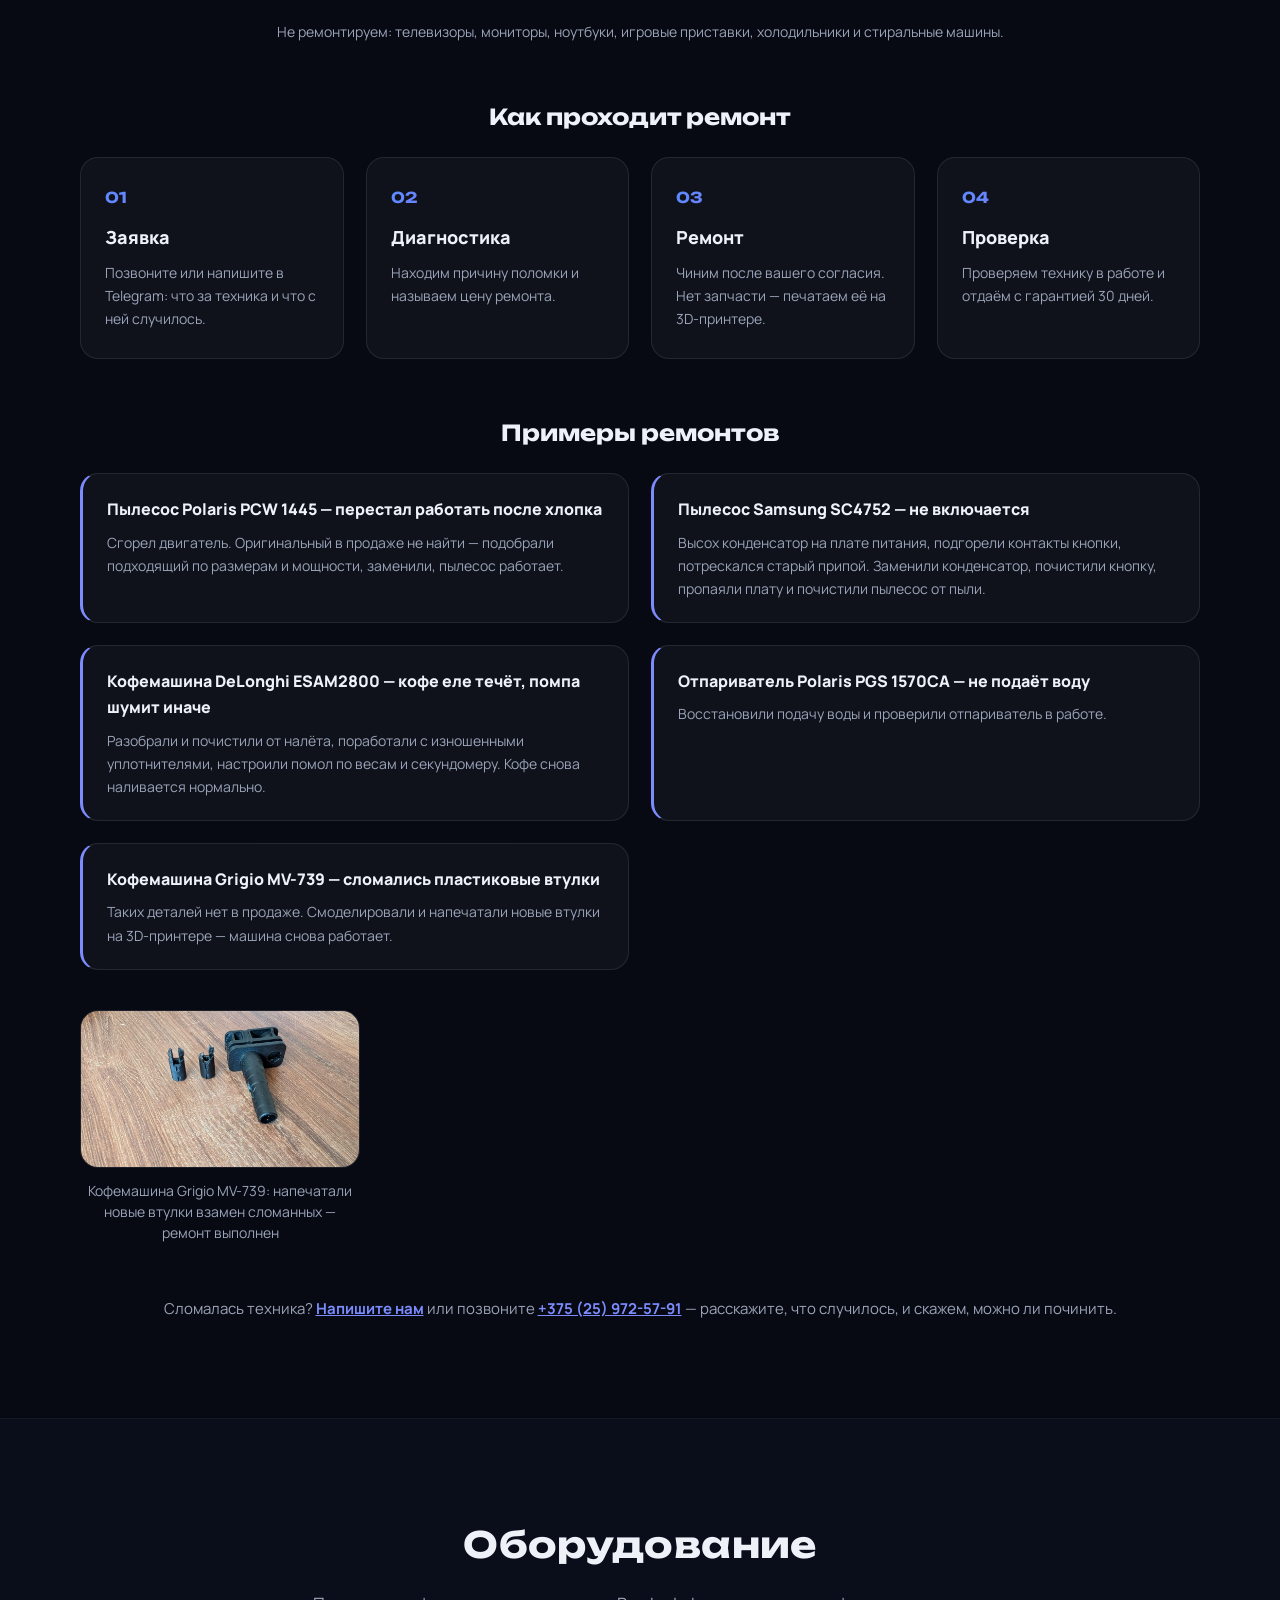
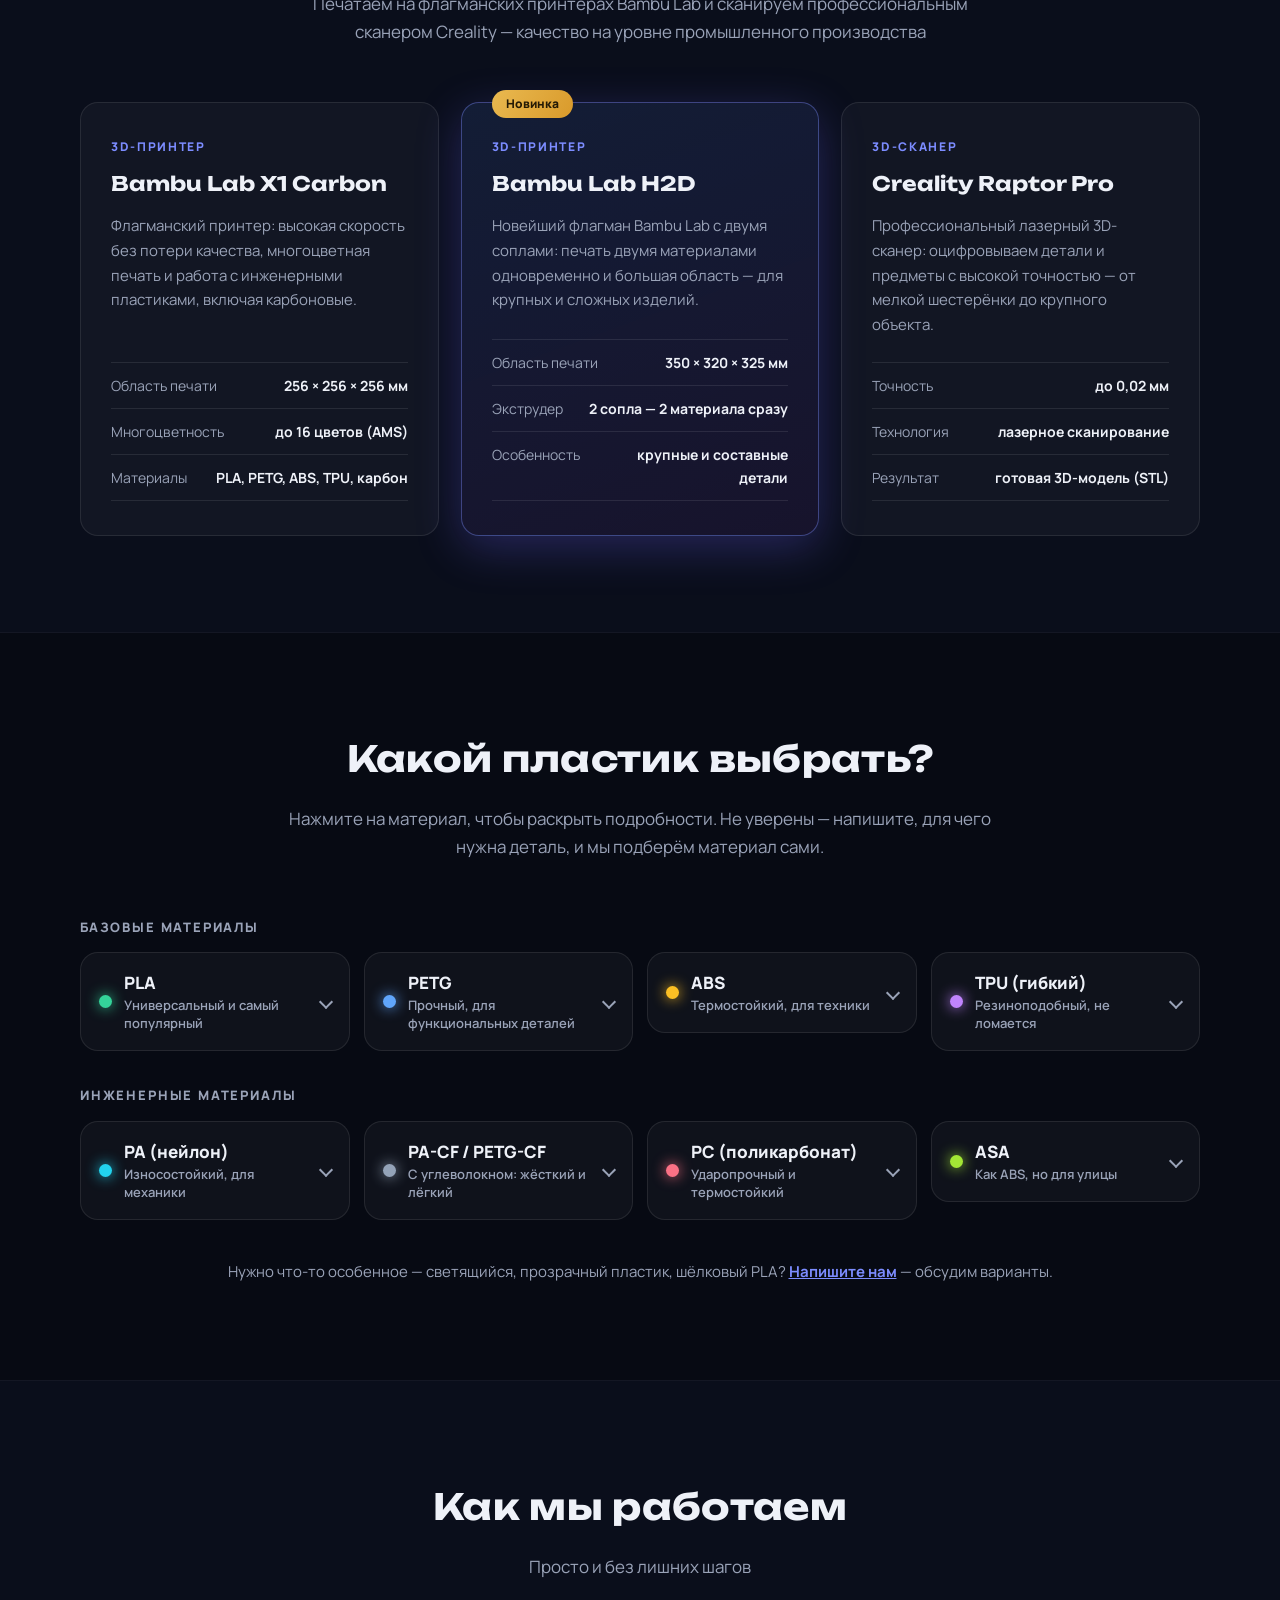
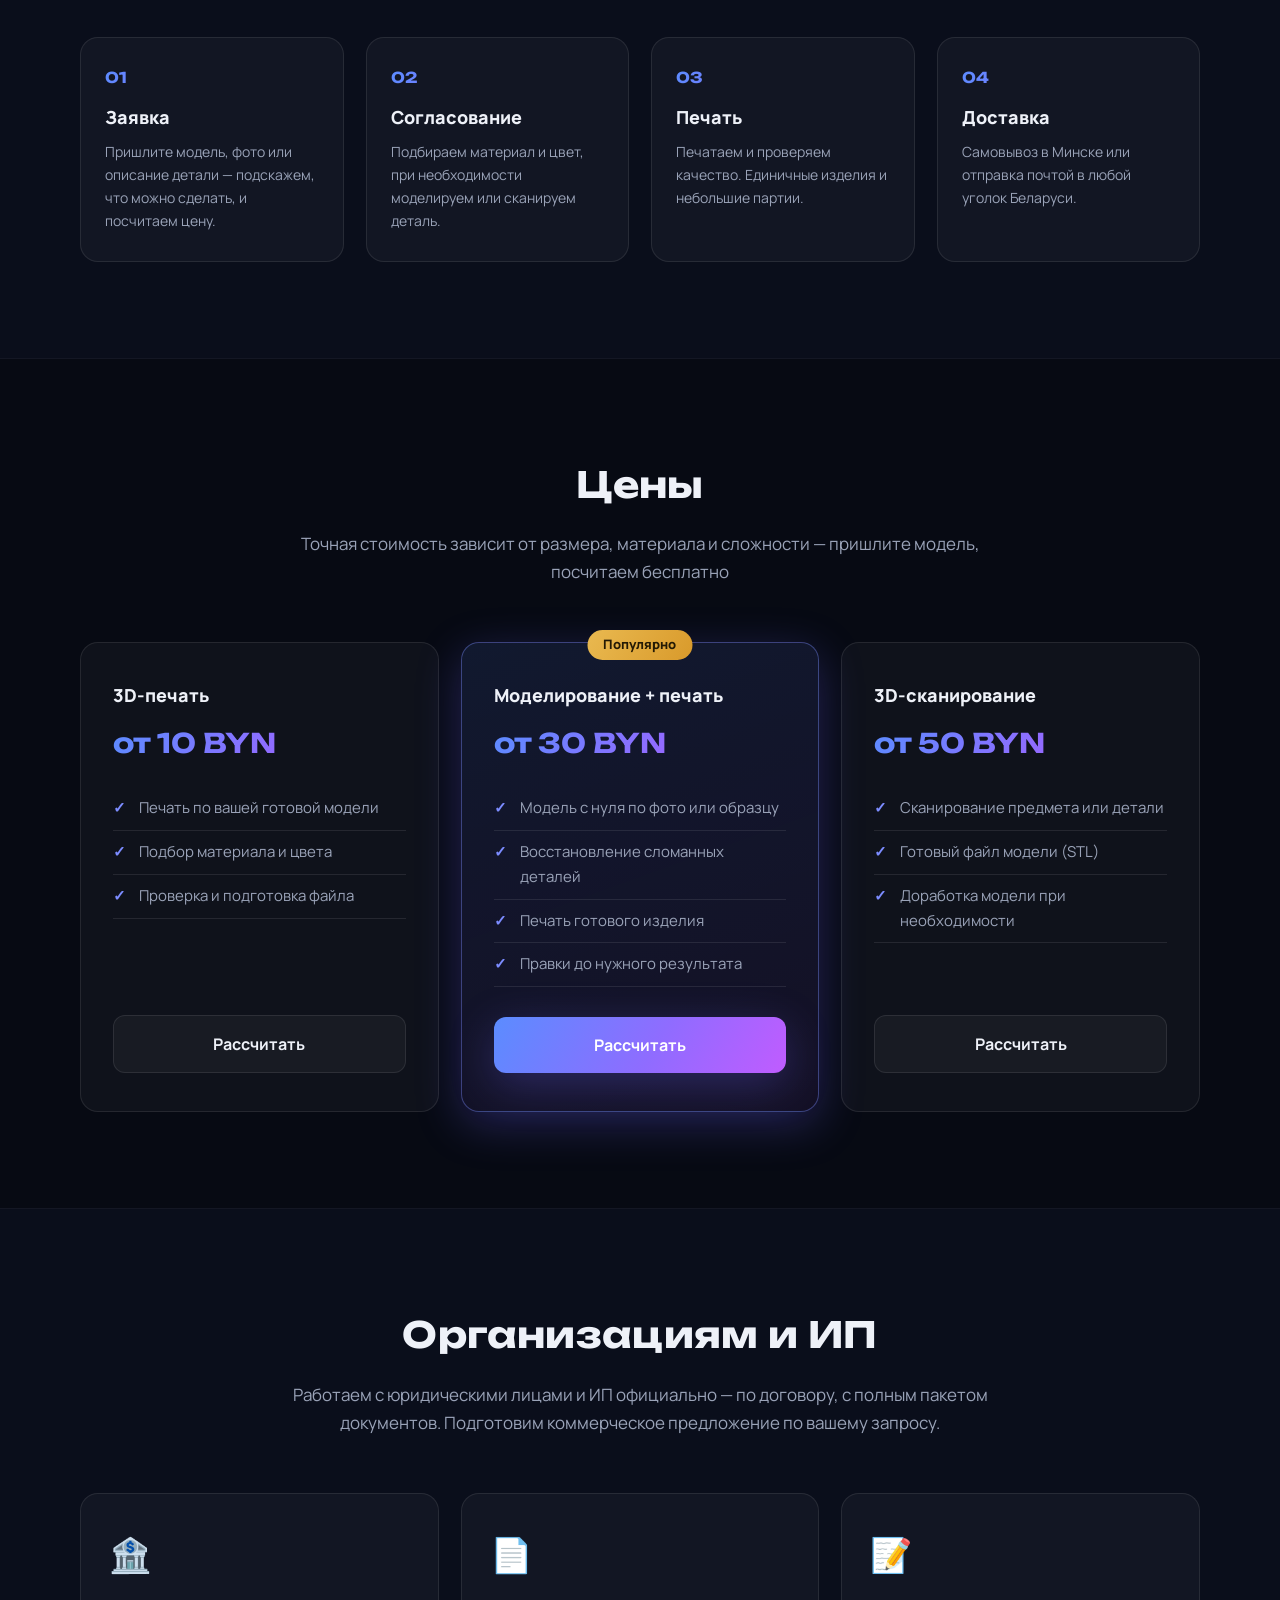
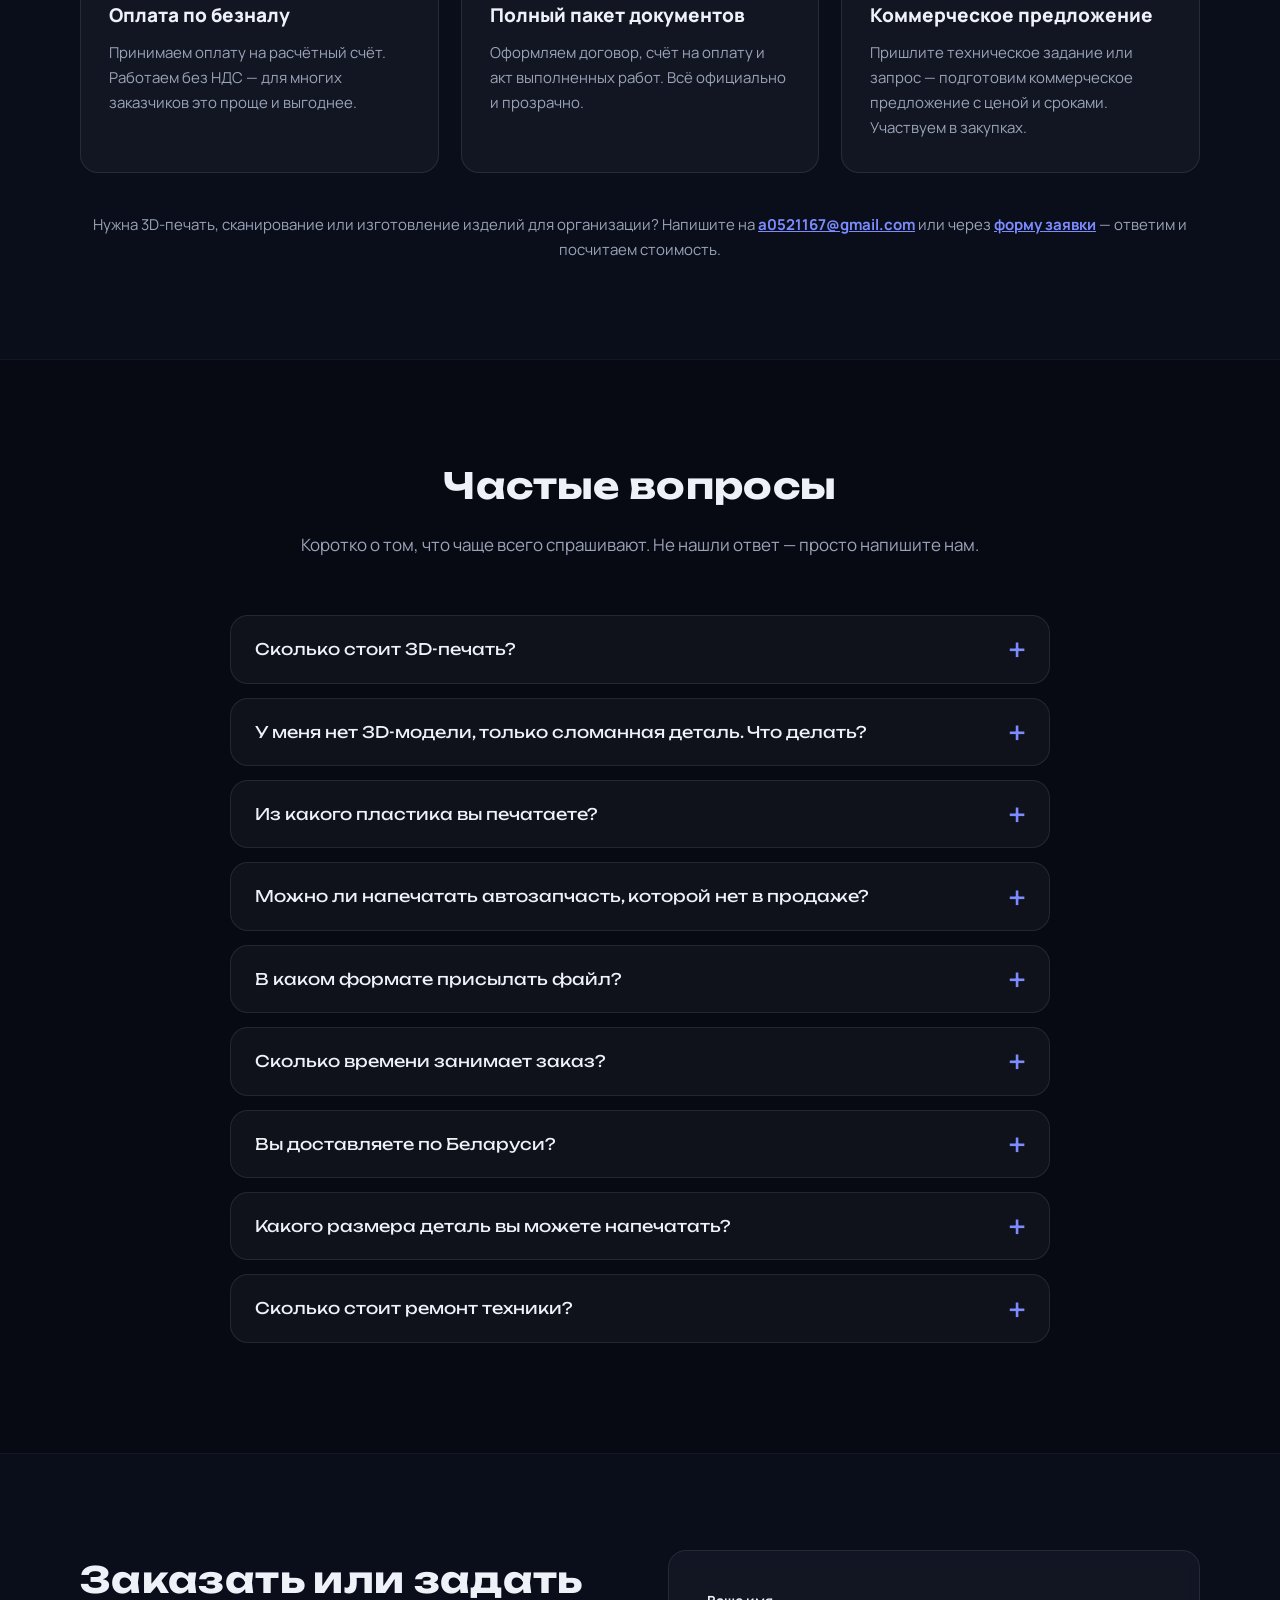
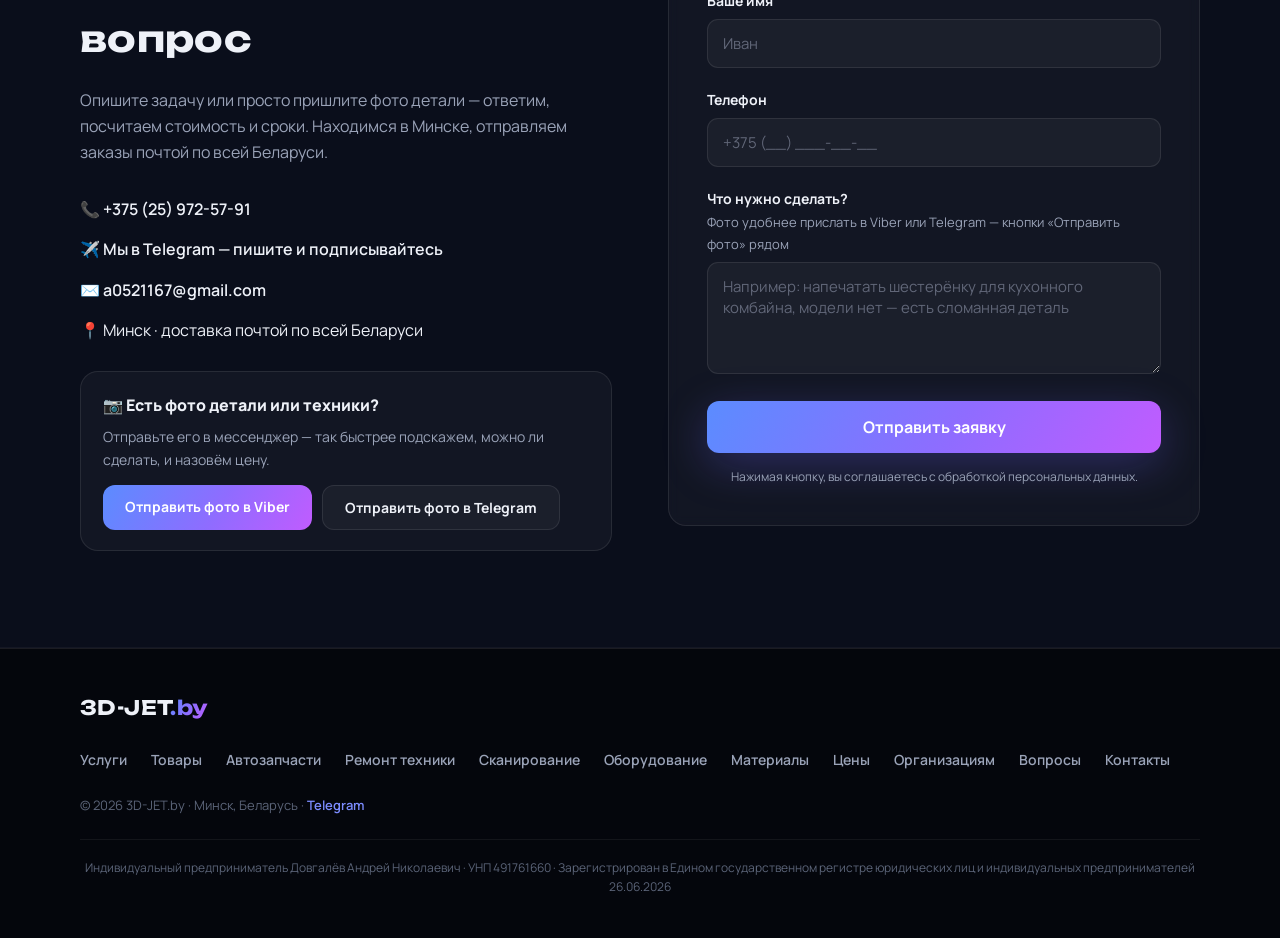
==== commit 883e5eb3: "Карточки услуг ведут в разделы; раздел «3D-сканирование и моделирование» с фото коллектора Volvo Co-" ====
--- a/index.html
+++ b/index.html
@@ -17,6 +17,7 @@
   <meta property="og:description" content="Печатаем детали и автозапчасти, сканируем и моделируем. Ремонтируем пылесосы, кофемашины и мелкую технику — если запчасти нет в продаже, напечатаем её.">
   <meta property="og:url" content="https://3d-jet.by/">
   <meta property="og:locale" content="ru_RU">
+  <meta property="og:image" content="https://3d-jet.by/img/logo-3d-jet.png">
 
   <!-- Микроразметка для поисковиков -->
   <script type="application/ld+json">
@@ -123,7 +124,6 @@
 
   <!-- Значок сайта (favicon) -->
   <link rel="icon" href="/favicon.ico" sizes="any">
-  <link rel="icon" href="/favicon.svg" type="image/svg+xml">
   <link rel="icon" href="/favicon-120.png" type="image/png" sizes="120x120">
   <link rel="apple-touch-icon" href="/apple-touch-icon.png">
 
@@ -185,7 +185,7 @@
       <h2 class="section__title">Услуги</h2>
       <p class="section__subtitle">От готовой модели до изделия в руках — весь цикл в одном месте</p>
       <div class="grid grid--4">
-        <article class="card">
+        <a class="card card--link" href="#shop">
           <div class="card__icon">🖨️</div>
           <h3 class="card__title">3D-печать</h3>
           <p class="card__text">
@@ -193,31 +193,35 @@
             корпуса, крепления, игрушки, сувениры. От одной штуки до небольшой
             партии.
           </p>
-        </article>
-        <article class="card">
+          <span class="card__more">Готовые изделия →</span>
+        </a>
+        <a class="card card--link" href="#scan">
           <div class="card__icon">📐</div>
           <h3 class="card__title">3D-сканирование</h3>
           <p class="card__text">
             Отсканируем предмет или сломанную деталь и получим точную цифровую
             модель — чтобы напечатать копию или доработать её.
           </p>
-        </article>
-        <article class="card">
+          <span class="card__more">Примеры сканирования →</span>
+        </a>
+        <a class="card card--link" href="#scan">
           <div class="card__icon">🧊</div>
           <h3 class="card__title">3D-моделирование</h3>
           <p class="card__text">
             Создадим модель с нуля по чертежу, фото или образцу: недостающая
             запчасть, корпус, держатель, прототип вашей идеи.
           </p>
-        </article>
-        <article class="card">
+          <span class="card__more">Примеры моделирования →</span>
+        </a>
+        <a class="card card--link" href="#repair">
           <div class="card__icon">🔧</div>
           <h3 class="card__title">Ремонт бытовой техники</h3>
           <p class="card__text">
             Ремонтируем мелкую бытовую технику, в том числе с печатью
             недостающих и сломанных деталей, которые уже не купить.
           </p>
-        </article>
+          <span class="card__more">Условия и примеры →</span>
+        </a>
       </div>
     </div>
   </section>
@@ -307,6 +311,60 @@
         резьбовыми вставками под крепёж.
         <a href="#contact">Пришлите фото вашей детали</a> — подскажем, можно ли
         напечатать, и бесплатно посчитаем стоимость.
+      </p>
+    </div>
+  </section>
+
+  <!-- Сканирование и моделирование: примеры -->
+  <section class="section" id="scan">
+    <div class="container">
+      <h2 class="section__title">3D-сканирование и моделирование</h2>
+      <p class="section__subtitle">
+        Сканируем деталь лазерным 3D-сканером Creality Raptor Pro и строим по скану
+        точную 3D-модель — чтобы напечатать копию, доработать или восстановить
+        сломанное.
+      </p>
+      <div class="auto-gallery">
+        <figure class="auto-photo">
+          <img src="img/scan/volvo-kollektor-skan-1.webp"
+               alt="3D-сканирование впускного коллектора Volvo лазерным сканером Creality Raptor Pro"
+               loading="lazy" width="720" height="1280">
+          <figcaption>Впускной коллектор Volvo: сканируем лазерным сканером Creality Raptor Pro</figcaption>
+        </figure>
+        <figure class="auto-photo">
+          <img src="img/scan/volvo-kollektor-skan-2.webp"
+               alt="Сканирование коллектора Volvo: метки на подложке и лазерные линии сканера"
+               loading="lazy" width="720" height="1280">
+          <figcaption>Метки на подложке помогают сканеру точно сшить деталь со всех сторон</figcaption>
+        </figure>
+        <figure class="auto-photo">
+          <img src="img/scan/volvo-kollektor.webp"
+               alt="Впускной коллектор Volvo — деталь, по которой построена 3D-модель"
+               loading="lazy" width="720" height="1280">
+          <figcaption>Коллектор Volvo — по скану построена 3D-модель детали</figcaption>
+        </figure>
+        <figure class="auto-photo">
+          <img src="img/volvo-v70-skanirovanie.jpg"
+               alt="3D-сканирование решётки радиатора Volvo V70 лазерным сканером Creality Raptor Pro"
+               loading="lazy" width="607" height="1080">
+          <figcaption>Решётка радиатора Volvo V70: скан потрескавшегося оригинала</figcaption>
+        </figure>
+        <figure class="auto-photo">
+          <img src="img/volvo-v70-reshetka-skan.jpg"
+               alt="Цифровая копия решётки радиатора Volvo V70 после 3D-сканирования"
+               loading="lazy" width="608" height="1080">
+          <figcaption>Готовая цифровая копия — облако из 10,8 млн точек</figcaption>
+        </figure>
+        <figure class="auto-photo">
+          <img src="img/volvo-v70-reshetka-do-posle.jpg"
+               alt="Решётка радиатора Volvo V70: старый оригинал и новая деталь, смоделированная по скану и напечатанная"
+               loading="lazy" width="607" height="1080">
+          <figcaption>Итог: по скану смоделировали и напечатали новую решётку</figcaption>
+        </figure>
+      </div>
+      <p class="materials__note">
+        Нет чертежа или модели — не проблема. <a href="#contact">Пришлите фото детали</a>
+        или привезите её — подскажем, можно ли отсканировать и сделать копию.
       </p>
     </div>
   </section>
@@ -904,6 +962,7 @@
         <a href="#shop">Товары</a>
         <a href="#auto">Автозапчасти</a>
         <a href="#repair">Ремонт техники</a>
+        <a href="#scan">Сканирование</a>
         <a href="#equipment">Оборудование</a>
         <a href="#materials">Материалы</a>
         <a href="#pricing">Цены</a>
--- a/css/style.css
+++ b/css/style.css
@@ -1337,3 +1337,21 @@
   color: var(--text-muted);
   margin-top: 2px;
 }
+
+/* Карточки услуг — ссылки на разделы */
+.card--link {
+  display: block;
+  color: inherit;
+  text-decoration: none;
+  cursor: pointer;
+}
+.card__more {
+  display: inline-block;
+  margin-top: 16px;
+  font-size: 14px;
+  font-weight: 700;
+  color: var(--accent);
+}
+.card--link:hover .card__more {
+  text-decoration: underline;
+}
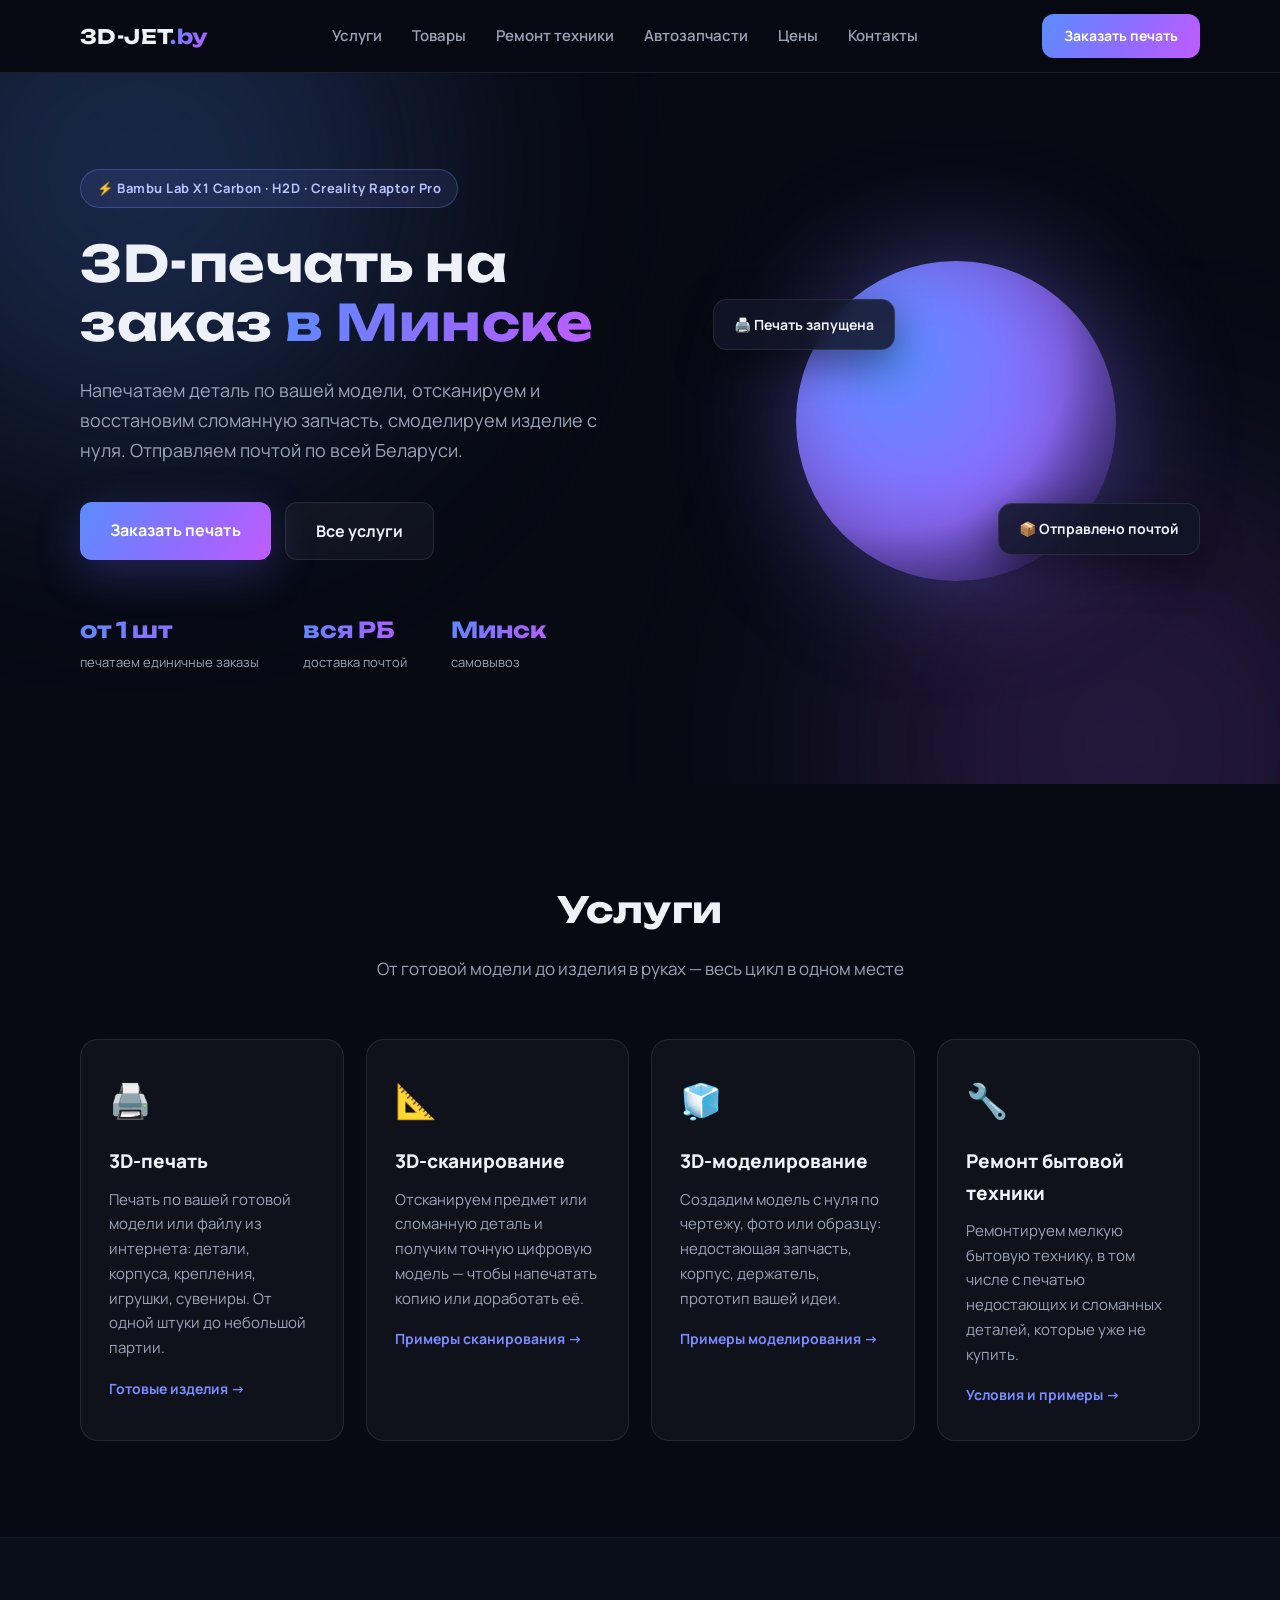
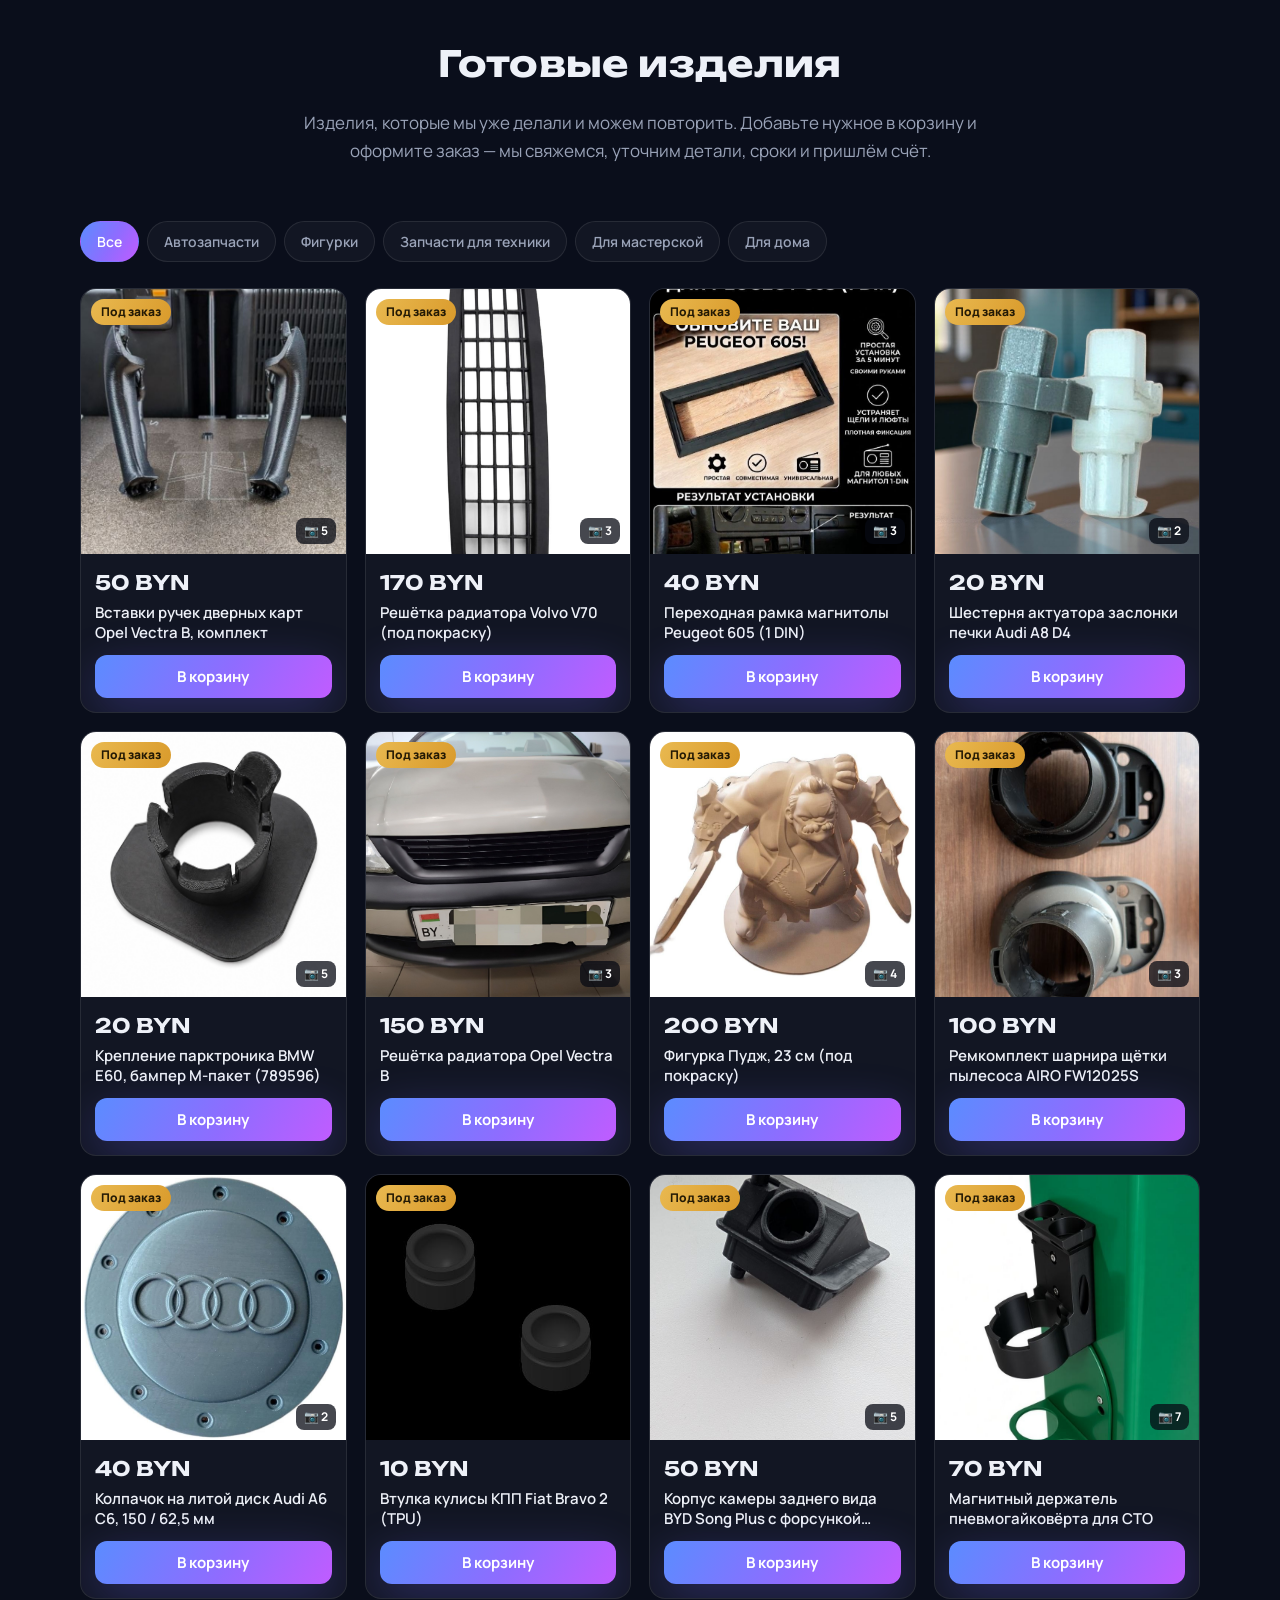
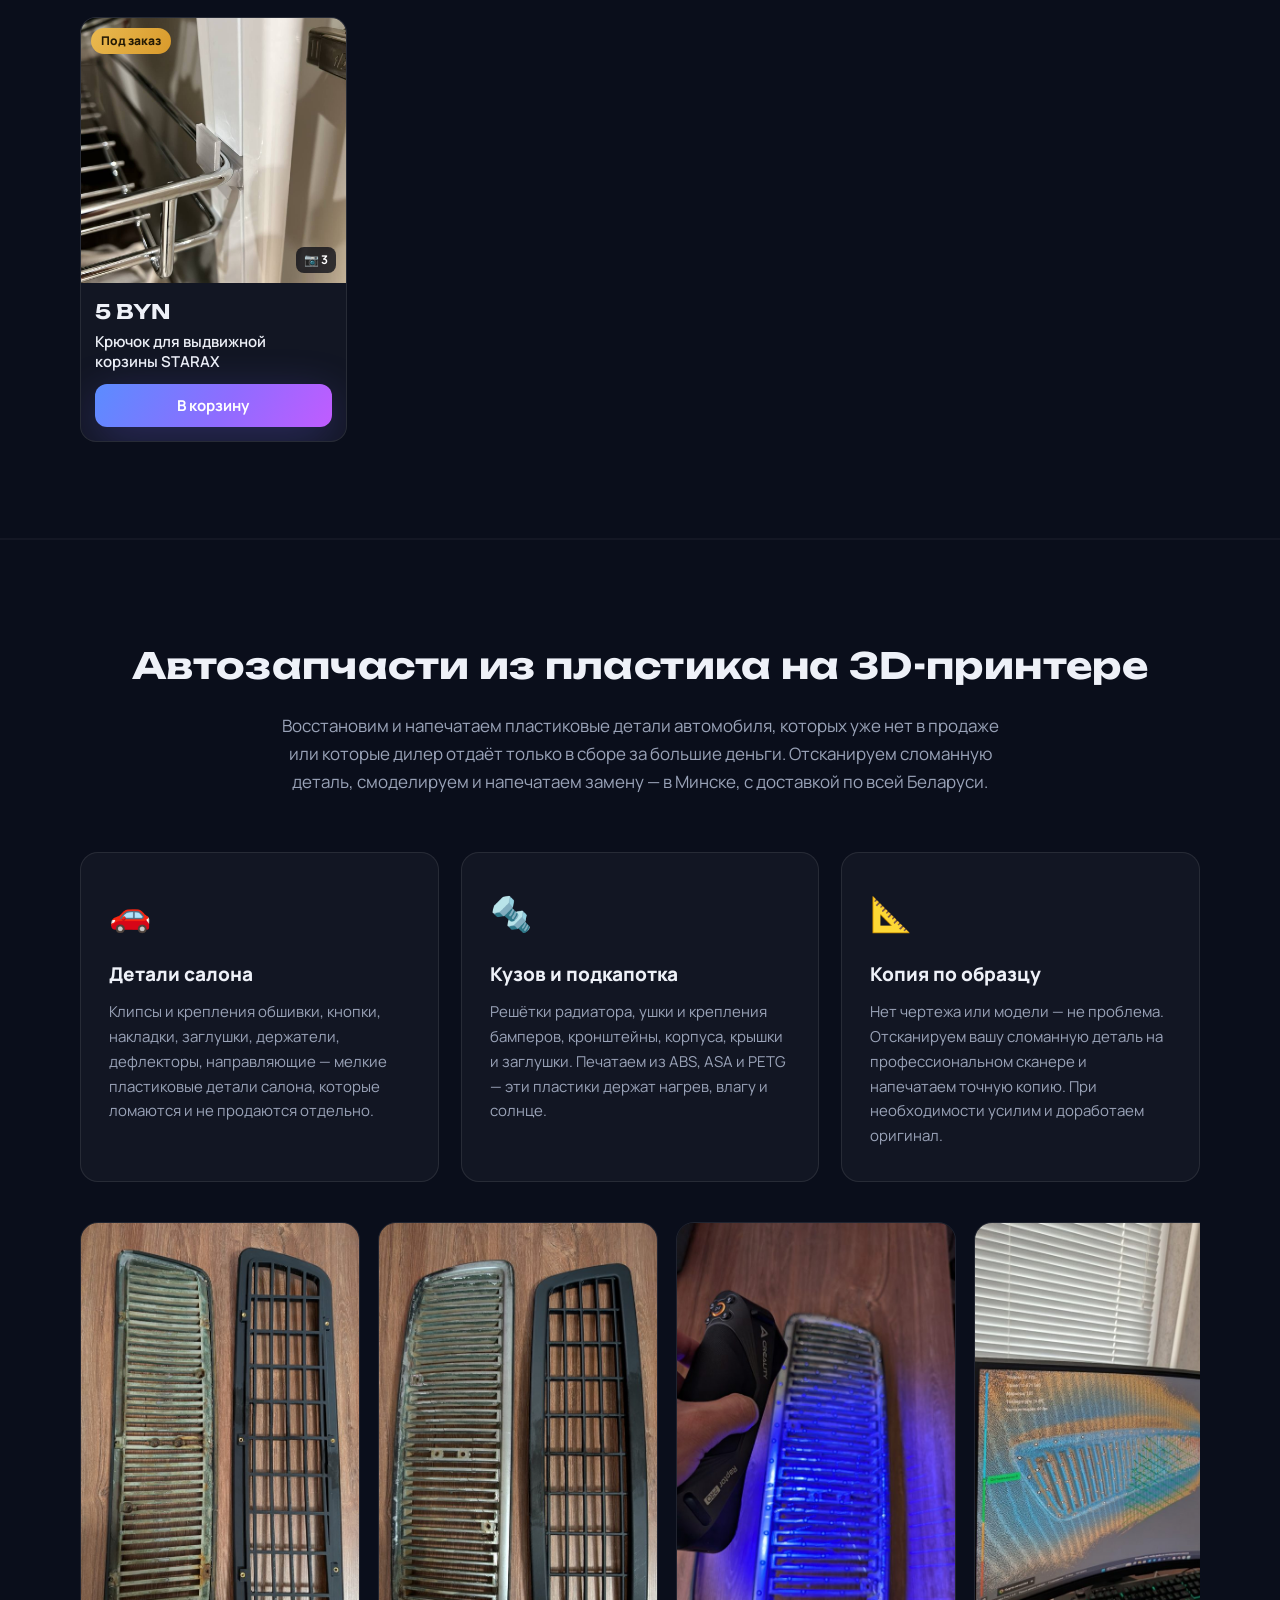
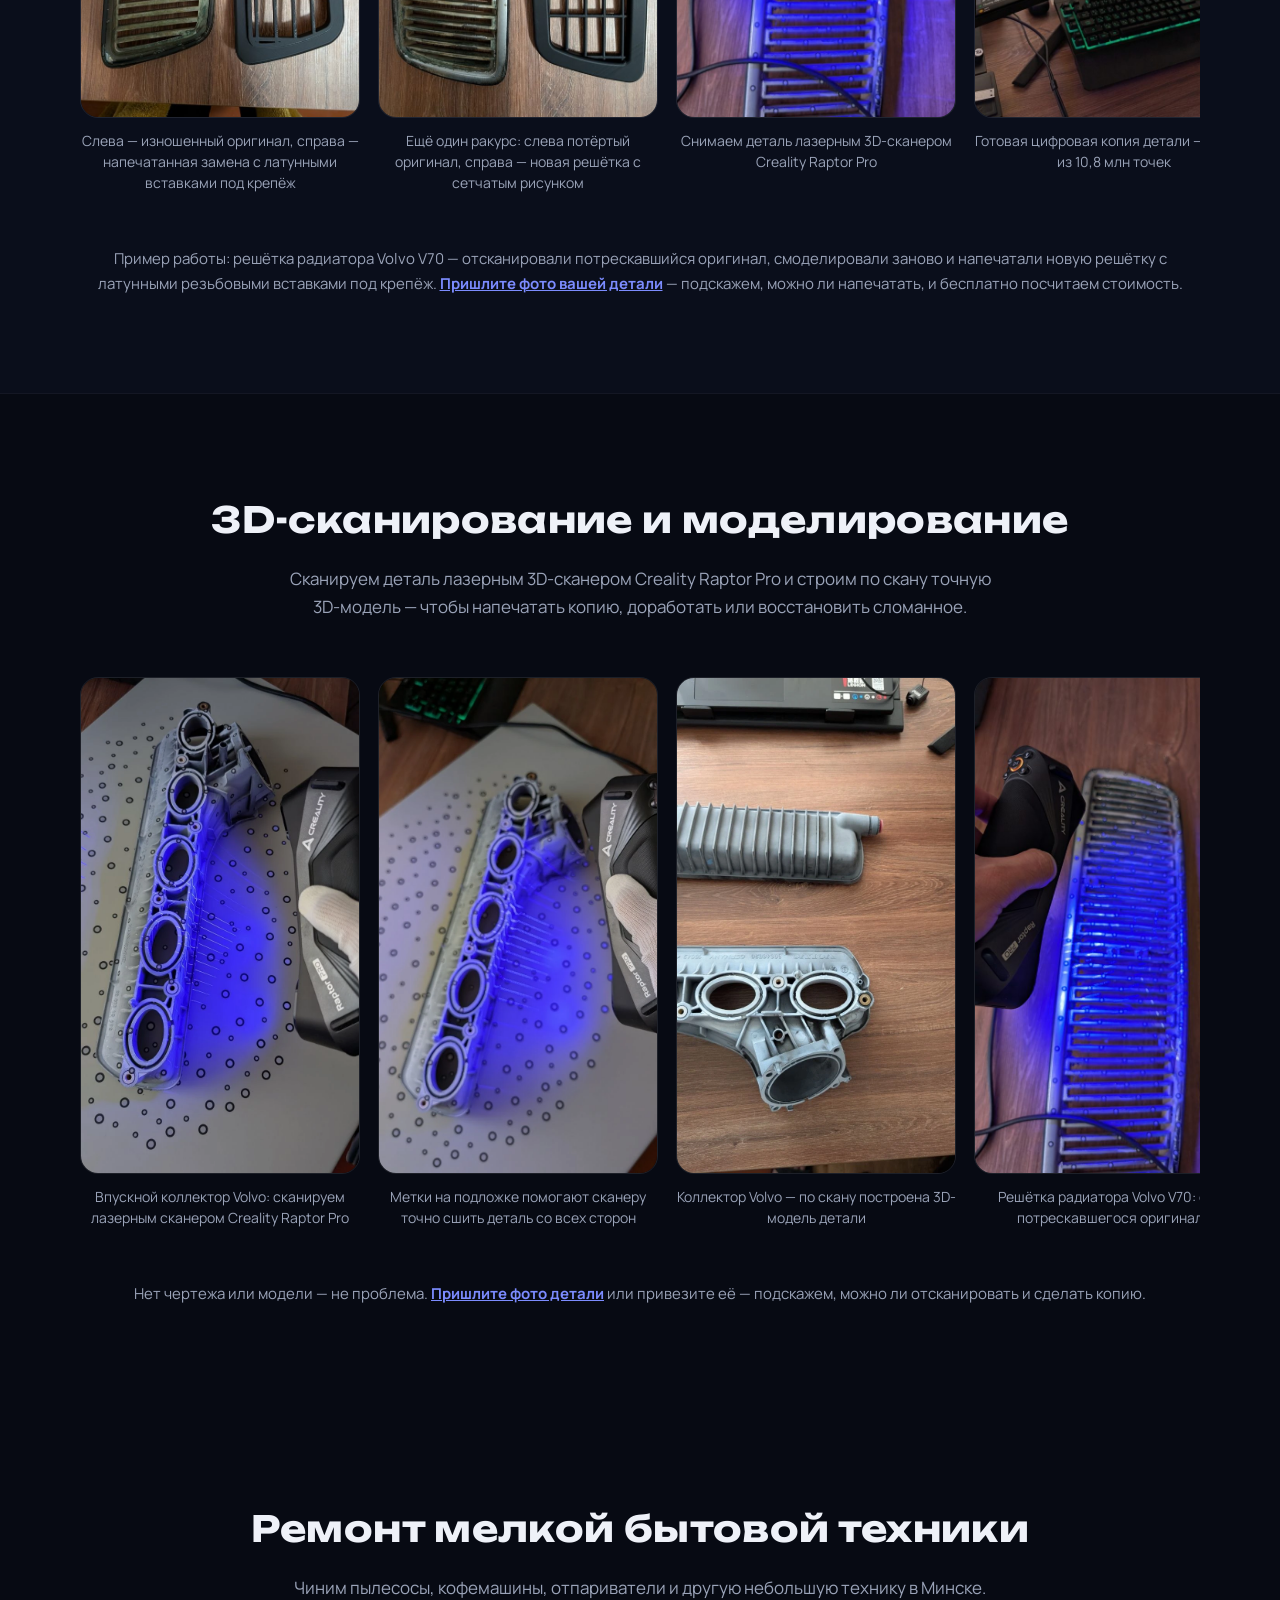
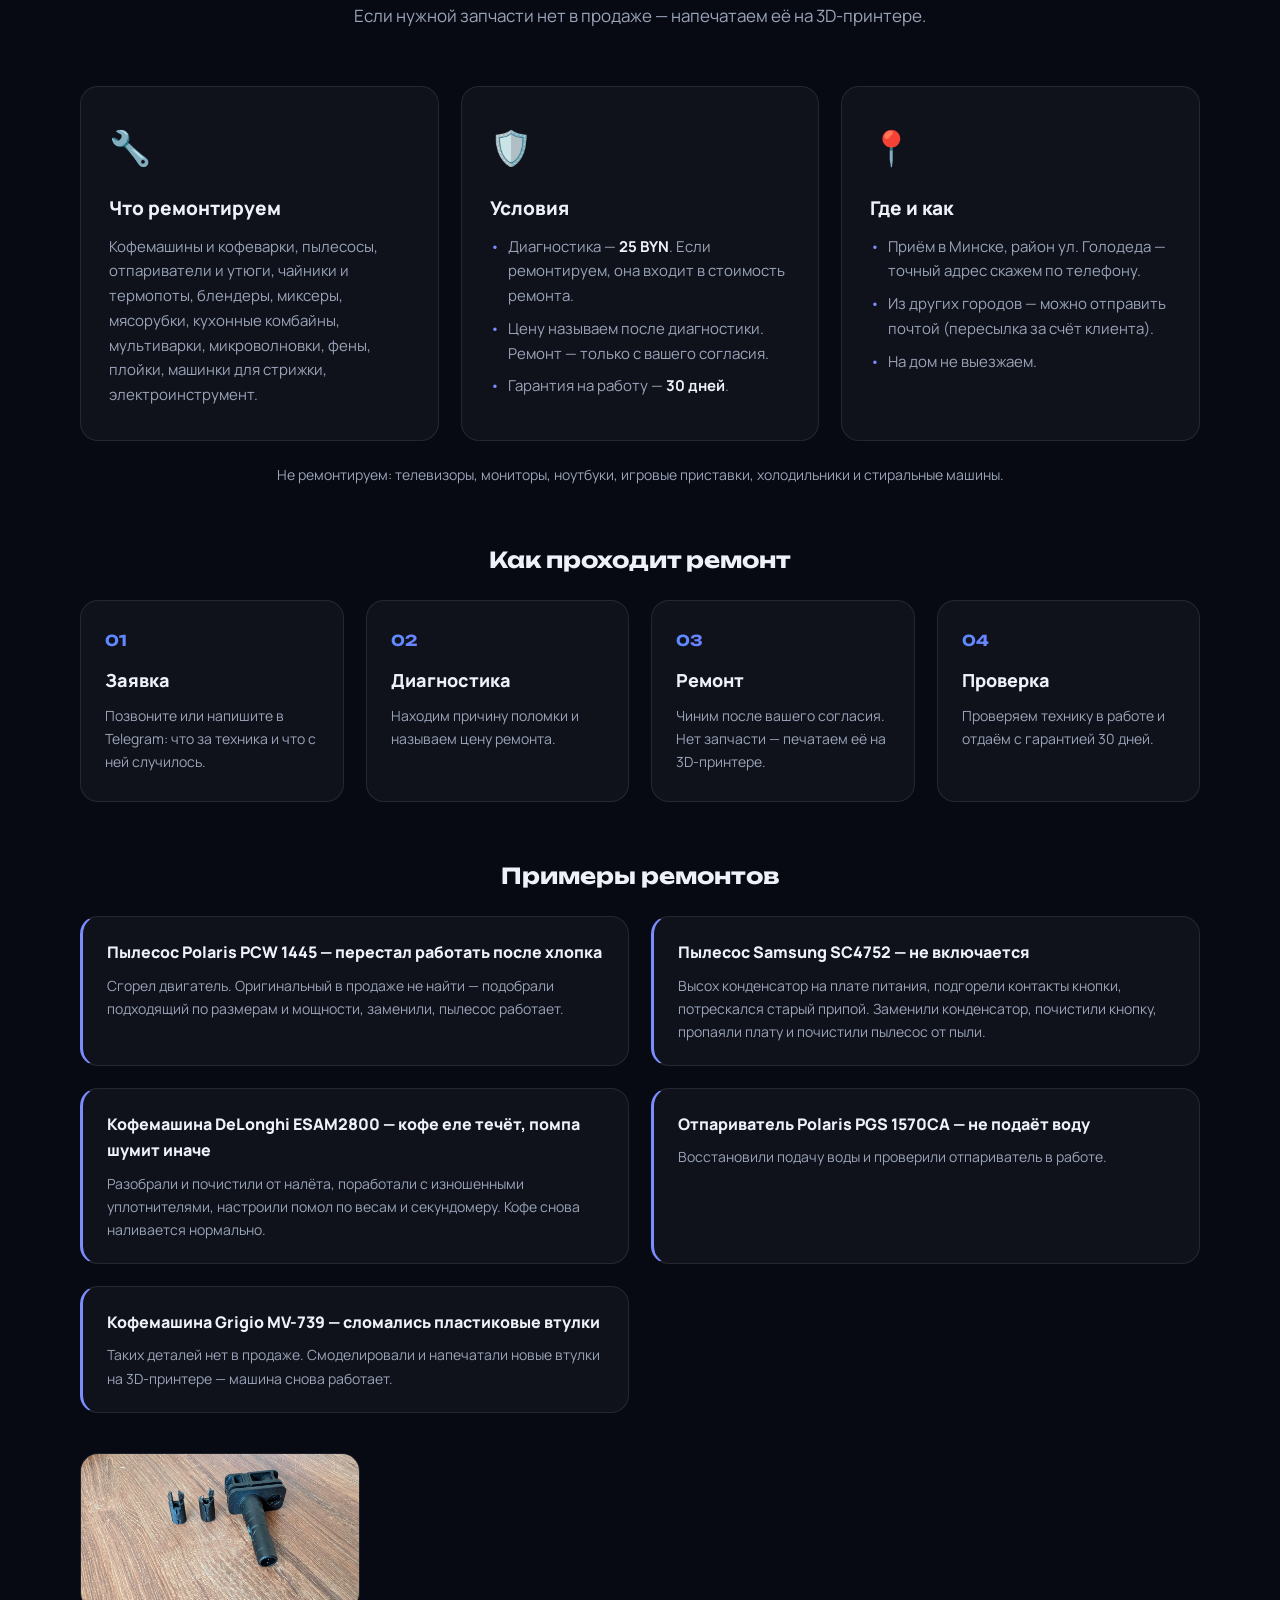
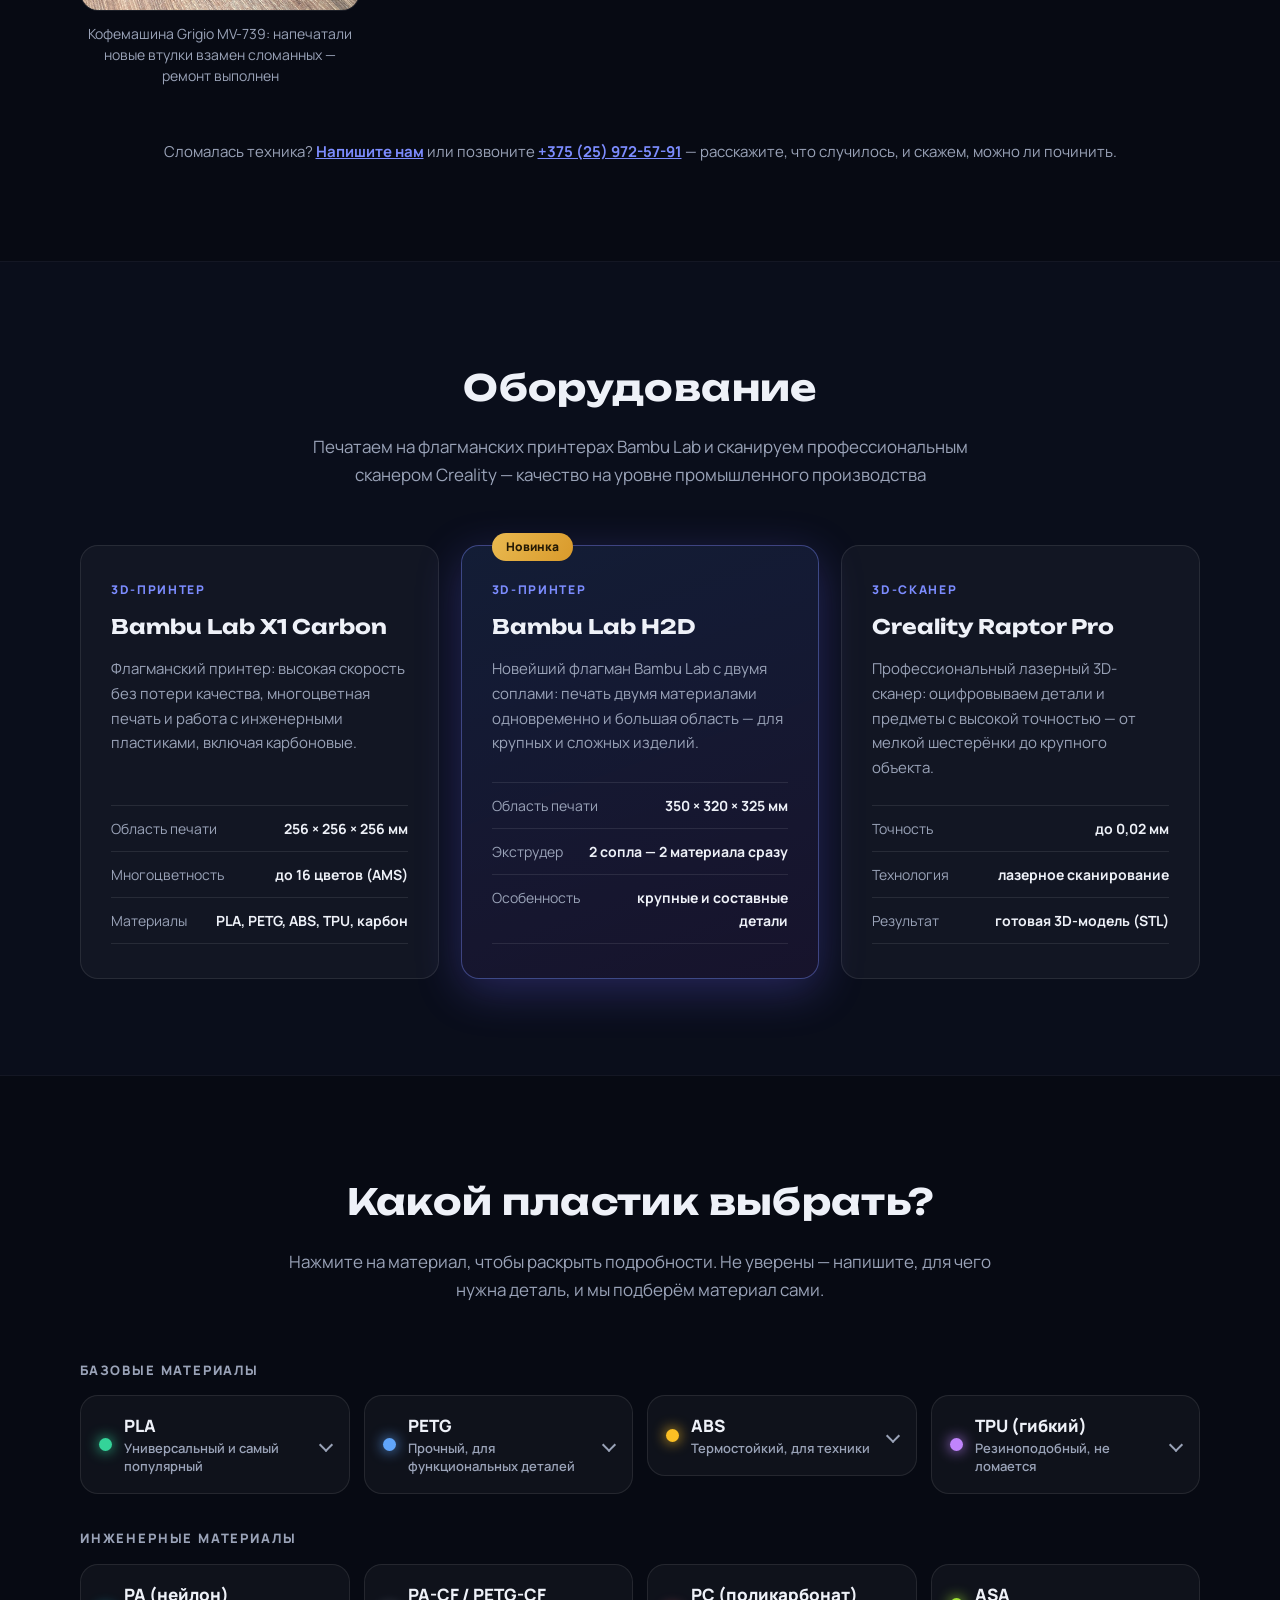
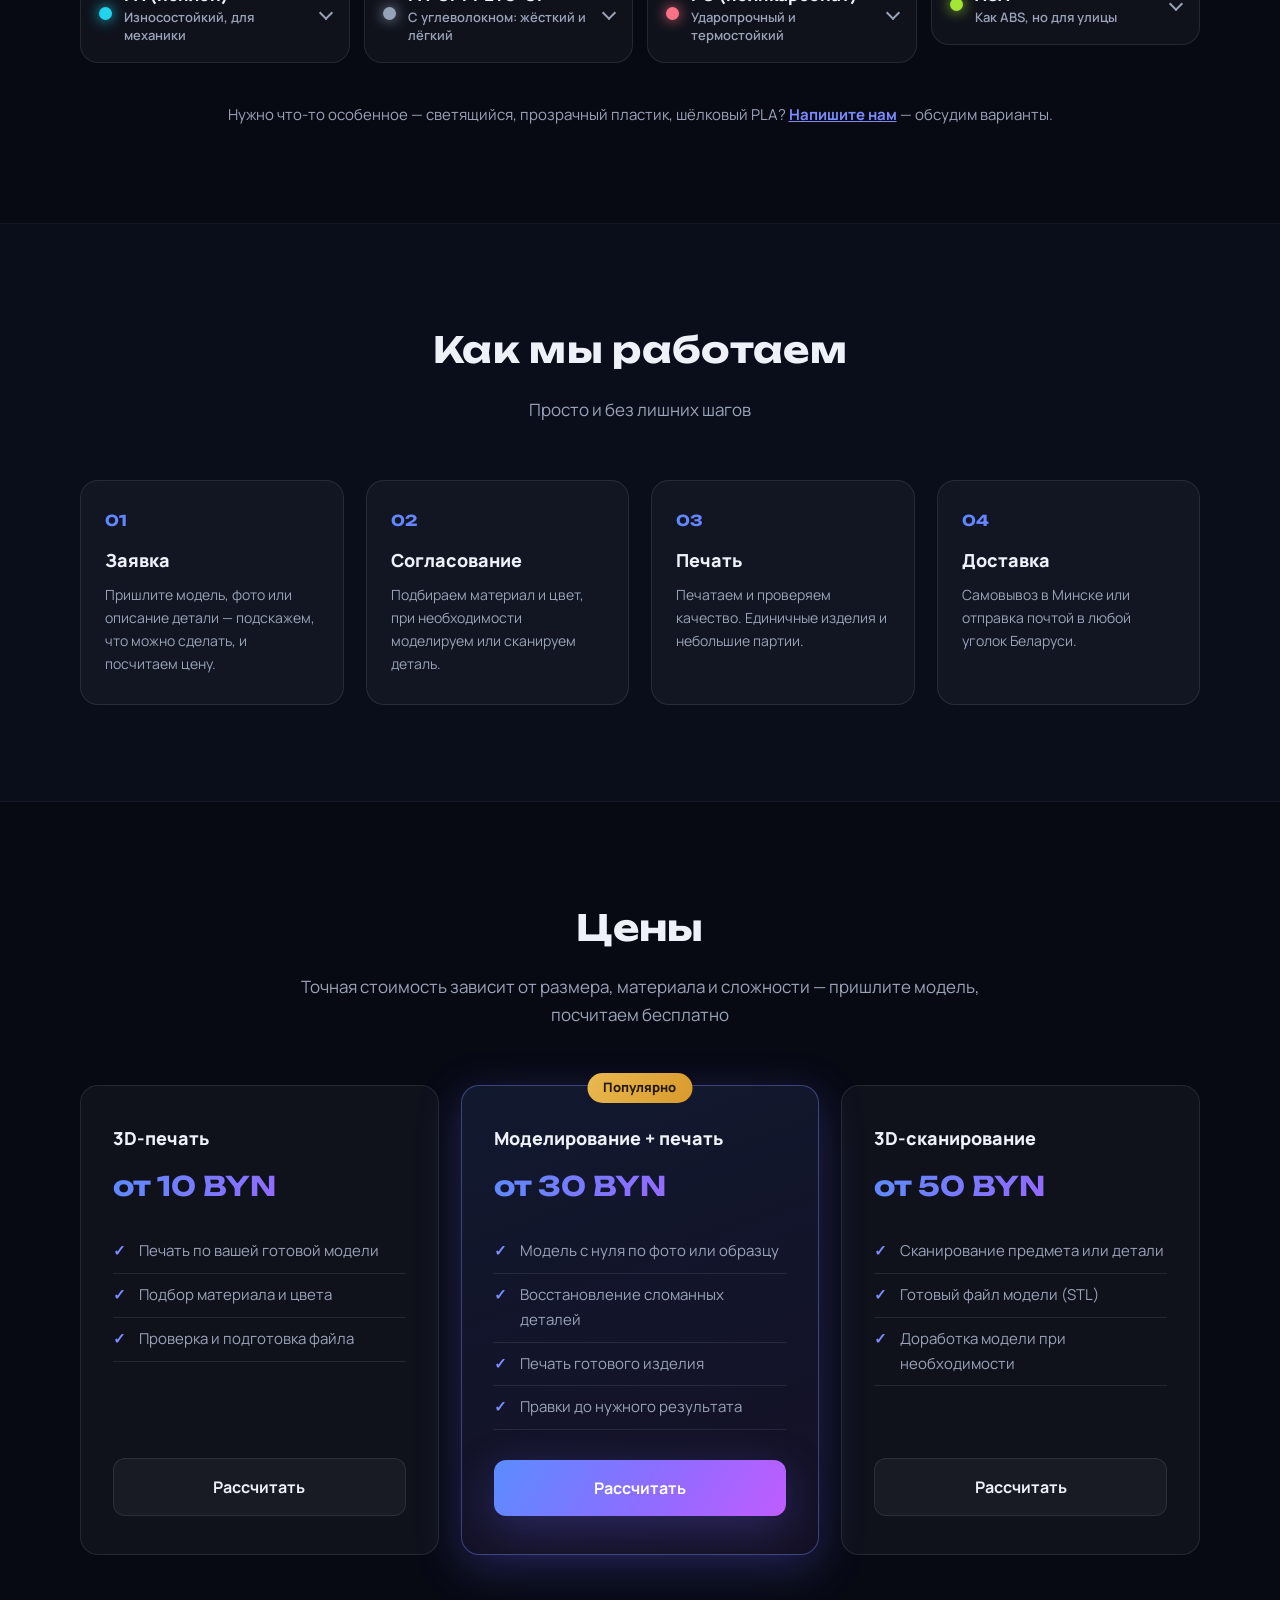
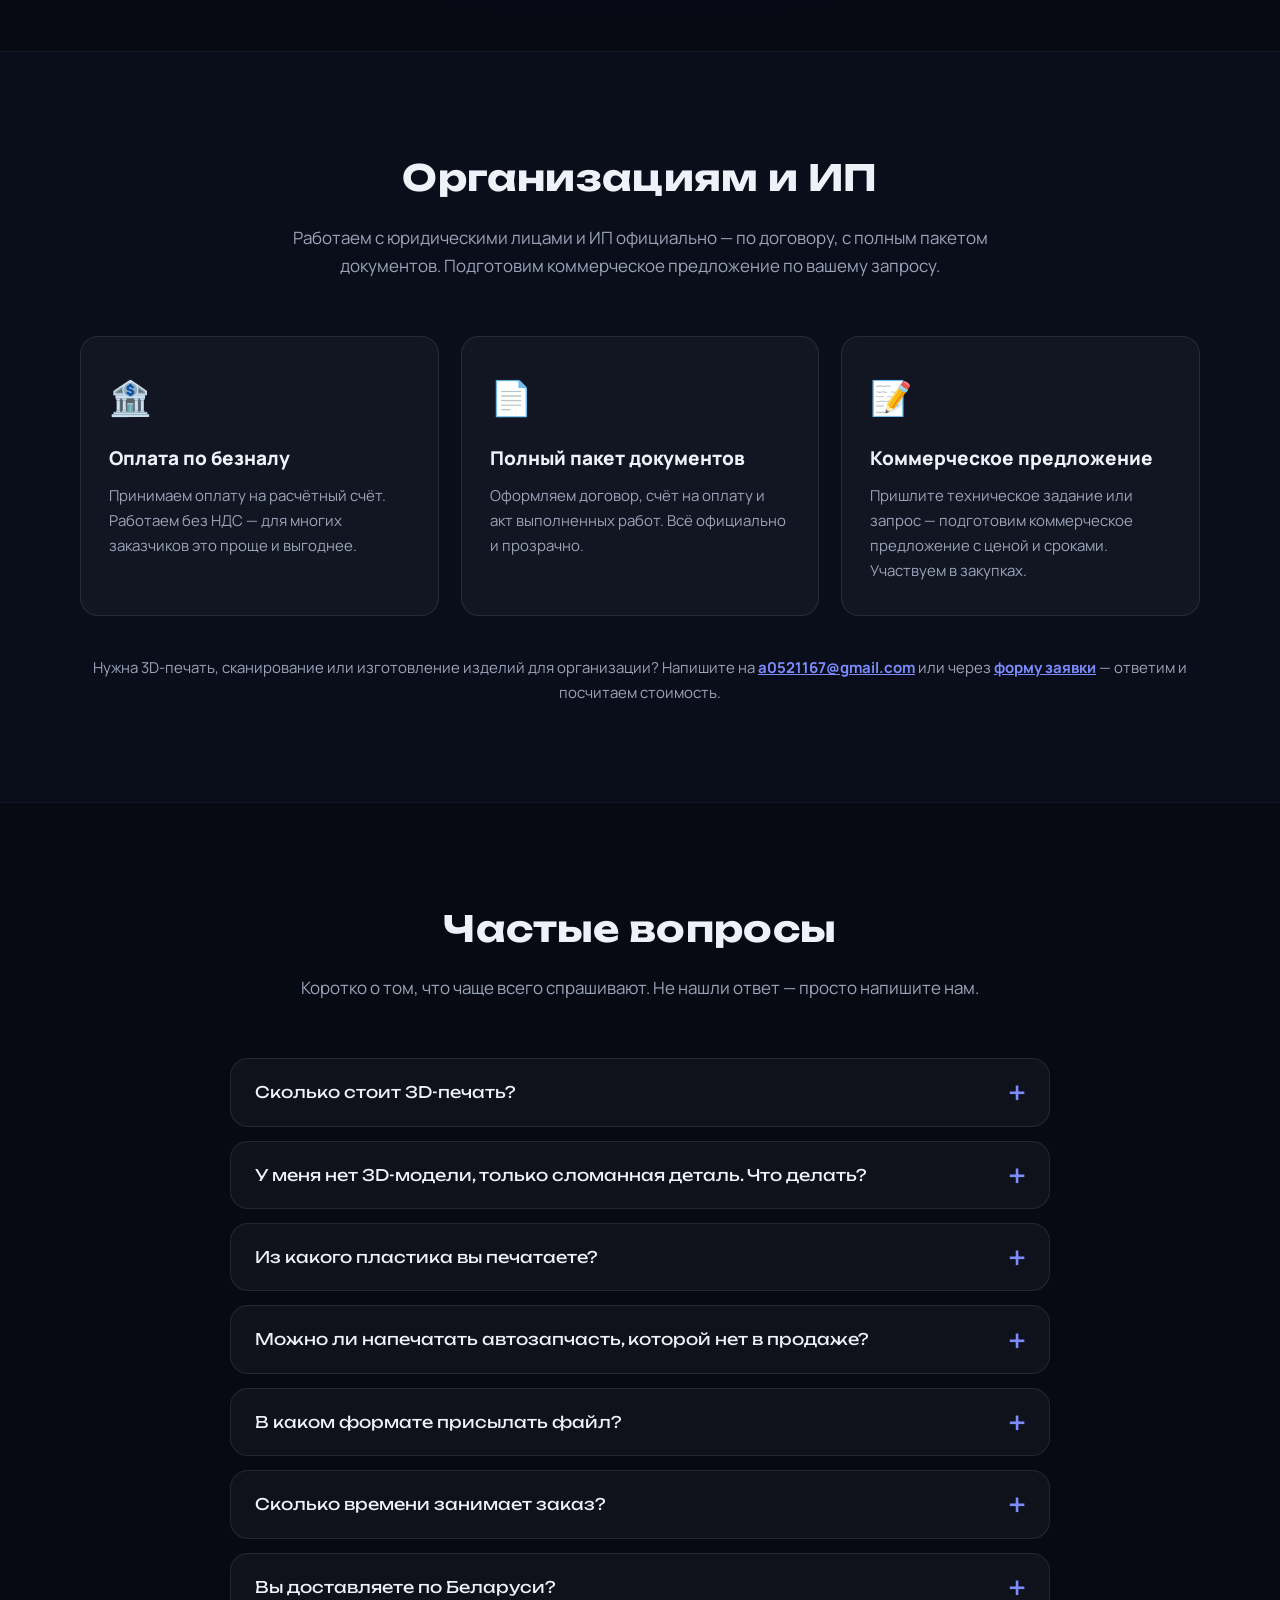
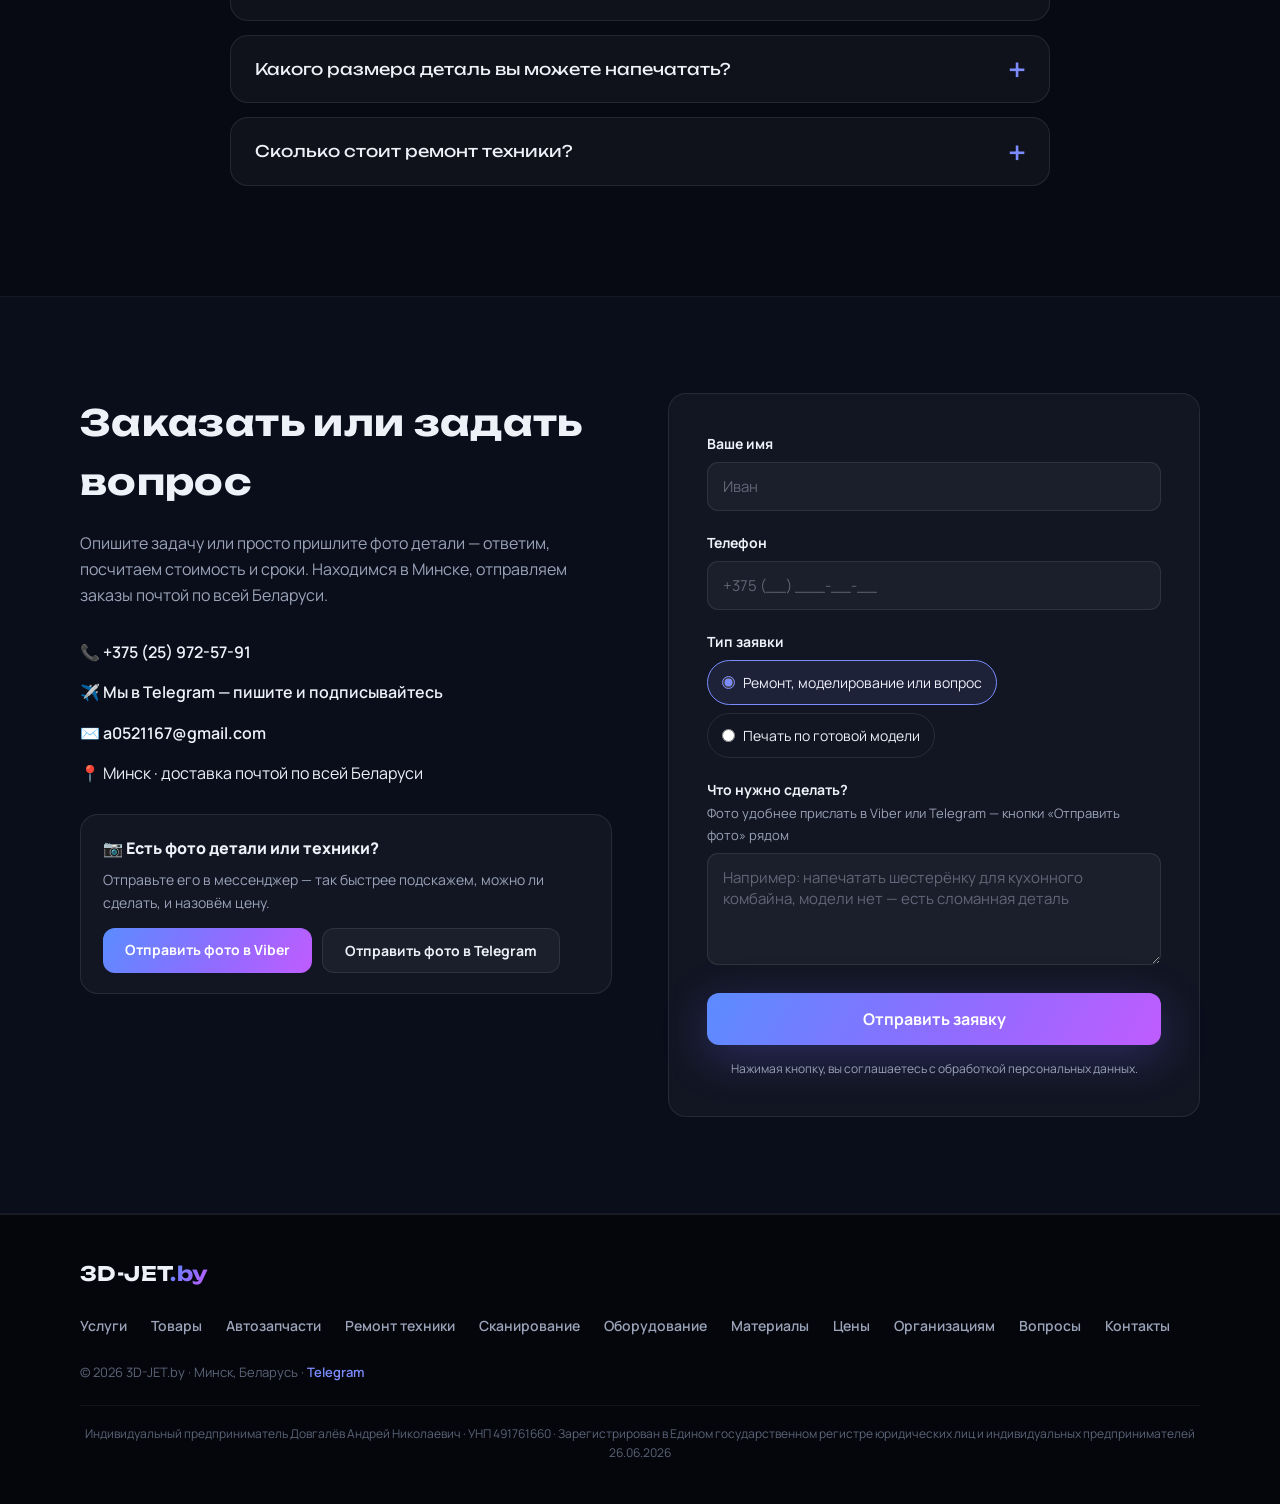
==== commit 535c01d7: "Форма заявки: вариант «Печать по готовой модели» — ссылка, размеры, количество Co-Authored-By: Claud" ====
--- a/index.html
+++ b/index.html
@@ -936,8 +936,29 @@
           <label for="phone">Телефон</label>
           <input type="tel" id="phone" name="phone" placeholder="+375 (__) ___-__-__" required>
         </div>
+        <fieldset class="form__type">
+          <legend>Тип заявки</legend>
+          <label class="form__type-opt"><input type="radio" name="Тип заявки" value="Ремонт, моделирование или вопрос" checked> Ремонт, моделирование или вопрос</label>
+          <label class="form__type-opt"><input type="radio" name="Тип заявки" value="Печать по готовой модели"> Печать по готовой модели</label>
+        </fieldset>
+        <div class="form__model" id="modelFields">
+          <div class="form__group">
+            <label for="modelLink">Ссылка на модель <span class="form__hint">Thingiverse, Printables, облако — или напишите «пришлю файл в Viber/Telegram»</span></label>
+            <input type="text" id="modelLink" name="Ссылка на модель" placeholder="https://www.printables.com/model/…">
+          </div>
+          <div class="form__row">
+            <div class="form__group">
+              <label for="modelSize">Размеры, мм</label>
+              <input type="text" id="modelSize" name="Размеры, мм" placeholder="100 × 50 × 30 или «как в модели»">
+            </div>
+            <div class="form__group">
+              <label for="modelQty">Сколько штук</label>
+              <input type="number" id="modelQty" name="Количество, шт" min="1" step="1" placeholder="1">
+            </div>
+          </div>
+        </div>
         <div class="form__group">
-          <label for="message">Что нужно сделать? <span class="form__hint">Фото удобнее прислать в Viber или Telegram — кнопки «Отправить фото» рядом</span></label>
+          <label for="message"><span id="messageTitle">Что нужно сделать?</span> <span class="form__hint">Фото удобнее прислать в Viber или Telegram — кнопки «Отправить фото» рядом</span></label>
           <textarea id="message" name="message" rows="4" placeholder="Например: напечатать шестерёнку для кухонного комбайна, модели нет — есть сломанная деталь"></textarea>
         </div>
         <input type="hidden" name="access_key" value="539d6977-8d9d-43ea-8d23-db8ddb601214">
--- a/css/style.css
+++ b/css/style.css
@@ -1355,3 +1355,51 @@
 .card--link:hover .card__more {
   text-decoration: underline;
 }
+
+/* Тип заявки и поля «Печать по готовой модели» */
+.form__type {
+  border: 0;
+  padding: 0;
+  margin: 0 0 20px;
+  display: flex;
+  flex-wrap: wrap;
+  gap: 8px;
+}
+.form__type legend {
+  font-size: 14px;
+  font-weight: 700;
+  margin-bottom: 7px;
+  padding: 0;
+}
+.form__type-opt {
+  display: flex;
+  align-items: center;
+  gap: 8px;
+  padding: 10px 14px;
+  border: 1px solid var(--border);
+  border-radius: 999px;
+  font-size: 14px;
+  cursor: pointer;
+  transition: border-color 0.2s, background 0.2s;
+}
+.form__type-opt input {
+  accent-color: var(--accent);
+  margin: 0;
+}
+.form__type-opt:has(input:checked) {
+  border-color: var(--accent);
+  background: rgba(124, 140, 255, 0.1);
+}
+.form__model[hidden] {
+  display: none;
+}
+.form__row {
+  display: grid;
+  grid-template-columns: 1fr 1fr;
+  gap: 12px;
+}
+@media (max-width: 640px) {
+  .form__row {
+    grid-template-columns: 1fr;
+  }
+}
